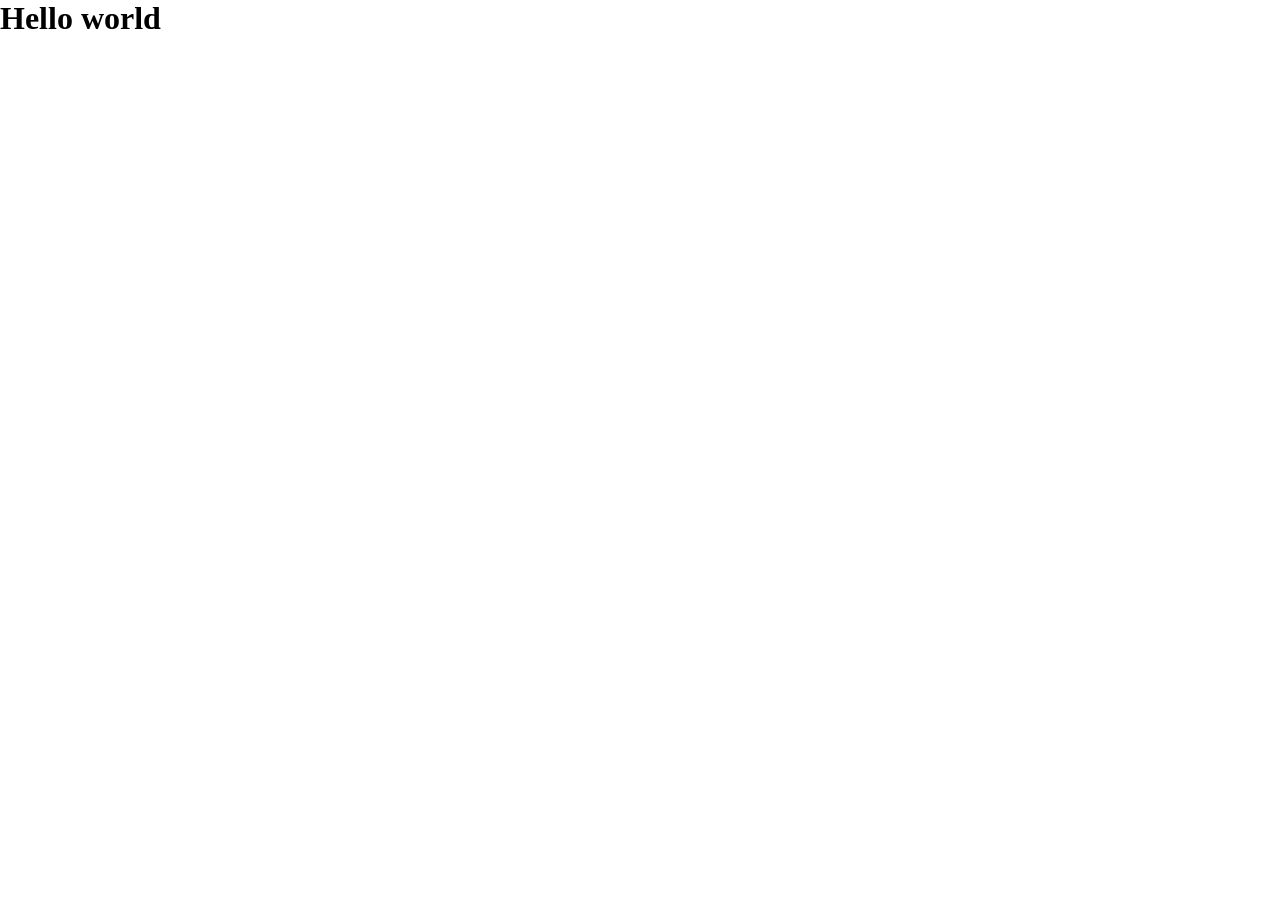
==== index.html @ e274768a "first test" ====
<!DOCTYPE html>
<html lang="en">
<head>
    <meta charset="UTF-8">
    <meta http-equiv="X-UA-Compatible" content="IE=edge">
    <meta name="viewport" content="width=device-width, initial-scale=1.0">
    <title>Tests</title>
<style>
*{
    margin: 0;
    padding: 0;
}

</style>
</head>
<body>
    <h1>Hello world</h1>
</body>
<script src="script.js"></script>
</html>
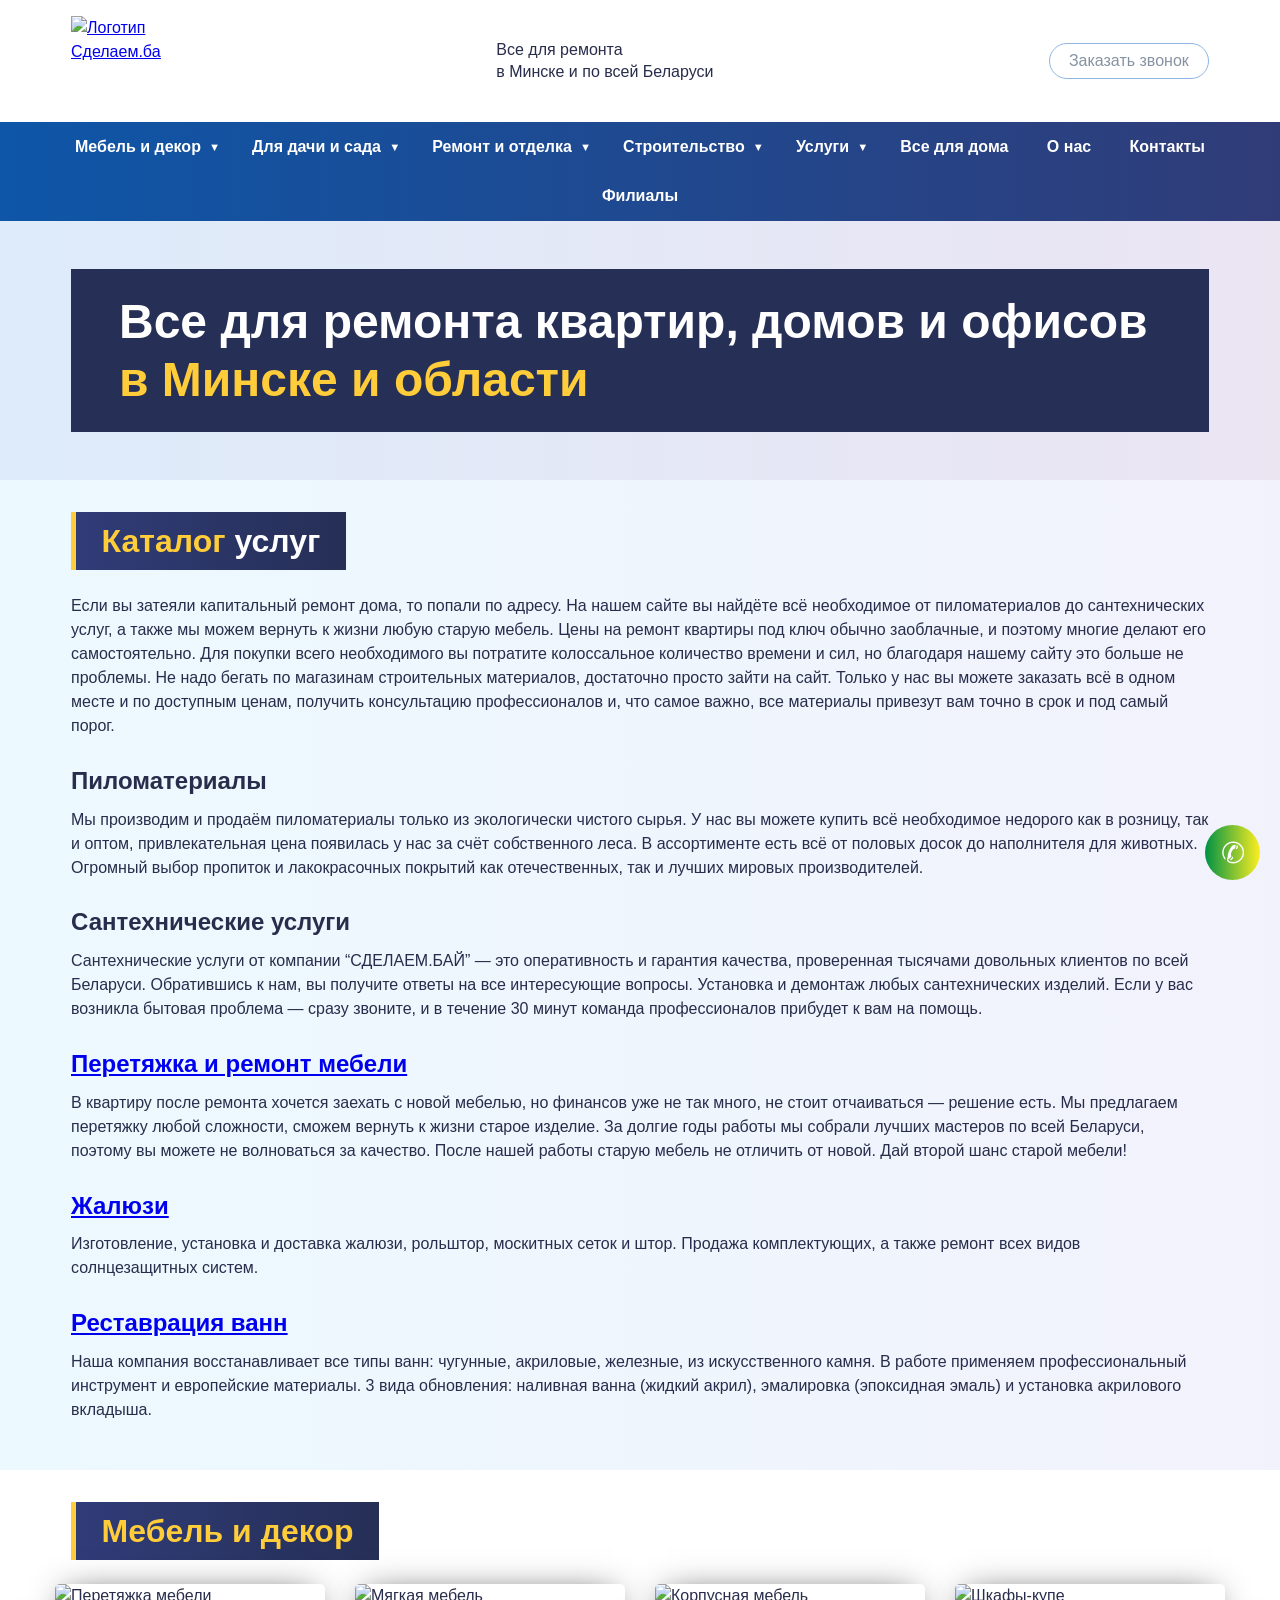
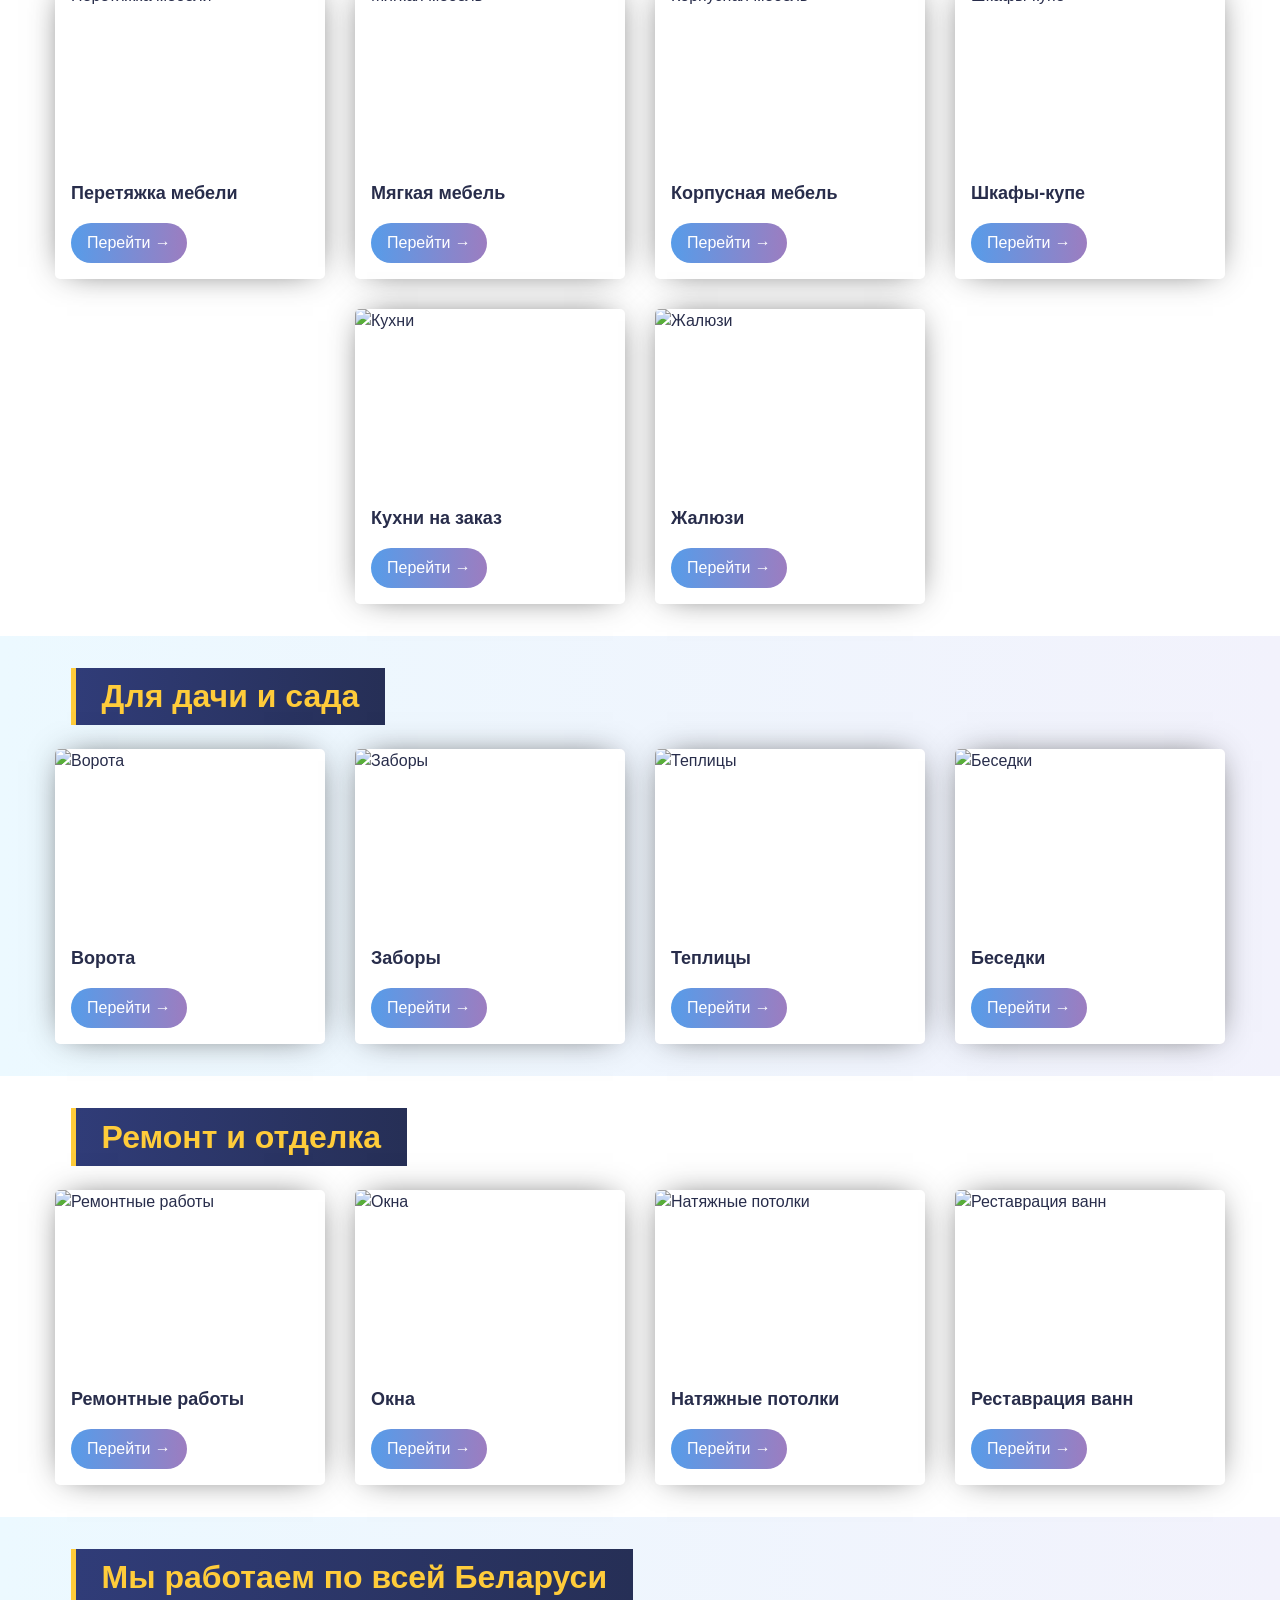
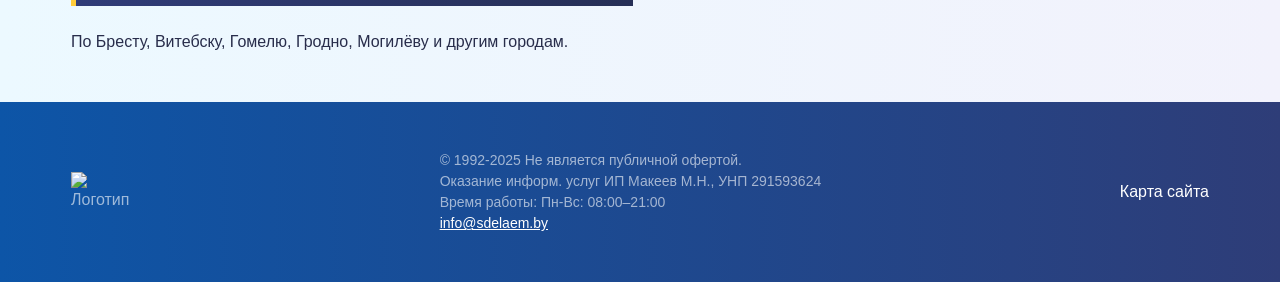
==== commit b8cff74b: "after ii" ====
--- a/index.html
+++ b/index.html
@@ -1,20 +1,239 @@
 <!DOCTYPE html>
-<html lang="en">
+<html lang="ru" itemscope itemtype="http://schema.org/WebPage">
 <head>
-    <meta charset="UTF-8">
-    <meta http-equiv="X-UA-Compatible" content="IE=edge">
-    <meta name="viewport" content="width=device-width, initial-scale=1.0">
-    <title>Tests</title>
-<style>
-*{
-    margin: 0;
-    padding: 0;
-}
-
-</style>
+  <meta charset="UTF-8">
+  <meta name="yandex-verification" content="6bf1f0b8615a57c2">
+  <meta name="robots" content="index, follow">
+  <meta name="viewport" content="width=device-width, initial-scale=1">
+  
+  <title>Ремонт квартир, домов и продажа материалов в Минске | sdelaem.by</title>
+  <meta name="description" content="Все для ремонта в Минске и области: услуги сантехники, реставрация ванн, пиломатериалы, мебель на заказ. Работаем по всей Беларуси.">
+  <meta name="keywords" content="ремонт квартир, дома, офисы, Минск, пиломатериалы, реставрация ванн, жалюзи, перетяжка мебели">
+  <link rel="canonical" href="https://sdelaem.by/">
+  <meta property="og:title" content="Ремонт Квартир, Домов, Продажа Строительных Материалов в Минске">
+  <meta property="og:description" content="Все для ремонта вашего дома в Минске и Минской области. Услуги по сантехническим работам, реставрации ванн - жидким акрилом, эмалью, вкладышем. Продажа пиломатериалов.">
+  <meta property="og:image" content="https://sdelaem.by/images/bg.jpg">
+  <meta property="og:type" content="website">
+  <meta property="og:url" content="https://sdelaem.by/">
+  <meta property="og:site_name" content="Все для ремонта в Минске и по всей Беларуси">
+  
+  <link rel="shortcut icon" href="https://sdelaem.by/common/images/favicon.jpg">
+  <link rel="apple-touch-icon" href="https://sdelaem.by/common/images/webclip.png">
+  
+  <link rel="stylesheet" href="css/style.css">
 </head>
 <body>
-    <h1>Hello world</h1>
+<div class="flex-wrapper">
+  <header>
+    <div class="head-div">
+      <a href="/" aria-label="Главная">
+        <img src="https://sdelaem.by/common/images/webclip.png" width="90" height="90" alt="Логотип Сделаем.бай" loading="lazy">
+      </a>
+      <div class="description">
+        Все для ремонта<br>в Минске и по всей Беларуси
+      </div>
+      <button class="head-button" data-open-modal>Заказать звонок</button>
+    </div>
+  </header>
+
+  <!-- НАВИГАЦИЯ (полностью переделана) -->
+  <nav class="navbar">
+    <button class="menu-button" id="menuToggle" aria-label="Меню">☰</button>
+    <ul class="nav-menu" id="navMenu">
+      <!-- Мебель и декор -->
+      <li class="menu-item-has-children">
+        <a href="#">Мебель и декор</a>
+        <ul class="sub-menu">
+          <li><a href="https://mebel.sdelaem.by/">Перетяжка мебели</a></li>
+          <li><a href="/myagkaya-mebel/">Мягкая мебель</a></li>
+          <li><a href="/korpusnaya-mebel/">Корпусная мебель</a></li>
+          <li><a href="/jaluzi/">Жалюзи</a></li>
+          <li><a href="/kuxni/">Кухни на заказ</a></li>
+          <li><a href="/shkafy/">Шкафы-купе</a></li>
+          <li><a href="/design/">Дизайн интерьера</a></li>
+          <li><a href="/stoleshnicy/">Столешницы</a></li>
+        </ul>
+      </li>
+      <!-- Для дачи и сада -->
+      <li class="menu-item-has-children">
+        <a href="#">Для дачи и сада</a>
+        <ul class="sub-menu">
+          <li><a href="/vorota/">Ворота</a></li>
+          <li><a href="/zabory/">Заборы</a></li>
+          <li><a href="/teplicy/">Теплицы</a></li>
+          <li><a href="/besedki/">Беседки</a></li>
+          <li><a href="/sadovye-kacheli/">Садовые качели</a></li>
+          <li><a href="/giroskutery/">Гироскутеры</a></li>
+          <li><a href="/motobloki/">Мотоблоки</a></li>
+          <li><a href="/navesy/">Навесы</a></li>
+        </ul>
+      </li>
+      <!-- Ремонт и отделка -->
+      <li class="menu-item-has-children">
+        <a href="#">Ремонт и отделка</a>
+        <ul class="sub-menu">
+          <li><a href="/remont/">Ремонтные работы</a></li>
+          <li><a href="/okna/">Окна</a></li>
+          <li><a href="/potolki/">Натяжные потолки</a></li>
+          <li><a href="/vanny/">Реставрация ванн</a></li>
+          <li><a href="/remont-okon/">Ремонт окон</a></li>
+          <li><a href="/poly/">Наливные полы</a></li>
+          <li><a href="/rospis-sten/">Роспись стен</a></li>
+          <li><a href="/almaznoe-sverlenie/">Алмазное сверление</a></li>
+        </ul>
+      </li>
+      <!-- Строительство -->
+      <li class="menu-item-has-children">
+        <a href="#">Строительство</a>
+        <ul class="sub-menu">
+          <li><a href="/doma/">Деревянные дома</a></li>
+          <li><a href="/bani-bochki/">Бани-бочки</a></li>
+          <li><a href="/konsolnye-lestnicy/">Консольные лестницы</a></li>
+          <li><a href="/burenie/">Бурение скважин</a></li>
+          <li><a href="https://pechi.sdelaem.by/">Кладка печей</a></li>
+          <li><a href="https://climate.sdelaem.by/">Установка кондиционеров</a></li>
+          <li><a href="/lestnicy/">Лестницы</a></li>
+          <li><a href="/dveri/">Двери</a></li>
+        </ul>
+      </li>
+      <!-- Услуги -->
+      <li class="menu-item-has-children">
+        <a href="#">Услуги</a>
+        <ul class="sub-menu">
+          <li><a href="/remont-stiralnyx-mashin/">Ремонт стиральных машин</a></li>
+          <li><a href="/gruzoperevozki/">Грузоперевозки</a></li>
+          <li><a href="/remont-xolodilnikov/">Ремонт холодильников</a></li>
+          <li><a href="/vss/">Видеонаблюдение</a></li>
+          <li><a href="/pomniki/">Ритуальные услуги</a></li>
+          <li><a href="/uborka/">Клининг</a></li>
+          <li><a href="/ustanovka-dverej/">Установка дверей</a></li>
+          <li><a href="/cartridge/">Заправка картриджей</a></li>
+          <li><a href="/otkachka/">Откачка канализации</a></li>
+          <li><a href="/remont-tv/">Ремонт телевизоров</a></li>
+          <li><a href="/arenda-spectexniki/">Аренда спецтехники</a></li>
+          <li><a href="/promyshlennyj-alpinizm/">Промышленный альпинизм</a></li>
+        </ul>
+      </li>
+      <!-- Обычные ссылки -->
+      <li><a href="/catalog/">Все для дома</a></li>
+      <li><a href="/o-nas/">О нас</a></li>
+      <li><a href="/kontakty/">Контакты</a></li>
+      <li><a href="/filialy/">Филиалы</a></li>
+    </ul>
+  </nav>
+
+  <main>
+    <!-- ВСЁ ОСТАЛЬНОЕ СОДЕРЖИМОЕ СТРАНИЦЫ ОСТАЁТСЯ БЕЗ ИЗМЕНЕНИЙ -->
+    <section class="main-section" style="background-image: linear-gradient(90deg, rgba(87,156,233,0.2), rgba(156,125,192,0.2)), url('https://sdelaem.by/images/bg.jpg'); background-size: cover; background-position: center;">
+      <div class="container" style="padding: 3rem 1rem;">
+        <h1>Все для ремонта квартир, домов и офисов <span class="orange">в Минске и области</span></h1>
+      </div>
+    </section>
+
+    <section class="section-blue">
+      <div class="container">
+        <h2><span class="orange">Каталог</span> услуг</h2>
+        <p>Если вы затеяли капитальный ремонт дома, то попали по адресу. На нашем сайте вы найдёте всё необходимое от пиломатериалов до сантехнических услуг, а также мы можем вернуть к жизни любую старую мебель. Цены на ремонт квартиры под ключ обычно заоблачные, и поэтому многие делают его самостоятельно. Для покупки всего необходимого вы потратите колоссальное количество времени и сил, но благодаря нашему сайту это больше не проблемы. Не надо бегать по магазинам строительных материалов, достаточно просто зайти на сайт. Только у нас вы можете заказать всё в одном месте и по доступным ценам, получить консультацию профессионалов и, что самое важно, все материалы привезут вам точно в срок и под самый порог.</p>
+        
+        <h3>Пиломатериалы</h3>
+        <p>Мы производим и продаём пиломатериалы только из экологически чистого сырья. У нас вы можете купить всё необходимое недорого как в розницу, так и оптом, привлекательная цена появилась у нас за счёт собственного леса. В ассортименте есть всё от половых досок до наполнителя для животных. Огромный выбор пропиток и лакокрасочных покрытий как отечественных, так и лучших мировых производителей.</p>
+        
+        <h3>Сантехнические услуги</h3>
+        <p>Сантехнические услуги от компании “СДЕЛАЕМ.БАЙ” — это оперативность и гарантия качества, проверенная тысячами довольных клиентов по всей Беларуси. Обратившись к нам, вы получите ответы на все интересующие вопросы. Установка и демонтаж любых сантехнических изделий. Если у вас возникла бытовая проблема — сразу звоните, и в течение 30 минут команда профессионалов прибудет к вам на помощь.</p>
+        
+        <h3><a href="https://mebel.sdelaem.by/">Перетяжка и ремонт мебели</a></h3>
+        <p>В квартиру после ремонта хочется заехать с новой мебелью, но финансов уже не так много, не стоит отчаиваться — решение есть. Мы предлагаем перетяжку любой сложности, сможем вернуть к жизни старое изделие. За долгие годы работы мы собрали лучших мастеров по всей Беларуси, поэтому вы можете не волноваться за качество. После нашей работы старую мебель не отличить от новой. Дай второй шанс старой мебели!</p>
+        
+        <h3><a href="/jaluzi/">Жалюзи</a></h3>
+        <p>Изготовление, установка и доставка жалюзи, рольштор, москитных сеток и штор. Продажа комплектующих, а также ремонт всех видов солнцезащитных систем.</p>
+        
+        <h3><a href="/vanny/">Реставрация ванн</a></h3>
+        <p>Наша компания восстанавливает все типы ванн: чугунные, акриловые, железные, из искусственного камня. В работе применяем профессиональный инструмент и европейские материалы. 3 вида обновления: наливная ванна (жидкий акрил), эмалировка (эпоксидная эмаль) и установка акрилового вкладыша.</p>
+      </div>
+    </section>
+
+    <section class="section-white">
+      <div class="container">
+        <h2><span class="orange">Мебель и декор</span></h2>
+      </div>
+      <div class="card-container">
+        <div class="card-div"><div class="foto-card-div-s"><img src="https://sdelaem.by/images/peretyjka.jpg" alt="Перетяжка мебели" loading="lazy"></div><div class="card-h3">Перетяжка мебели</div><a href="https://mebel.sdelaem.by/" class="purple-button">Перейти →</a></div>
+        <div class="card-div"><div class="foto-card-div-s"><img src="https://sdelaem.by/images/mygkay-mebel.jpg" alt="Мягкая мебель" loading="lazy"></div><div class="card-h3">Мягкая мебель</div><a href="/myagkaya-mebel/" class="purple-button">Перейти →</a></div>
+        <div class="card-div"><div class="foto-card-div-s"><img src="https://sdelaem.by/images/korpusnay-mebel.jpg" alt="Корпусная мебель" loading="lazy"></div><div class="card-h3">Корпусная мебель</div><a href="/korpusnaya-mebel/" class="purple-button">Перейти →</a></div>
+        <div class="card-div"><div class="foto-card-div-s"><img src="https://sdelaem.by/images/shkaf-kupe.jpg" alt="Шкафы-купе" loading="lazy"></div><div class="card-h3">Шкафы-купе</div><a href="/shkafy/" class="purple-button">Перейти →</a></div>
+        <div class="card-div"><div class="foto-card-div-s"><img src="https://sdelaem.by/images/kuxni.jpg" alt="Кухни" loading="lazy"></div><div class="card-h3">Кухни на заказ</div><a href="/kuxni/" class="purple-button">Перейти →</a></div>
+        <div class="card-div"><div class="foto-card-div-s"><img src="https://sdelaem.by/images/jalyzi.jpg" alt="Жалюзи" loading="lazy"></div><div class="card-h3">Жалюзи</div><a href="/jaluzi/" class="purple-button">Перейти →</a></div>
+      </div>
+    </section>
+
+    <section class="section-blue">
+      <div class="container">
+        <h2><span class="orange">Для дачи и сада</span></h2>
+      </div>
+      <div class="card-container">
+        <div class="card-div"><div class="foto-card-div-s"><img src="https://sdelaem.by/images/vorota.jpg" alt="Ворота" loading="lazy"></div><div class="card-h3">Ворота</div><a href="/vorota/" class="purple-button">Перейти →</a></div>
+        <div class="card-div"><div class="foto-card-div-s"><img src="https://sdelaem.by/images/zabor.jpg" alt="Заборы" loading="lazy"></div><div class="card-h3">Заборы</div><a href="/zabory/" class="purple-button">Перейти →</a></div>
+        <div class="card-div"><div class="foto-card-div-s"><img src="https://sdelaem.by/images/teplica.jpg" alt="Теплицы" loading="lazy"></div><div class="card-h3">Теплицы</div><a href="/teplicy/" class="purple-button">Перейти →</a></div>
+        <div class="card-div"><div class="foto-card-div-s"><img src="https://sdelaem.by/images/besedka.jpg" alt="Беседки" loading="lazy"></div><div class="card-h3">Беседки</div><a href="/besedki/" class="purple-button">Перейти →</a></div>
+      </div>
+    </section>
+
+    <section class="section-white">
+      <div class="container">
+        <h2><span class="orange">Ремонт и отделка</span></h2>
+      </div>
+      <div class="card-container">
+        <div class="card-div"><div class="foto-card-div-s"><img src="https://sdelaem.by/images/remontnye-raboty.jpg" alt="Ремонтные работы" loading="lazy"></div><div class="card-h3">Ремонтные работы</div><a href="/remont/" class="purple-button">Перейти →</a></div>
+        <div class="card-div"><div class="foto-card-div-s"><img src="https://sdelaem.by/images/okna.jpg" alt="Окна" loading="lazy"></div><div class="card-h3">Окна</div><a href="/okna/" class="purple-button">Перейти →</a></div>
+        <div class="card-div"><div class="foto-card-div-s"><img src="https://sdelaem.by/images/potolok.jpg" alt="Натяжные потолки" loading="lazy"></div><div class="card-h3">Натяжные потолки</div><a href="/potolki/" class="purple-button">Перейти →</a></div>
+        <div class="card-div"><div class="foto-card-div-s"><img src="https://sdelaem.by/images/vanny.jpg" alt="Реставрация ванн" loading="lazy"></div><div class="card-h3">Реставрация ванн</div><a href="/vanny/" class="purple-button">Перейти →</a></div>
+      </div>
+    </section>
+
+    <section class="section-blue">
+      <div class="container">
+        <h2><span class="orange">Мы работаем по всей Беларуси</span></h2>
+        <p>По Бресту, Витебску, Гомелю, Гродно, Могилёву и другим городам.</p>
+      </div>
+    </section>
+  </main>
+
+  <footer class="footer-section">
+    <div class="head-div">
+      <div>
+        <img src="https://sdelaem.by/common/images/webclip.png" width="70" alt="Логотип" loading="lazy">
+      </div>
+      <div class="copyright">
+        © 1992-2025 Не является публичной офертой.<br>
+        Оказание информ. услуг ИП Макеев М.Н., УНП 291593624<br>
+        Время работы: Пн-Вс: 08:00–21:00<br>
+        <a class="mail" href="mailto:info@sdelaem.by">info@sdelaem.by</a>
+      </div>
+      <div><a href="/karta-sajta/" class="sitemap">Карта сайта</a></div>
+    </div>
+  </footer>
+
+  <div class="modal-overlay" id="callbackModal">
+    <div class="modal-container">
+      <button class="modal-close" aria-label="Закрыть">&times;</button>
+      <h2>Заказать консультацию</h2>
+      <form id="callbackForm">
+        <input type="text" name="name" placeholder="Ваше имя" required>
+        <input type="tel" name="phone" placeholder="Ваш телефон" required>
+        <button type="submit">Заказать звонок</button>
+      </form>
+    </div>
+  </div>
+
+  <button class="callback-fixed" data-open-modal aria-label="Заказать звонок">✆</button>
+</div>
+
+<script src="js/script.js"></script>
+<!-- Yandex.Metrika -->
+<script>
+  (function(m,e,t,r,i,k,a){m[i]=m[i]||function(){(m[i].a=m[i].a||[]).push(arguments)};m[i].l=1*new Date();k=e.createElement(t),a=e.getElementsByTagName(t)[0],k.async=1,k.src=r,a.parentNode.insertBefore(k,a)})(window,document,"script","https://mc.yandex.ru/metrika/tag.js","ym");
+  ym(47447764,"init",{clickmap:true,trackLinks:true,accurateTrackBounce:true,webvisor:true});
+</script>
+<noscript><div><img src="https://mc.yandex.ru/watch/47447764" style="position:absolute; left:-9999px;" alt=""></div></noscript>
 </body>
-<script src="script.js"></script>
 </html>
--- a/css/style.css
+++ b/css/style.css
@@ -0,0 +1,483 @@
+/* ========== RESET / BASE ========== */
+* {
+  margin: 0;
+  padding: 0;
+  box-sizing: border-box;
+}
+
+body {
+  font-family: 'Proximanova', -apple-system, BlinkMacSystemFont, 'Segoe UI', Roboto, sans-serif;
+  background: #fff;
+  color: #282d4b;
+  line-height: 1.5;
+}
+
+img {
+  max-width: 100%;
+  height: auto;
+  display: block;
+}
+
+/* ========== CSS VARIABLES ========== */
+:root {
+  --primary-dark: #262f56;
+  --primary-light: #303c78;
+  --grad-start: #579ce9;
+  --grad-end: #9c7dc0;
+  --accent: #ffcc3a;
+  --danger: #f1184d;
+  --danger-dark: #b70d70;
+  --text-dark: #282d4b;
+  --text-light: #fff;
+  --gray-bg: #ecf9ff;
+  --footer-grad-start: #0d55a7;
+  --footer-grad-end: #2e3d78;
+  --transition: 0.3s ease;
+  --container-max: 1170px;
+}
+
+/* ========== TYPOGRAPHY ========== */
+h1, h2, h3, h4 {
+  font-weight: 700;
+  line-height: 1.2;
+  margin-bottom: 0.5em;
+}
+
+h1 {
+  font-size: clamp(28px, 5vw, 48px);
+  background: var(--primary-dark);
+  color: var(--text-light);
+  padding: 0.5em 1em;
+  margin: 0;
+}
+
+h2 {
+  font-size: clamp(24px, 4vw, 32px);
+  display: inline-block;
+  padding: 0.3em 0.8em;
+  border-left: 5px solid var(--accent);
+  background: linear-gradient(90deg, var(--primary-light), var(--primary-dark));
+  color: var(--text-light);
+  margin-bottom: 1.5rem;
+}
+
+h3 {
+  font-size: 1.5rem;
+  margin-top: 1.2em;
+  margin-bottom: 0.5em;
+}
+
+p {
+  font-size: 1rem;
+  line-height: 1.5;
+  margin-bottom: 1rem;
+}
+
+.orange {
+  color: var(--accent);
+}
+
+.strong {
+  font-weight: 700;
+}
+
+/* ========== LAYOUT ========== */
+.container {
+  max-width: var(--container-max);
+  margin: 0 auto;
+  padding: 0 1rem;
+}
+
+.section-blue {
+  background: linear-gradient(90deg, #ecf9ff, #f2f2fc);
+  padding: 2rem 1rem;
+}
+
+.section-white {
+  background: white;
+  padding: 2rem 1rem;
+}
+
+/* ========== HEADER ========== */
+.head-div {
+  display: flex;
+  justify-content: space-between;
+  align-items: center;
+  flex-wrap: wrap;
+  gap: 1rem;
+  max-width: var(--container-max);
+  margin: 0 auto;
+  padding: 1rem;
+}
+
+@media (max-width: 768px) {
+  .head-div {
+    flex-direction: column;
+    text-align: center;
+  }
+}
+
+.description {
+  font-size: 1rem;
+  line-height: 1.4;
+}
+
+.head-button {
+  border: 1px solid #8fb6e1;
+  border-radius: 25px;
+  background: transparent;
+  padding: 0.5rem 1.2rem;
+  font-size: 1rem;
+  color: #8692a2;
+  cursor: pointer;
+  transition: var(--transition);
+}
+
+.head-button:hover {
+  background: #8692a2;
+  color: #fff;
+}
+
+/* ========== НАВИГАЦИЯ (полностью новая) ========== */
+.navbar {
+  background: linear-gradient(90deg, #0e56a8, #303c78);
+  position: sticky;
+  top: 0;
+  z-index: 100;
+}
+
+.nav-menu {
+  display: flex;
+  justify-content: center;
+  flex-wrap: wrap;
+  gap: 0;
+  max-width: var(--container-max);
+  margin: 0 auto;
+  padding: 0;
+  list-style: none;
+}
+
+.nav-menu li {
+  position: relative;
+}
+
+.nav-menu a {
+  display: block;
+  padding: 0.8rem 1.2rem;
+  color: var(--text-light);
+  text-decoration: none;
+  font-weight: 700;
+  transition: var(--transition);
+}
+
+.nav-menu a:hover,
+.nav-menu a:focus {
+  color: var(--accent);
+}
+
+/* Подменю (по умолчанию скрыто) */
+.sub-menu {
+  display: none;
+  position: absolute;
+  top: 100%;
+  left: 0;
+  background: linear-gradient(90deg, var(--danger), var(--danger-dark));
+  min-width: 220px;
+  list-style: none;
+  padding: 0;
+  z-index: 10;
+  border-radius: 0 0 8px 8px;
+}
+
+.sub-menu li {
+  width: 100%;
+}
+
+.sub-menu a {
+  padding: 0.6rem 1rem;
+  font-weight: normal;
+}
+
+.sub-menu a:hover {
+  background: rgba(255,255,255,0.2);
+}
+
+/* Показ подменю при наведении на десктопе */
+@media (min-width: 769px) {
+  .nav-menu li:hover > .sub-menu {
+    display: block;
+  }
+}
+
+/* Стрелка у пунктов с подменю */
+.menu-item-has-children > a {
+  position: relative;
+  padding-right: 2rem;
+}
+
+.menu-item-has-children > a::after {
+  content: "▼";
+  font-size: 0.7rem;
+  position: absolute;
+  right: 0.8rem;
+  top: 50%;
+  transform: translateY(-50%);
+  transition: transform var(--transition);
+}
+
+/* Кнопка гамбургер */
+.menu-button {
+  display: none;
+  background: none;
+  border: none;
+  font-size: 2rem;
+  color: white;
+  cursor: pointer;
+  padding: 0.5rem 1rem;
+  position: absolute;
+  top: 0;
+  right: 0;
+}
+
+/* Мобильная версия */
+@media (max-width: 768px) {
+  .navbar {
+    position: relative;
+  }
+  .menu-button {
+    display: block;
+  }
+  .nav-menu {
+    display: none;
+    flex-direction: column;
+    background: var(--primary-dark);
+    width: 100%;
+    padding: 0;
+    max-height: 80vh;
+    overflow-y: auto;
+  }
+  .nav-menu.open {
+    display: flex;
+  }
+  .nav-menu li {
+    width: 100%;
+    border-bottom: 1px solid rgba(255,255,255,0.1);
+  }
+  .nav-menu a {
+    padding: 0.8rem 1rem;
+  }
+  /* Подменю на мобильных: показываем по клику (через JS) */
+  .sub-menu {
+    position: static;
+    display: none;
+    background: #3a4a8c;
+    width: 100%;
+    border-radius: 0;
+  }
+  .sub-menu.open {
+    display: block;
+  }
+  .menu-item-has-children > a::after {
+    content: "▼";
+    right: 1rem;
+  }
+  .menu-item-has-children.open > a::after {
+    transform: translateY(-50%) rotate(180deg);
+  }
+}
+
+/* ========== CARDS ========== */
+.card-container {
+  display: flex;
+  flex-wrap: wrap;
+  justify-content: center;
+  gap: 30px;
+  max-width: 1200px;
+  margin: 0 auto;
+}
+
+.card-div {
+  width: 270px;
+  background: #fff;
+  border-radius: 5px;
+  box-shadow: 0 0 33px -12px #333;
+  overflow: hidden;
+  transition: transform var(--transition);
+}
+
+.card-div:hover {
+  transform: translateY(-5px);
+}
+
+@media (max-width: 600px) {
+  .card-div {
+    width: 100%;
+    max-width: 350px;
+  }
+}
+
+.foto-card-div-s {
+  height: 180px;
+  overflow: hidden;
+  display: flex;
+  align-items: center;
+  justify-content: center;
+}
+
+.foto-card-div-s img {
+  width: 100%;
+  height: 100%;
+  object-fit: cover;
+  transition: transform 0.5s;
+}
+
+.card-div:hover .foto-card-div-s img {
+  transform: scale(1.08);
+}
+
+.card-h3 {
+  margin: 1rem;
+  font-size: 1.125rem;
+  font-weight: 700;
+}
+
+.purple-button {
+  display: inline-block;
+  margin: 0 1rem 1rem;
+  padding: 0.5rem 1rem;
+  border-radius: 25px;
+  background: linear-gradient(90deg, var(--grad-start), var(--grad-end));
+  color: white;
+  text-decoration: none;
+  transition: background var(--transition);
+}
+
+.purple-button:hover {
+  background: linear-gradient(90deg, var(--grad-end), var(--grad-start));
+}
+
+/* ========== FOOTER ========== */
+.footer-section {
+  background: linear-gradient(90deg, var(--footer-grad-start), var(--footer-grad-end));
+  color: rgba(255,255,255,0.6);
+  padding: 2rem 1rem;
+}
+
+.copyright {
+  font-size: 0.875rem;
+  line-height: 1.5;
+}
+
+.sitemap {
+  color: white;
+  text-decoration: none;
+}
+
+.mail {
+  color: white;
+}
+
+/* ========== MODAL ========== */
+.modal-overlay {
+  position: fixed;
+  top: 0;
+  left: 0;
+  width: 100%;
+  height: 100%;
+  background: rgba(0,0,0,0.6);
+  display: flex;
+  justify-content: center;
+  align-items: center;
+  z-index: 2000;
+  visibility: hidden;
+  opacity: 0;
+  transition: visibility 0.3s, opacity 0.3s;
+}
+
+.modal-overlay.open {
+  visibility: visible;
+  opacity: 1;
+}
+
+.modal-container {
+  background: white;
+  padding: 2rem;
+  border-radius: 10px;
+  max-width: 400px;
+  width: 90%;
+  position: relative;
+}
+
+.modal-close {
+  position: absolute;
+  top: 10px;
+  right: 15px;
+  background: none;
+  border: none;
+  font-size: 1.8rem;
+  cursor: pointer;
+  line-height: 1;
+}
+
+.modal-container h2 {
+  margin-bottom: 1rem;
+  font-size: 1.6rem;
+  border-left: none;
+  background: none;
+  color: var(--primary-dark);
+  padding: 0;
+}
+
+.modal-container input {
+  width: 100%;
+  padding: 0.7rem;
+  margin-bottom: 1rem;
+  border: 1px solid #ccc;
+  border-radius: 8px;
+}
+
+.modal-container button[type="submit"] {
+  width: 100%;
+  padding: 0.7rem;
+  background: linear-gradient(90deg, var(--grad-start), var(--grad-end));
+  border: none;
+  border-radius: 25px;
+  color: white;
+  font-weight: bold;
+  cursor: pointer;
+}
+
+/* ========== FLOATING BUTTON ========== */
+.callback-fixed {
+  position: fixed;
+  right: 20px;
+  bottom: 20px;
+  width: 55px;
+  height: 55px;
+  border-radius: 50%;
+  background: linear-gradient(90deg, #009245, #FCEE21);
+  color: white;
+  font-size: 1.8rem;
+  display: flex;
+  align-items: center;
+  justify-content: center;
+  cursor: pointer;
+  z-index: 1000;
+  transition: transform 0.2s;
+  border: none;
+}
+
+.callback-fixed:hover {
+  transform: scale(1.05);
+}
+
+/* ========== UTILITIES ========== */
+.flex-wrapper {
+  display: flex;
+  flex-direction: column;
+  min-height: 100vh;
+}
+
+main {
+  flex: 1;
+}
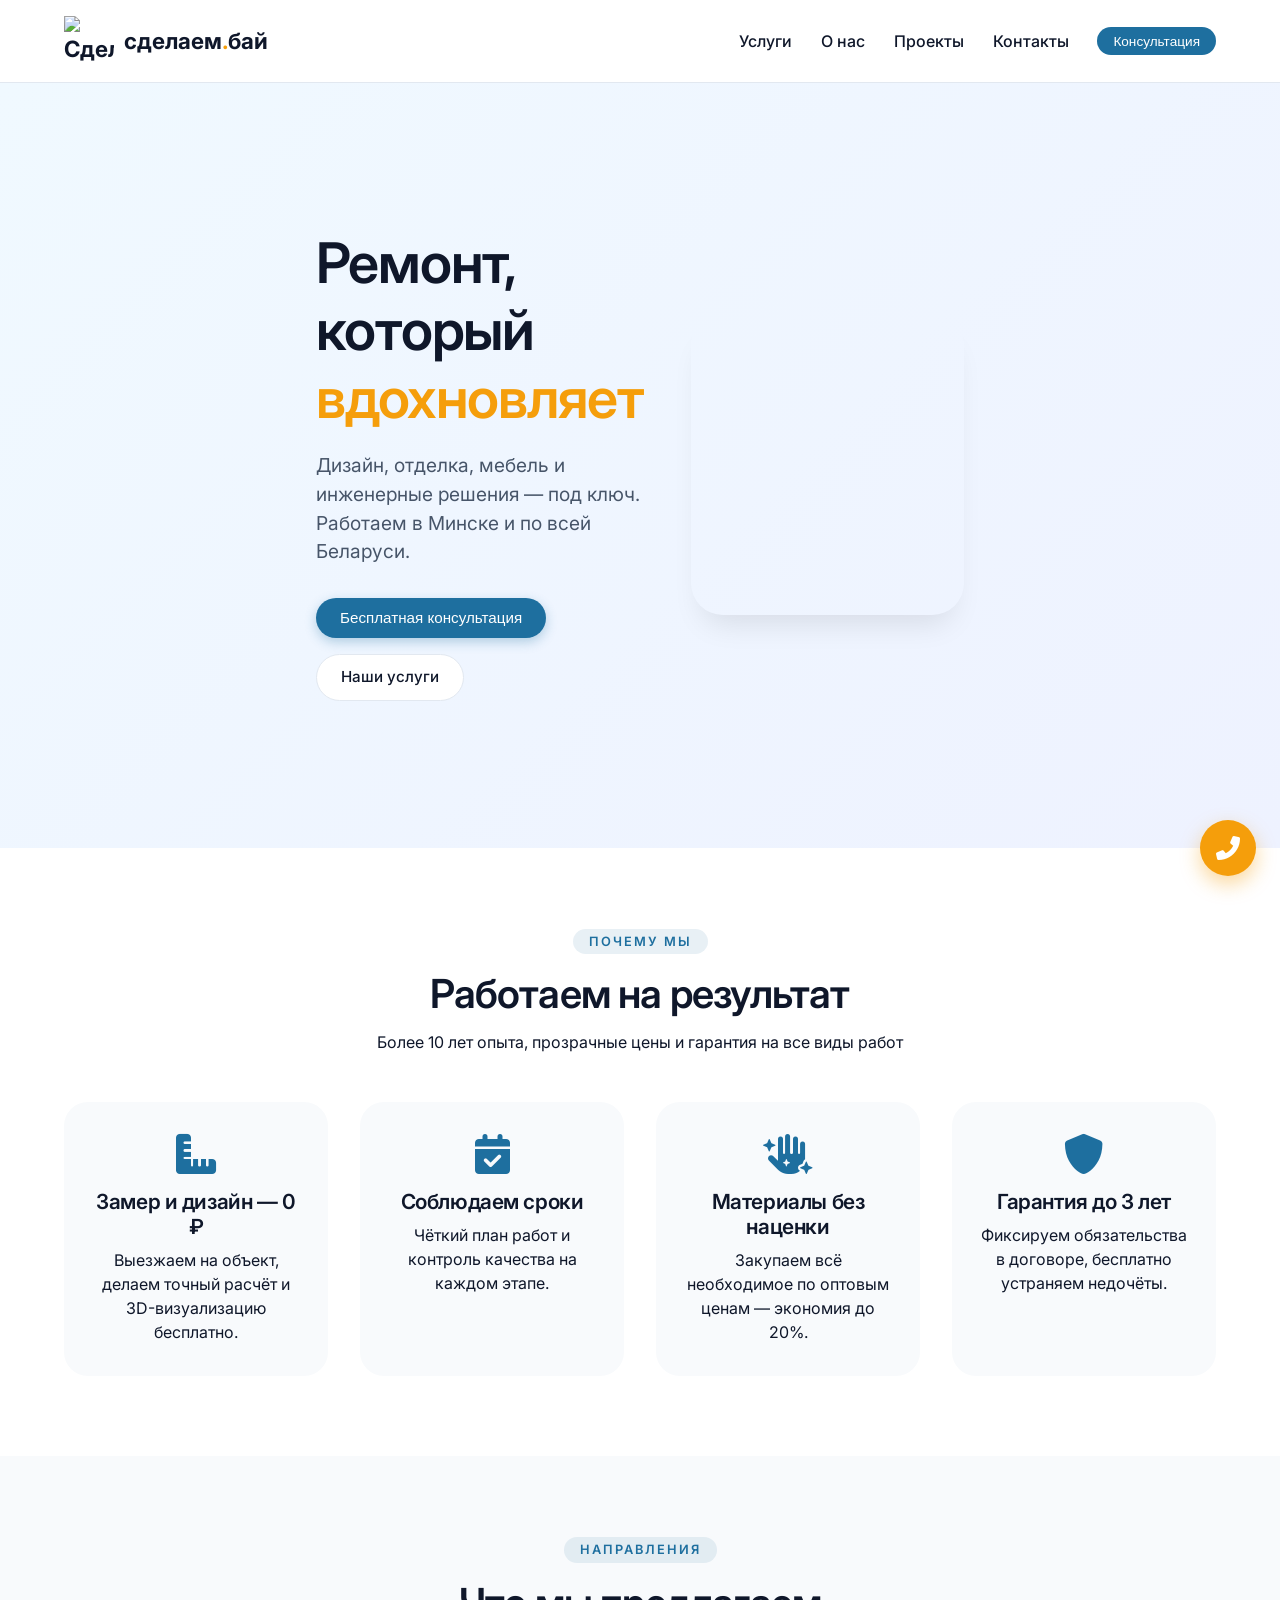
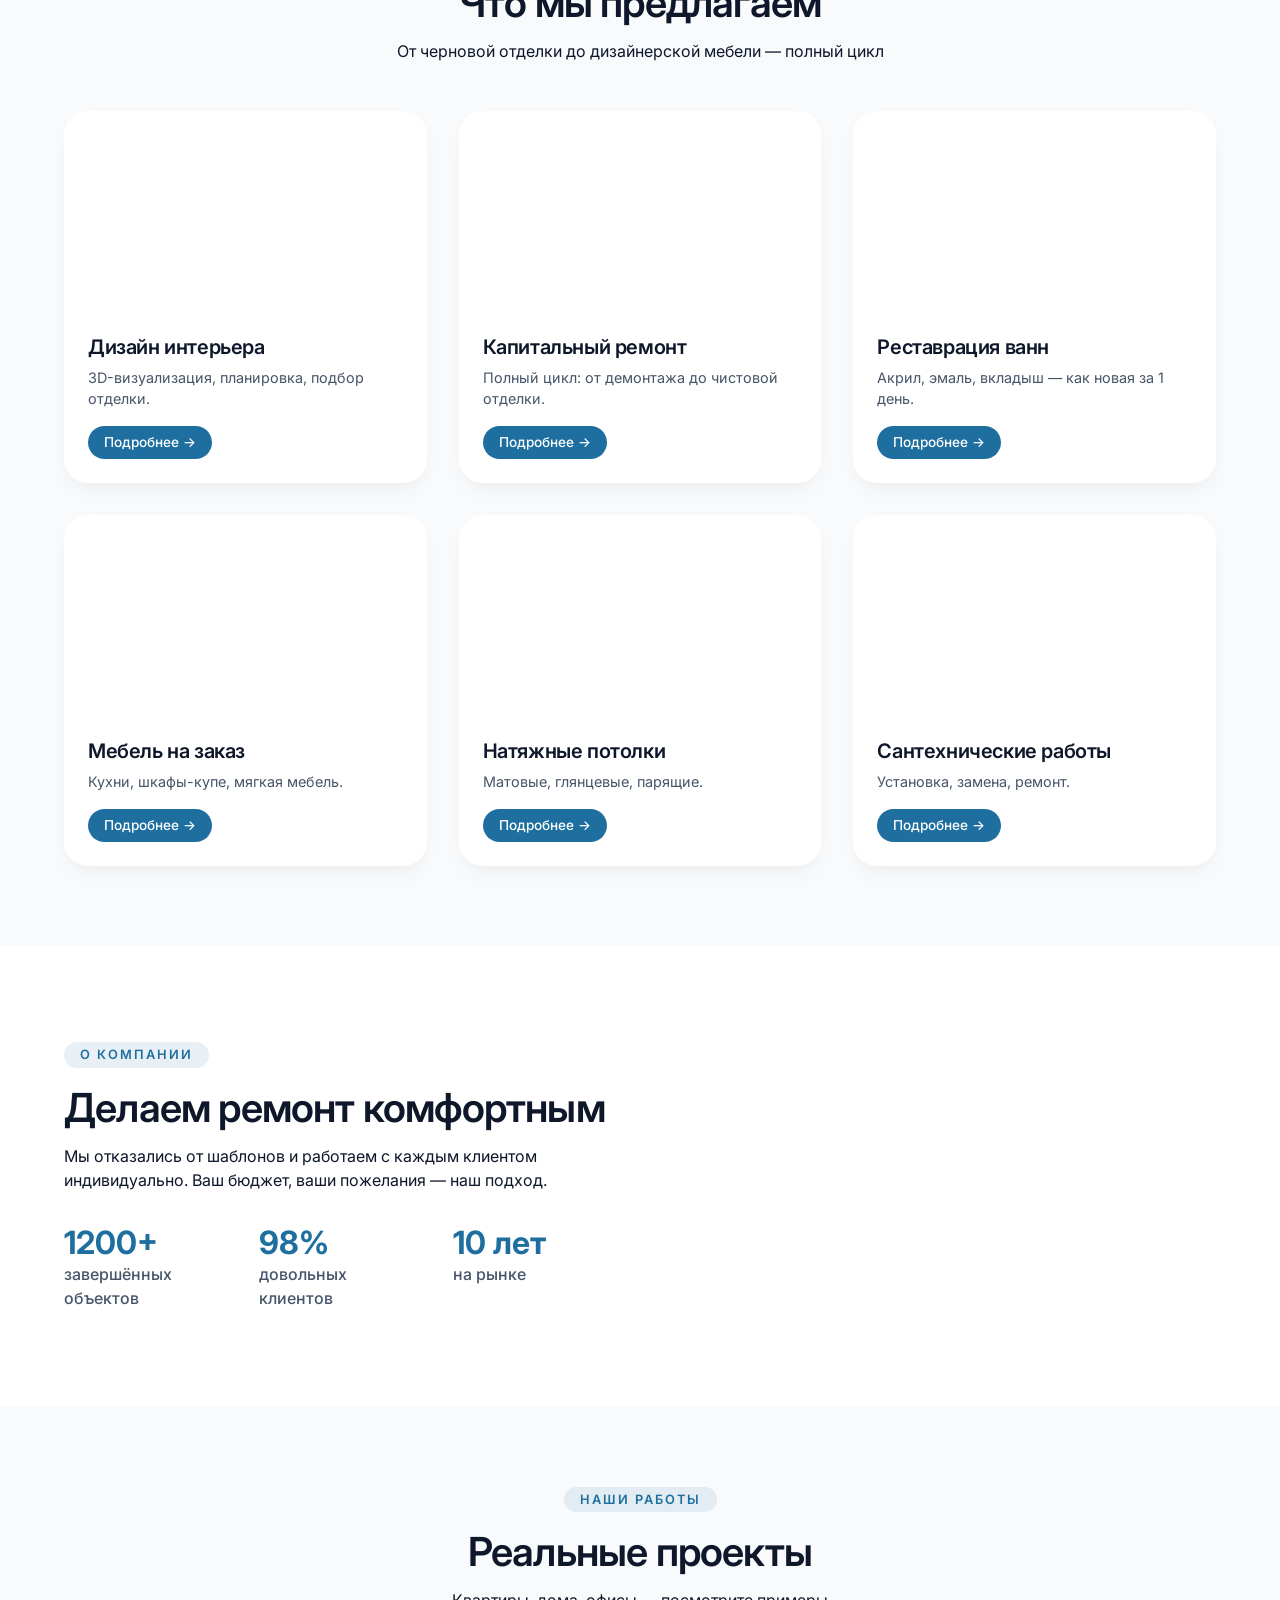
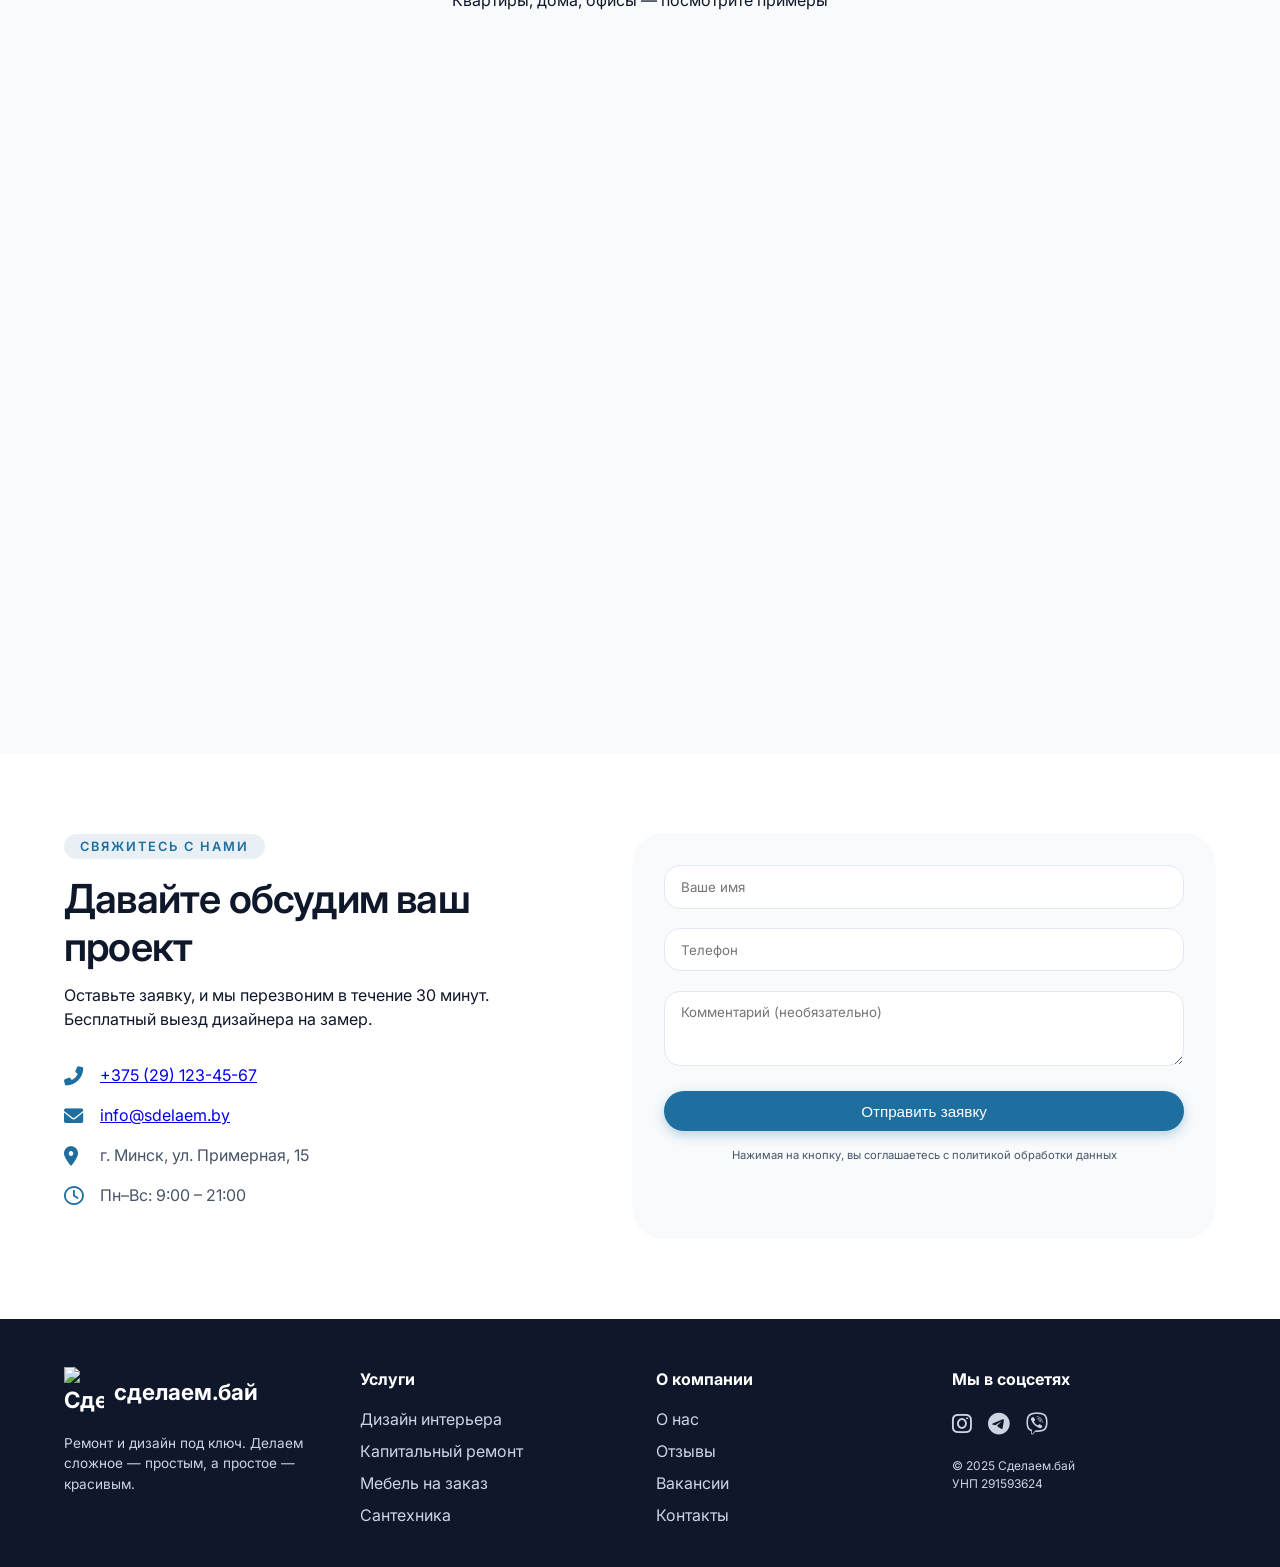
==== commit 57f026e2: "good v1" ====
--- a/index.html
+++ b/index.html
@@ -1,239 +1,241 @@
 <!DOCTYPE html>
-<html lang="ru" itemscope itemtype="http://schema.org/WebPage">
+<html lang="ru">
 <head>
   <meta charset="UTF-8">
-  <meta name="yandex-verification" content="6bf1f0b8615a57c2">
-  <meta name="robots" content="index, follow">
-  <meta name="viewport" content="width=device-width, initial-scale=1">
-  
-  <title>Ремонт квартир, домов и продажа материалов в Минске | sdelaem.by</title>
-  <meta name="description" content="Все для ремонта в Минске и области: услуги сантехники, реставрация ванн, пиломатериалы, мебель на заказ. Работаем по всей Беларуси.">
-  <meta name="keywords" content="ремонт квартир, дома, офисы, Минск, пиломатериалы, реставрация ванн, жалюзи, перетяжка мебели">
-  <link rel="canonical" href="https://sdelaem.by/">
-  <meta property="og:title" content="Ремонт Квартир, Домов, Продажа Строительных Материалов в Минске">
-  <meta property="og:description" content="Все для ремонта вашего дома в Минске и Минской области. Услуги по сантехническим работам, реставрации ванн - жидким акрилом, эмалью, вкладышем. Продажа пиломатериалов.">
-  <meta property="og:image" content="https://sdelaem.by/images/bg.jpg">
-  <meta property="og:type" content="website">
-  <meta property="og:url" content="https://sdelaem.by/">
-  <meta property="og:site_name" content="Все для ремонта в Минске и по всей Беларуси">
-  
-  <link rel="shortcut icon" href="https://sdelaem.by/common/images/favicon.jpg">
+  <meta name="viewport" content="width=device-width, initial-scale=1.0, viewport-fit=cover">
+  <meta name="description" content="Современный ремонт квартир и домов в Минске. Дизайн, отделка, мебель, сантехника – всё в одном месте. Бесплатная консультация.">
+  <meta name="keywords" content="ремонт квартир, дизайн интерьера, Минск, строительные услуги, реставрация ванн, мебель на заказ">
+  <meta name="author" content="sdelaem.by">
+  <title>Сделаем.бай — Современный ремонт и дизайн в Минске</title>
+  <link rel="icon" type="image/x-icon" href="https://sdelaem.by/common/images/favicon.jpg">
   <link rel="apple-touch-icon" href="https://sdelaem.by/common/images/webclip.png">
-  
+  <!-- Font Awesome 6 (бесплатные иконки) -->
+  <link rel="stylesheet" href="https://cdnjs.cloudflare.com/ajax/libs/font-awesome/6.0.0-beta3/css/all.min.css">
+  <!-- Google Fonts: Inter + Fallback -->
+  <link href="https://fonts.googleapis.com/css2?family=Inter:opsz,wght@14..32,300;14..32,400;14..32,500;14..32,600;14..32,700&display=swap" rel="stylesheet">
   <link rel="stylesheet" href="css/style.css">
 </head>
 <body>
-<div class="flex-wrapper">
-  <header>
-    <div class="head-div">
-      <a href="/" aria-label="Главная">
-        <img src="https://sdelaem.by/common/images/webclip.png" width="90" height="90" alt="Логотип Сделаем.бай" loading="lazy">
+
+<div class="wrapper">
+  <!-- Шапка -->
+  <header class="header">
+    <div class="container header__inner">
+      <a href="/" class="logo">
+        <img src="https://sdelaem.by/common/images/webclip.png" alt="Сделаем.бай" width="50" height="50" loading="lazy">
+        <span class="logo__text">сделаем<span class="dot">.</span>бай</span>
       </a>
-      <div class="description">
-        Все для ремонта<br>в Минске и по всей Беларуси
-      </div>
-      <button class="head-button" data-open-modal>Заказать звонок</button>
+      <nav class="nav">
+        <button class="nav__toggle" id="navToggle" aria-label="Меню">
+          <i class="fas fa-bars"></i>
+        </button>
+        <ul class="nav__list" id="navList">
+          <li><a href="#services">Услуги</a></li>
+          <li><a href="#about">О нас</a></li>
+          <li><a href="#projects">Проекты</a></li>
+          <li><a href="#contacts">Контакты</a></li>
+          <li><button class="btn btn--small" data-open-modal>Консультация</button></li>
+        </ul>
+      </nav>
     </div>
   </header>
 
-  <!-- НАВИГАЦИЯ (полностью переделана) -->
-  <nav class="navbar">
-    <button class="menu-button" id="menuToggle" aria-label="Меню">☰</button>
-    <ul class="nav-menu" id="navMenu">
-      <!-- Мебель и декор -->
-      <li class="menu-item-has-children">
-        <a href="#">Мебель и декор</a>
-        <ul class="sub-menu">
-          <li><a href="https://mebel.sdelaem.by/">Перетяжка мебели</a></li>
-          <li><a href="/myagkaya-mebel/">Мягкая мебель</a></li>
-          <li><a href="/korpusnaya-mebel/">Корпусная мебель</a></li>
-          <li><a href="/jaluzi/">Жалюзи</a></li>
-          <li><a href="/kuxni/">Кухни на заказ</a></li>
-          <li><a href="/shkafy/">Шкафы-купе</a></li>
-          <li><a href="/design/">Дизайн интерьера</a></li>
-          <li><a href="/stoleshnicy/">Столешницы</a></li>
+  <main>
+    <!-- Hero секция -->
+    <section class="hero">
+      <div class="container hero__inner">
+        <div class="hero__content">
+          <h1 class="hero__title">Ремонт, который <span class="accent">вдохновляет</span></h1>
+          <p class="hero__text">Дизайн, отделка, мебель и инженерные решения — под ключ. Работаем в Минске и по всей Беларуси.</p>
+          <div class="hero__buttons">
+            <button class="btn btn--primary" data-open-modal>Бесплатная консультация</button>
+            <a href="#services" class="btn btn--outline">Наши услуги</a>
+          </div>
+        </div>
+        <div class="hero__image">
+          <!-- декоративный фон через CSS -->
+        </div>
+      </div>
+    </section>
+
+    <!-- Преимущества -->
+    <section class="benefits">
+      <div class="container">
+        <div class="section-header">
+          <span class="section-tag">Почему мы</span>
+          <h2>Работаем на результат</h2>
+          <p>Более 10 лет опыта, прозрачные цены и гарантия на все виды работ</p>
+        </div>
+        <div class="benefits__grid">
+          <div class="benefit-card">
+            <i class="fas fa-ruler-combined"></i>
+            <h3>Замер и дизайн — 0 ₽</h3>
+            <p>Выезжаем на объект, делаем точный расчёт и 3D-визуализацию бесплатно.</p>
+          </div>
+          <div class="benefit-card">
+            <i class="fas fa-calendar-check"></i>
+            <h3>Соблюдаем сроки</h3>
+            <p>Чёткий план работ и контроль качества на каждом этапе.</p>
+          </div>
+          <div class="benefit-card">
+            <i class="fas fa-hand-sparkles"></i>
+            <h3>Материалы без наценки</h3>
+            <p>Закупаем всё необходимое по оптовым ценам — экономия до 20%.</p>
+          </div>
+          <div class="benefit-card">
+            <i class="fas fa-shield-alt"></i>
+            <h3>Гарантия до 3 лет</h3>
+            <p>Фиксируем обязательства в договоре, бесплатно устраняем недочёты.</p>
+          </div>
+        </div>
+      </div>
+    </section>
+
+    <!-- Услуги (карточки) -->
+    <section class="services" id="services">
+      <div class="container">
+        <div class="section-header">
+          <span class="section-tag">Направления</span>
+          <h2>Что мы предлагаем</h2>
+          <p>От черновой отделки до дизайнерской мебели — полный цикл</p>
+        </div>
+        <div class="services__grid">
+          <!-- Карточки генерируются через JS, но можно и статически -->
+        </div>
+      </div>
+    </section>
+
+    <!-- Секция "О нас" с цифрами -->
+    <section class="stats" id="about">
+      <div class="container stats__inner">
+        <div class="stats__content">
+          <span class="section-tag">О компании</span>
+          <h2>Делаем ремонт комфортным</h2>
+          <p>Мы отказались от шаблонов и работаем с каждым клиентом индивидуально. Ваш бюджет, ваши пожелания — наш подход.</p>
+          <div class="stats__numbers">
+            <div><span>1200+</span> завершённых объектов</div>
+            <div><span>98%</span> довольных клиентов</div>
+            <div><span>10 лет</span> на рынке</div>
+          </div>
+        </div>
+        <div class="stats__image">
+          <!-- декоративная иллюстрация -->
+        </div>
+      </div>
+    </section>
+
+    <!-- Галерея/Проекты -->
+    <section class="gallery" id="projects">
+      <div class="container">
+        <div class="section-header">
+          <span class="section-tag">Наши работы</span>
+          <h2>Реальные проекты</h2>
+          <p>Квартиры, дома, офисы — посмотрите примеры</p>
+        </div>
+        <div class="gallery__grid">
+          <!-- 6 картинок-заглушек, можно заменить на реальные -->
+          <div class="gallery__item" style="background-image: url('https://sdelaem.by/images/bg.jpg');"></div>
+          <div class="gallery__item" style="background-image: url('https://sdelaem.by/images/peretyjka.jpg');"></div>
+          <div class="gallery__item" style="background-image: url('https://sdelaem.by/images/mygkay-mebel.jpg');"></div>
+          <div class="gallery__item" style="background-image: url('https://sdelaem.by/images/kuxni.jpg');"></div>
+          <div class="gallery__item" style="background-image: url('https://sdelaem.by/images/vanny.jpg');"></div>
+          <div class="gallery__item" style="background-image: url('https://sdelaem.by/images/okna.jpg');"></div>
+        </div>
+      </div>
+    </section>
+
+    <!-- Контакты + форма -->
+    <section class="contact" id="contacts">
+      <div class="container contact__inner">
+        <div class="contact__info">
+          <span class="section-tag">Свяжитесь с нами</span>
+          <h2>Давайте обсудим ваш проект</h2>
+          <p>Оставьте заявку, и мы перезвоним в течение 30 минут. Бесплатный выезд дизайнера на замер.</p>
+          <ul class="contact__list">
+            <li><i class="fas fa-phone-alt"></i> <a href="tel:+375291234567">+375 (29) 123-45-67</a></li>
+            <li><i class="fas fa-envelope"></i> <a href="mailto:info@sdelaem.by">info@sdelaem.by</a></li>
+            <li><i class="fas fa-map-marker-alt"></i> г. Минск, ул. Примерная, 15</li>
+            <li><i class="far fa-clock"></i> Пн–Вс: 9:00 – 21:00</li>
+          </ul>
+        </div>
+        <div class="contact__form">
+          <form id="callbackForm" class="form">
+            <div class="form__group">
+              <input type="text" name="name" id="name" placeholder="Ваше имя" required>
+            </div>
+            <div class="form__group">
+              <input type="tel" name="phone" id="phone" placeholder="Телефон" required>
+            </div>
+            <div class="form__group">
+              <textarea name="message" rows="3" placeholder="Комментарий (необязательно)"></textarea>
+            </div>
+            <button type="submit" class="btn btn--primary btn--full">Отправить заявку</button>
+            <p class="form__note">Нажимая на кнопку, вы соглашаетесь с политикой обработки данных</p>
+          </form>
+        </div>
+      </div>
+    </section>
+  </main>
+
+  <footer class="footer">
+    <div class="container footer__inner">
+      <div class="footer__col">
+        <a href="/" class="logo">
+          <img src="https://sdelaem.by/common/images/webclip.png" alt="Сделаем.бай" width="40">
+          <span>сделаем.бай</span>
+        </a>
+        <p>Ремонт и дизайн под ключ. Делаем сложное — простым, а простое — красивым.</p>
+      </div>
+      <div class="footer__col">
+        <h4>Услуги</h4>
+        <ul>
+          <li><a href="#">Дизайн интерьера</a></li>
+          <li><a href="#">Капитальный ремонт</a></li>
+          <li><a href="#">Мебель на заказ</a></li>
+          <li><a href="#">Сантехника</a></li>
         </ul>
-      </li>
-      <!-- Для дачи и сада -->
-      <li class="menu-item-has-children">
-        <a href="#">Для дачи и сада</a>
-        <ul class="sub-menu">
-          <li><a href="/vorota/">Ворота</a></li>
-          <li><a href="/zabory/">Заборы</a></li>
-          <li><a href="/teplicy/">Теплицы</a></li>
-          <li><a href="/besedki/">Беседки</a></li>
-          <li><a href="/sadovye-kacheli/">Садовые качели</a></li>
-          <li><a href="/giroskutery/">Гироскутеры</a></li>
-          <li><a href="/motobloki/">Мотоблоки</a></li>
-          <li><a href="/navesy/">Навесы</a></li>
+      </div>
+      <div class="footer__col">
+        <h4>О компании</h4>
+        <ul>
+          <li><a href="#">О нас</a></li>
+          <li><a href="#">Отзывы</a></li>
+          <li><a href="#">Вакансии</a></li>
+          <li><a href="#">Контакты</a></li>
         </ul>
-      </li>
-      <!-- Ремонт и отделка -->
-      <li class="menu-item-has-children">
-        <a href="#">Ремонт и отделка</a>
-        <ul class="sub-menu">
-          <li><a href="/remont/">Ремонтные работы</a></li>
-          <li><a href="/okna/">Окна</a></li>
-          <li><a href="/potolki/">Натяжные потолки</a></li>
-          <li><a href="/vanny/">Реставрация ванн</a></li>
-          <li><a href="/remont-okon/">Ремонт окон</a></li>
-          <li><a href="/poly/">Наливные полы</a></li>
-          <li><a href="/rospis-sten/">Роспись стен</a></li>
-          <li><a href="/almaznoe-sverlenie/">Алмазное сверление</a></li>
-        </ul>
-      </li>
-      <!-- Строительство -->
-      <li class="menu-item-has-children">
-        <a href="#">Строительство</a>
-        <ul class="sub-menu">
-          <li><a href="/doma/">Деревянные дома</a></li>
-          <li><a href="/bani-bochki/">Бани-бочки</a></li>
-          <li><a href="/konsolnye-lestnicy/">Консольные лестницы</a></li>
-          <li><a href="/burenie/">Бурение скважин</a></li>
-          <li><a href="https://pechi.sdelaem.by/">Кладка печей</a></li>
-          <li><a href="https://climate.sdelaem.by/">Установка кондиционеров</a></li>
-          <li><a href="/lestnicy/">Лестницы</a></li>
-          <li><a href="/dveri/">Двери</a></li>
-        </ul>
-      </li>
-      <!-- Услуги -->
-      <li class="menu-item-has-children">
-        <a href="#">Услуги</a>
-        <ul class="sub-menu">
-          <li><a href="/remont-stiralnyx-mashin/">Ремонт стиральных машин</a></li>
-          <li><a href="/gruzoperevozki/">Грузоперевозки</a></li>
-          <li><a href="/remont-xolodilnikov/">Ремонт холодильников</a></li>
-          <li><a href="/vss/">Видеонаблюдение</a></li>
-          <li><a href="/pomniki/">Ритуальные услуги</a></li>
-          <li><a href="/uborka/">Клининг</a></li>
-          <li><a href="/ustanovka-dverej/">Установка дверей</a></li>
-          <li><a href="/cartridge/">Заправка картриджей</a></li>
-          <li><a href="/otkachka/">Откачка канализации</a></li>
-          <li><a href="/remont-tv/">Ремонт телевизоров</a></li>
-          <li><a href="/arenda-spectexniki/">Аренда спецтехники</a></li>
-          <li><a href="/promyshlennyj-alpinizm/">Промышленный альпинизм</a></li>
-        </ul>
-      </li>
-      <!-- Обычные ссылки -->
-      <li><a href="/catalog/">Все для дома</a></li>
-      <li><a href="/o-nas/">О нас</a></li>
-      <li><a href="/kontakty/">Контакты</a></li>
-      <li><a href="/filialy/">Филиалы</a></li>
-    </ul>
-  </nav>
-
-  <main>
-    <!-- ВСЁ ОСТАЛЬНОЕ СОДЕРЖИМОЕ СТРАНИЦЫ ОСТАЁТСЯ БЕЗ ИЗМЕНЕНИЙ -->
-    <section class="main-section" style="background-image: linear-gradient(90deg, rgba(87,156,233,0.2), rgba(156,125,192,0.2)), url('https://sdelaem.by/images/bg.jpg'); background-size: cover; background-position: center;">
-      <div class="container" style="padding: 3rem 1rem;">
-        <h1>Все для ремонта квартир, домов и офисов <span class="orange">в Минске и области</span></h1>
-      </div>
-    </section>
-
-    <section class="section-blue">
-      <div class="container">
-        <h2><span class="orange">Каталог</span> услуг</h2>
-        <p>Если вы затеяли капитальный ремонт дома, то попали по адресу. На нашем сайте вы найдёте всё необходимое от пиломатериалов до сантехнических услуг, а также мы можем вернуть к жизни любую старую мебель. Цены на ремонт квартиры под ключ обычно заоблачные, и поэтому многие делают его самостоятельно. Для покупки всего необходимого вы потратите колоссальное количество времени и сил, но благодаря нашему сайту это больше не проблемы. Не надо бегать по магазинам строительных материалов, достаточно просто зайти на сайт. Только у нас вы можете заказать всё в одном месте и по доступным ценам, получить консультацию профессионалов и, что самое важно, все материалы привезут вам точно в срок и под самый порог.</p>
-        
-        <h3>Пиломатериалы</h3>
-        <p>Мы производим и продаём пиломатериалы только из экологически чистого сырья. У нас вы можете купить всё необходимое недорого как в розницу, так и оптом, привлекательная цена появилась у нас за счёт собственного леса. В ассортименте есть всё от половых досок до наполнителя для животных. Огромный выбор пропиток и лакокрасочных покрытий как отечественных, так и лучших мировых производителей.</p>
-        
-        <h3>Сантехнические услуги</h3>
-        <p>Сантехнические услуги от компании “СДЕЛАЕМ.БАЙ” — это оперативность и гарантия качества, проверенная тысячами довольных клиентов по всей Беларуси. Обратившись к нам, вы получите ответы на все интересующие вопросы. Установка и демонтаж любых сантехнических изделий. Если у вас возникла бытовая проблема — сразу звоните, и в течение 30 минут команда профессионалов прибудет к вам на помощь.</p>
-        
-        <h3><a href="https://mebel.sdelaem.by/">Перетяжка и ремонт мебели</a></h3>
-        <p>В квартиру после ремонта хочется заехать с новой мебелью, но финансов уже не так много, не стоит отчаиваться — решение есть. Мы предлагаем перетяжку любой сложности, сможем вернуть к жизни старое изделие. За долгие годы работы мы собрали лучших мастеров по всей Беларуси, поэтому вы можете не волноваться за качество. После нашей работы старую мебель не отличить от новой. Дай второй шанс старой мебели!</p>
-        
-        <h3><a href="/jaluzi/">Жалюзи</a></h3>
-        <p>Изготовление, установка и доставка жалюзи, рольштор, москитных сеток и штор. Продажа комплектующих, а также ремонт всех видов солнцезащитных систем.</p>
-        
-        <h3><a href="/vanny/">Реставрация ванн</a></h3>
-        <p>Наша компания восстанавливает все типы ванн: чугунные, акриловые, железные, из искусственного камня. В работе применяем профессиональный инструмент и европейские материалы. 3 вида обновления: наливная ванна (жидкий акрил), эмалировка (эпоксидная эмаль) и установка акрилового вкладыша.</p>
-      </div>
-    </section>
-
-    <section class="section-white">
-      <div class="container">
-        <h2><span class="orange">Мебель и декор</span></h2>
-      </div>
-      <div class="card-container">
-        <div class="card-div"><div class="foto-card-div-s"><img src="https://sdelaem.by/images/peretyjka.jpg" alt="Перетяжка мебели" loading="lazy"></div><div class="card-h3">Перетяжка мебели</div><a href="https://mebel.sdelaem.by/" class="purple-button">Перейти →</a></div>
-        <div class="card-div"><div class="foto-card-div-s"><img src="https://sdelaem.by/images/mygkay-mebel.jpg" alt="Мягкая мебель" loading="lazy"></div><div class="card-h3">Мягкая мебель</div><a href="/myagkaya-mebel/" class="purple-button">Перейти →</a></div>
-        <div class="card-div"><div class="foto-card-div-s"><img src="https://sdelaem.by/images/korpusnay-mebel.jpg" alt="Корпусная мебель" loading="lazy"></div><div class="card-h3">Корпусная мебель</div><a href="/korpusnaya-mebel/" class="purple-button">Перейти →</a></div>
-        <div class="card-div"><div class="foto-card-div-s"><img src="https://sdelaem.by/images/shkaf-kupe.jpg" alt="Шкафы-купе" loading="lazy"></div><div class="card-h3">Шкафы-купе</div><a href="/shkafy/" class="purple-button">Перейти →</a></div>
-        <div class="card-div"><div class="foto-card-div-s"><img src="https://sdelaem.by/images/kuxni.jpg" alt="Кухни" loading="lazy"></div><div class="card-h3">Кухни на заказ</div><a href="/kuxni/" class="purple-button">Перейти →</a></div>
-        <div class="card-div"><div class="foto-card-div-s"><img src="https://sdelaem.by/images/jalyzi.jpg" alt="Жалюзи" loading="lazy"></div><div class="card-h3">Жалюзи</div><a href="/jaluzi/" class="purple-button">Перейти →</a></div>
-      </div>
-    </section>
-
-    <section class="section-blue">
-      <div class="container">
-        <h2><span class="orange">Для дачи и сада</span></h2>
-      </div>
-      <div class="card-container">
-        <div class="card-div"><div class="foto-card-div-s"><img src="https://sdelaem.by/images/vorota.jpg" alt="Ворота" loading="lazy"></div><div class="card-h3">Ворота</div><a href="/vorota/" class="purple-button">Перейти →</a></div>
-        <div class="card-div"><div class="foto-card-div-s"><img src="https://sdelaem.by/images/zabor.jpg" alt="Заборы" loading="lazy"></div><div class="card-h3">Заборы</div><a href="/zabory/" class="purple-button">Перейти →</a></div>
-        <div class="card-div"><div class="foto-card-div-s"><img src="https://sdelaem.by/images/teplica.jpg" alt="Теплицы" loading="lazy"></div><div class="card-h3">Теплицы</div><a href="/teplicy/" class="purple-button">Перейти →</a></div>
-        <div class="card-div"><div class="foto-card-div-s"><img src="https://sdelaem.by/images/besedka.jpg" alt="Беседки" loading="lazy"></div><div class="card-h3">Беседки</div><a href="/besedki/" class="purple-button">Перейти →</a></div>
-      </div>
-    </section>
-
-    <section class="section-white">
-      <div class="container">
-        <h2><span class="orange">Ремонт и отделка</span></h2>
-      </div>
-      <div class="card-container">
-        <div class="card-div"><div class="foto-card-div-s"><img src="https://sdelaem.by/images/remontnye-raboty.jpg" alt="Ремонтные работы" loading="lazy"></div><div class="card-h3">Ремонтные работы</div><a href="/remont/" class="purple-button">Перейти →</a></div>
-        <div class="card-div"><div class="foto-card-div-s"><img src="https://sdelaem.by/images/okna.jpg" alt="Окна" loading="lazy"></div><div class="card-h3">Окна</div><a href="/okna/" class="purple-button">Перейти →</a></div>
-        <div class="card-div"><div class="foto-card-div-s"><img src="https://sdelaem.by/images/potolok.jpg" alt="Натяжные потолки" loading="lazy"></div><div class="card-h3">Натяжные потолки</div><a href="/potolki/" class="purple-button">Перейти →</a></div>
-        <div class="card-div"><div class="foto-card-div-s"><img src="https://sdelaem.by/images/vanny.jpg" alt="Реставрация ванн" loading="lazy"></div><div class="card-h3">Реставрация ванн</div><a href="/vanny/" class="purple-button">Перейти →</a></div>
-      </div>
-    </section>
-
-    <section class="section-blue">
-      <div class="container">
-        <h2><span class="orange">Мы работаем по всей Беларуси</span></h2>
-        <p>По Бресту, Витебску, Гомелю, Гродно, Могилёву и другим городам.</p>
-      </div>
-    </section>
-  </main>
-
-  <footer class="footer-section">
-    <div class="head-div">
-      <div>
-        <img src="https://sdelaem.by/common/images/webclip.png" width="70" alt="Логотип" loading="lazy">
-      </div>
-      <div class="copyright">
-        © 1992-2025 Не является публичной офертой.<br>
-        Оказание информ. услуг ИП Макеев М.Н., УНП 291593624<br>
-        Время работы: Пн-Вс: 08:00–21:00<br>
-        <a class="mail" href="mailto:info@sdelaem.by">info@sdelaem.by</a>
-      </div>
-      <div><a href="/karta-sajta/" class="sitemap">Карта сайта</a></div>
+      </div>
+      <div class="footer__col">
+        <h4>Мы в соцсетях</h4>
+        <div class="socials">
+          <a href="#"><i class="fab fa-instagram"></i></a>
+          <a href="#"><i class="fab fa-telegram"></i></a>
+          <a href="#"><i class="fab fa-viber"></i></a>
+        </div>
+        <div class="footer__copyright">
+          © 2025 Сделаем.бай <br> УНП 291593624
+        </div>
+      </div>
     </div>
   </footer>
 
-  <div class="modal-overlay" id="callbackModal">
-    <div class="modal-container">
-      <button class="modal-close" aria-label="Закрыть">&times;</button>
-      <h2>Заказать консультацию</h2>
-      <form id="callbackForm">
+  <!-- Модальное окно -->
+  <div class="modal" id="callbackModal">
+    <div class="modal__content">
+      <button class="modal__close" aria-label="Закрыть">&times;</button>
+      <h3>Заказать консультацию</h3>
+      <form id="modalForm">
         <input type="text" name="name" placeholder="Ваше имя" required>
         <input type="tel" name="phone" placeholder="Ваш телефон" required>
-        <button type="submit">Заказать звонок</button>
+        <button type="submit" class="btn btn--primary btn--full">Перезвоните мне</button>
       </form>
     </div>
   </div>
 
-  <button class="callback-fixed" data-open-modal aria-label="Заказать звонок">✆</button>
+  <button class="floating-callback" data-open-modal aria-label="Позвонить">
+    <i class="fas fa-phone-alt"></i>
+  </button>
 </div>
 
 <script src="js/script.js"></script>
-<!-- Yandex.Metrika -->
-<script>
-  (function(m,e,t,r,i,k,a){m[i]=m[i]||function(){(m[i].a=m[i].a||[]).push(arguments)};m[i].l=1*new Date();k=e.createElement(t),a=e.getElementsByTagName(t)[0],k.async=1,k.src=r,a.parentNode.insertBefore(k,a)})(window,document,"script","https://mc.yandex.ru/metrika/tag.js","ym");
-  ym(47447764,"init",{clickmap:true,trackLinks:true,accurateTrackBounce:true,webvisor:true});
-</script>
-<noscript><div><img src="https://mc.yandex.ru/watch/47447764" style="position:absolute; left:-9999px;" alt=""></div></noscript>
 </body>
 </html>
--- a/css/style.css
+++ b/css/style.css
@@ -1,483 +1,651 @@
-/* ========== RESET / BASE ========== */
+/* ========== RESET & VARIABLES ========== */
 * {
   margin: 0;
   padding: 0;
   box-sizing: border-box;
 }
 
+:root {
+  --bg-white: #ffffff;
+  --bg-light: #f8fafc;
+  --text-dark: #0f172a;
+  --text-muted: #475569;
+  --primary: #1e6f9f;
+  --primary-dark: #0f4c5c;
+  --accent: #f59e0b;
+  --accent-hover: #d97706;
+  --gray-border: #e2e8f0;
+  --shadow-sm: 0 10px 25px -5px rgba(0,0,0,0.05), 0 8px 10px -6px rgba(0,0,0,0.02);
+  --shadow-md: 0 20px 30px -12px rgba(0,0,0,0.1);
+  --transition: all 0.3s cubic-bezier(0.2, 0.9, 0.4, 1.1);
+}
+
 body {
-  font-family: 'Proximanova', -apple-system, BlinkMacSystemFont, 'Segoe UI', Roboto, sans-serif;
-  background: #fff;
-  color: #282d4b;
+  font-family: 'Inter', -apple-system, BlinkMacSystemFont, 'Segoe UI', Roboto, Helvetica, sans-serif;
+  background: var(--bg-white);
+  color: var(--text-dark);
   line-height: 1.5;
+  font-size: 16px;
+  scroll-behavior: smooth;
+}
+
+.container {
+  max-width: 1200px;
+  margin: 0 auto;
+  padding: 0 24px;
 }
 
 img {
   max-width: 100%;
-  height: auto;
   display: block;
 }
 
-/* ========== CSS VARIABLES ========== */
-:root {
-  --primary-dark: #262f56;
-  --primary-light: #303c78;
-  --grad-start: #579ce9;
-  --grad-end: #9c7dc0;
-  --accent: #ffcc3a;
-  --danger: #f1184d;
-  --danger-dark: #b70d70;
-  --text-dark: #282d4b;
-  --text-light: #fff;
-  --gray-bg: #ecf9ff;
-  --footer-grad-start: #0d55a7;
-  --footer-grad-end: #2e3d78;
-  --transition: 0.3s ease;
-  --container-max: 1170px;
-}
-
 /* ========== TYPOGRAPHY ========== */
-h1, h2, h3, h4 {
-  font-weight: 700;
+h1, h2, h3 {
+  font-weight: 600;
+  letter-spacing: -0.02em;
   line-height: 1.2;
-  margin-bottom: 0.5em;
 }
 
 h1 {
-  font-size: clamp(28px, 5vw, 48px);
+  font-size: clamp(2.2rem, 6vw, 3.8rem);
+  margin-bottom: 0.5rem;
+}
+
+h2 {
+  font-size: clamp(1.8rem, 4vw, 2.5rem);
+  margin-bottom: 0.75rem;
+}
+
+h3 {
+  font-size: 1.3rem;
+  margin-bottom: 0.5rem;
+}
+
+.section-header {
+  text-align: center;
+  margin-bottom: 3rem;
+}
+
+.section-tag {
+  display: inline-block;
+  font-size: 0.8rem;
+  font-weight: 600;
+  text-transform: uppercase;
+  letter-spacing: 2px;
+  color: var(--primary);
+  background: rgba(30,111,159,0.1);
+  padding: 0.2rem 1rem;
+  border-radius: 30px;
+  margin-bottom: 1rem;
+}
+
+.accent {
+  color: var(--accent);
+}
+
+/* ========== BUTTONS ========== */
+.btn {
+  display: inline-flex;
+  align-items: center;
+  justify-content: center;
+  gap: 8px;
+  padding: 0.7rem 1.5rem;
+  font-weight: 500;
+  border-radius: 40px;
+  transition: var(--transition);
+  cursor: pointer;
+  border: none;
+  background: none;
+  font-size: 0.95rem;
+  text-decoration: none;
+}
+
+.btn--primary {
+  background: var(--primary);
+  color: white;
+  box-shadow: 0 4px 12px rgba(30,111,159,0.3);
+}
+
+.btn--primary:hover {
   background: var(--primary-dark);
-  color: var(--text-light);
-  padding: 0.5em 1em;
-  margin: 0;
-}
-
-h2 {
-  font-size: clamp(24px, 4vw, 32px);
-  display: inline-block;
-  padding: 0.3em 0.8em;
-  border-left: 5px solid var(--accent);
-  background: linear-gradient(90deg, var(--primary-light), var(--primary-dark));
-  color: var(--text-light);
-  margin-bottom: 1.5rem;
-}
-
-h3 {
-  font-size: 1.5rem;
-  margin-top: 1.2em;
-  margin-bottom: 0.5em;
-}
-
-p {
-  font-size: 1rem;
-  line-height: 1.5;
-  margin-bottom: 1rem;
-}
-
-.orange {
-  color: var(--accent);
-}
-
-.strong {
-  font-weight: 700;
-}
-
-/* ========== LAYOUT ========== */
-.container {
-  max-width: var(--container-max);
-  margin: 0 auto;
-  padding: 0 1rem;
-}
-
-.section-blue {
-  background: linear-gradient(90deg, #ecf9ff, #f2f2fc);
-  padding: 2rem 1rem;
-}
-
-.section-white {
+  transform: translateY(-2px);
+  box-shadow: 0 8px 20px rgba(30,111,159,0.4);
+}
+
+.btn--outline {
+  border: 1px solid var(--gray-border);
   background: white;
-  padding: 2rem 1rem;
-}
-
-/* ========== HEADER ========== */
-.head-div {
-  display: flex;
-  justify-content: space-between;
-  align-items: center;
-  flex-wrap: wrap;
-  gap: 1rem;
-  max-width: var(--container-max);
-  margin: 0 auto;
-  padding: 1rem;
-}
-
-@media (max-width: 768px) {
-  .head-div {
-    flex-direction: column;
-    text-align: center;
-  }
-}
-
-.description {
-  font-size: 1rem;
-  line-height: 1.4;
-}
-
-.head-button {
-  border: 1px solid #8fb6e1;
-  border-radius: 25px;
-  background: transparent;
-  padding: 0.5rem 1.2rem;
-  font-size: 1rem;
-  color: #8692a2;
-  cursor: pointer;
-  transition: var(--transition);
-}
-
-.head-button:hover {
-  background: #8692a2;
-  color: #fff;
-}
-
-/* ========== НАВИГАЦИЯ (полностью новая) ========== */
-.navbar {
-  background: linear-gradient(90deg, #0e56a8, #303c78);
+  color: var(--text-dark);
+}
+
+.btn--outline:hover {
+  border-color: var(--primary);
+  background: rgba(30,111,159,0.05);
+}
+
+.btn--small {
+  padding: 0.4rem 1rem;
+  font-size: 0.85rem;
+  background: var(--primary);
+  color: white;
+}
+
+.btn--full {
+  width: 100%;
+}
+
+/* ========== HEADER & NAVIGATION ========== */
+.header {
+  background: var(--bg-white);
+  border-bottom: 1px solid var(--gray-border);
   position: sticky;
   top: 0;
   z-index: 100;
-}
-
-.nav-menu {
-  display: flex;
-  justify-content: center;
-  flex-wrap: wrap;
-  gap: 0;
-  max-width: var(--container-max);
-  margin: 0 auto;
-  padding: 0;
-  list-style: none;
-}
-
-.nav-menu li {
-  position: relative;
-}
-
-.nav-menu a {
-  display: block;
-  padding: 0.8rem 1.2rem;
-  color: var(--text-light);
+  backdrop-filter: blur(8px);
+  background: rgba(255,255,255,0.95);
+}
+
+.header__inner {
+  display: flex;
+  justify-content: space-between;
+  align-items: center;
+  padding: 1rem 24px;
+}
+
+.logo {
+  display: flex;
+  align-items: center;
+  gap: 10px;
   text-decoration: none;
   font-weight: 700;
-  transition: var(--transition);
-}
-
-.nav-menu a:hover,
-.nav-menu a:focus {
+  font-size: 1.4rem;
+  color: var(--text-dark);
+}
+
+.logo__text .dot {
   color: var(--accent);
 }
 
-/* Подменю (по умолчанию скрыто) */
-.sub-menu {
-  display: none;
-  position: absolute;
-  top: 100%;
-  left: 0;
-  background: linear-gradient(90deg, var(--danger), var(--danger-dark));
-  min-width: 220px;
+.nav__list {
+  display: flex;
+  gap: 1.8rem;
+  align-items: center;
   list-style: none;
-  padding: 0;
-  z-index: 10;
-  border-radius: 0 0 8px 8px;
-}
-
-.sub-menu li {
-  width: 100%;
-}
-
-.sub-menu a {
-  padding: 0.6rem 1rem;
-  font-weight: normal;
-}
-
-.sub-menu a:hover {
-  background: rgba(255,255,255,0.2);
-}
-
-/* Показ подменю при наведении на десктопе */
-@media (min-width: 769px) {
-  .nav-menu li:hover > .sub-menu {
-    display: block;
-  }
-}
-
-/* Стрелка у пунктов с подменю */
-.menu-item-has-children > a {
-  position: relative;
-  padding-right: 2rem;
-}
-
-.menu-item-has-children > a::after {
-  content: "▼";
-  font-size: 0.7rem;
-  position: absolute;
-  right: 0.8rem;
-  top: 50%;
-  transform: translateY(-50%);
-  transition: transform var(--transition);
-}
-
-/* Кнопка гамбургер */
-.menu-button {
+}
+
+.nav__list a {
+  text-decoration: none;
+  color: var(--text-dark);
+  font-weight: 500;
+  transition: var(--transition);
+}
+
+.nav__list a:hover {
+  color: var(--primary);
+}
+
+.nav__toggle {
   display: none;
   background: none;
   border: none;
-  font-size: 2rem;
-  color: white;
+  font-size: 1.6rem;
   cursor: pointer;
-  padding: 0.5rem 1rem;
-  position: absolute;
-  top: 0;
-  right: 0;
-}
-
-/* Мобильная версия */
+  color: var(--text-dark);
+}
+
 @media (max-width: 768px) {
-  .navbar {
-    position: relative;
-  }
-  .menu-button {
+  .nav__toggle {
     display: block;
   }
-  .nav-menu {
+  .nav__list {
     display: none;
     flex-direction: column;
-    background: var(--primary-dark);
-    width: 100%;
-    padding: 0;
-    max-height: 80vh;
-    overflow-y: auto;
+    position: absolute;
+    top: 100%;
+    left: 0;
+    right: 0;
+    background: var(--bg-white);
+    padding: 1.5rem;
+    gap: 1rem;
+    border-bottom: 1px solid var(--gray-border);
+    box-shadow: var(--shadow-sm);
   }
-  .nav-menu.open {
+  .nav__list.open {
     display: flex;
   }
-  .nav-menu li {
-    width: 100%;
-    border-bottom: 1px solid rgba(255,255,255,0.1);
+}
+
+/* ========== HERO ========== */
+.hero {
+  background: linear-gradient(135deg, #f0f9ff 0%, #eef2ff 100%);
+  padding: 4rem 0;
+  min-height: 85vh;
+  display: flex;
+  align-items: center;
+}
+
+.hero__inner {
+  display: flex;
+  align-items: center;
+  justify-content: space-between;
+  gap: 3rem;
+  flex-wrap: wrap;
+}
+
+.hero__content {
+  flex: 1;
+  max-width: 600px;
+}
+
+.hero__title {
+  font-size: clamp(2rem, 5vw, 3.5rem);
+  margin-bottom: 1.2rem;
+}
+
+.hero__text {
+  font-size: 1.2rem;
+  color: var(--text-muted);
+  margin-bottom: 2rem;
+}
+
+.hero__buttons {
+  display: flex;
+  gap: 1rem;
+  flex-wrap: wrap;
+}
+
+.hero__image {
+  flex: 1;
+  min-height: 300px;
+  background: url('https://sdelaem.by/images/bg.jpg') center/cover no-repeat;
+  border-radius: 32px;
+  box-shadow: var(--shadow-md);
+}
+
+@media (max-width: 768px) {
+  .hero {
+    min-height: auto;
+    text-align: center;
   }
-  .nav-menu a {
-    padding: 0.8rem 1rem;
+  .hero__buttons {
+    justify-content: center;
   }
-  /* Подменю на мобильных: показываем по клику (через JS) */
-  .sub-menu {
-    position: static;
-    display: none;
-    background: #3a4a8c;
-    width: 100%;
-    border-radius: 0;
-  }
-  .sub-menu.open {
-    display: block;
-  }
-  .menu-item-has-children > a::after {
-    content: "▼";
-    right: 1rem;
-  }
-  .menu-item-has-children.open > a::after {
-    transform: translateY(-50%) rotate(180deg);
-  }
-}
-
-/* ========== CARDS ========== */
-.card-container {
-  display: flex;
+}
+
+/* ========== BENEFITS (преимущества) ========== */
+.benefits {
+  padding: 5rem 0;
+  background: var(--bg-white);
+}
+
+.benefits__grid {
+  display: grid;
+  grid-template-columns: repeat(auto-fit, minmax(240px, 1fr));
+  gap: 2rem;
+}
+
+.benefit-card {
+  background: var(--bg-light);
+  padding: 2rem 1.5rem;
+  border-radius: 24px;
+  transition: var(--transition);
+  text-align: center;
+}
+
+.benefit-card:hover {
+  transform: translateY(-5px);
+  box-shadow: var(--shadow-md);
+}
+
+.benefit-card i {
+  font-size: 2.5rem;
+  color: var(--primary);
+  margin-bottom: 1rem;
+}
+
+.benefit-card h3 {
+  margin-bottom: 0.5rem;
+}
+
+/* ========== SERVICES (динамические карточки) ========== */
+.services {
+  padding: 5rem 0;
+  background: var(--bg-light);
+}
+
+.services__grid {
+  display: grid;
+  grid-template-columns: repeat(auto-fill, minmax(280px, 1fr));
+  gap: 2rem;
+}
+
+.service-card {
+  background: white;
+  border-radius: 24px;
+  overflow: hidden;
+  transition: var(--transition);
+  box-shadow: var(--shadow-sm);
+}
+
+.service-card:hover {
+  transform: translateY(-6px);
+  box-shadow: var(--shadow-md);
+}
+
+.service-card__img {
+  height: 200px;
+  background-size: cover;
+  background-position: center;
+}
+
+.service-card__content {
+  padding: 1.5rem;
+}
+
+.service-card h3 {
+  font-size: 1.25rem;
+  margin-bottom: 0.5rem;
+}
+
+.service-card p {
+  color: var(--text-muted);
+  font-size: 0.9rem;
+  margin-bottom: 1rem;
+}
+
+/* ========== STATS ========== */
+.stats {
+  padding: 5rem 0;
+  background: white;
+}
+
+.stats__inner {
+  display: flex;
+  gap: 3rem;
+  align-items: center;
   flex-wrap: wrap;
-  justify-content: center;
-  gap: 30px;
-  max-width: 1200px;
-  margin: 0 auto;
-}
-
-.card-div {
-  width: 270px;
-  background: #fff;
-  border-radius: 5px;
-  box-shadow: 0 0 33px -12px #333;
-  overflow: hidden;
-  transition: transform var(--transition);
-}
-
-.card-div:hover {
-  transform: translateY(-5px);
-}
-
-@media (max-width: 600px) {
-  .card-div {
-    width: 100%;
-    max-width: 350px;
-  }
-}
-
-.foto-card-div-s {
-  height: 180px;
-  overflow: hidden;
-  display: flex;
-  align-items: center;
-  justify-content: center;
-}
-
-.foto-card-div-s img {
+}
+
+.stats__content {
+  flex: 1;
+}
+
+.stats__numbers {
+  display: flex;
+  flex-wrap: wrap;
+  gap: 2rem;
+  margin-top: 2rem;
+}
+
+.stats__numbers div {
+  flex: 1;
+  font-weight: 500;
+  color: var(--text-muted);
+}
+
+.stats__numbers span {
+  display: block;
+  font-size: 2rem;
+  font-weight: 700;
+  color: var(--primary);
+  line-height: 1.2;
+}
+
+.stats__image {
+  flex: 1;
+  min-height: 300px;
+  background: linear-gradient(135deg, var(--primary-dark), var(--primary));
+  border-radius: 32px;
+  background-image: url('https://sdelaem.by/images/bg.jpg');
+  background-size: cover;
+  opacity: 0.8;
+}
+
+/* ========== GALLERY ========== */
+.gallery {
+  padding: 5rem 0;
+  background: var(--bg-light);
+}
+
+.gallery__grid {
+  display: grid;
+  grid-template-columns: repeat(auto-fill, minmax(280px, 1fr));
+  gap: 1.5rem;
+}
+
+.gallery__item {
+  aspect-ratio: 1 / 0.8;
+  background-size: cover;
+  background-position: center;
+  border-radius: 20px;
+  transition: var(--transition);
+  cursor: pointer;
+}
+
+.gallery__item:hover {
+  transform: scale(1.02);
+  box-shadow: var(--shadow-md);
+}
+
+/* ========== CONTACT ========== */
+.contact {
+  padding: 5rem 0;
+  background: white;
+}
+
+.contact__inner {
+  display: flex;
+  gap: 3rem;
+  flex-wrap: wrap;
+}
+
+.contact__info {
+  flex: 1;
+}
+
+.contact__list {
+  list-style: none;
+  margin: 2rem 0;
+}
+
+.contact__list li {
+  display: flex;
+  align-items: center;
+  gap: 12px;
+  margin-bottom: 1rem;
+  color: var(--text-muted);
+}
+
+.contact__list i {
+  width: 24px;
+  color: var(--primary);
+  font-size: 1.2rem;
+}
+
+.contact__form {
+  flex: 1;
+  background: var(--bg-light);
+  padding: 2rem;
+  border-radius: 32px;
+}
+
+.form__group {
+  margin-bottom: 1.2rem;
+}
+
+.form__group input, .form__group textarea {
   width: 100%;
-  height: 100%;
-  object-fit: cover;
-  transition: transform 0.5s;
-}
-
-.card-div:hover .foto-card-div-s img {
-  transform: scale(1.08);
-}
-
-.card-h3 {
-  margin: 1rem;
-  font-size: 1.125rem;
-  font-weight: 700;
-}
-
-.purple-button {
-  display: inline-block;
-  margin: 0 1rem 1rem;
-  padding: 0.5rem 1rem;
-  border-radius: 25px;
-  background: linear-gradient(90deg, var(--grad-start), var(--grad-end));
+  padding: 0.8rem 1rem;
+  border: 1px solid var(--gray-border);
+  border-radius: 16px;
+  font-family: inherit;
+  transition: var(--transition);
+  background: white;
+}
+
+.form__group input:focus, .form__group textarea:focus {
+  outline: none;
+  border-color: var(--primary);
+  box-shadow: 0 0 0 3px rgba(30,111,159,0.2);
+}
+
+.form__note {
+  font-size: 0.7rem;
+  color: var(--text-muted);
+  margin-top: 1rem;
+  text-align: center;
+}
+
+/* ========== FOOTER ========== */
+.footer {
+  background: #0f172a;
+  color: #cbd5e1;
+  padding: 3rem 0 2rem;
+}
+
+.footer__inner {
+  display: grid;
+  grid-template-columns: repeat(auto-fit, minmax(200px, 1fr));
+  gap: 2rem;
+}
+
+.footer__col .logo {
   color: white;
+  margin-bottom: 1rem;
+}
+
+.footer__col p {
+  margin-top: 1rem;
+  font-size: 0.85rem;
+}
+
+.footer__col h4 {
+  color: white;
+  margin-bottom: 1rem;
+  font-size: 1rem;
+}
+
+.footer__col ul {
+  list-style: none;
+}
+
+.footer__col ul li {
+  margin-bottom: 0.5rem;
+}
+
+.footer__col a {
+  color: #cbd5e1;
   text-decoration: none;
-  transition: background var(--transition);
-}
-
-.purple-button:hover {
-  background: linear-gradient(90deg, var(--grad-end), var(--grad-start));
-}
-
-/* ========== FOOTER ========== */
-.footer-section {
-  background: linear-gradient(90deg, var(--footer-grad-start), var(--footer-grad-end));
-  color: rgba(255,255,255,0.6);
-  padding: 2rem 1rem;
-}
-
-.copyright {
-  font-size: 0.875rem;
-  line-height: 1.5;
-}
-
-.sitemap {
+  transition: var(--transition);
+}
+
+.footer__col a:hover {
   color: white;
-  text-decoration: none;
-}
-
-.mail {
-  color: white;
+}
+
+.socials {
+  display: flex;
+  gap: 1rem;
+  margin-bottom: 1rem;
+}
+
+.socials a {
+  font-size: 1.4rem;
+}
+
+.footer__copyright {
+  font-size: 0.75rem;
+  margin-top: 1rem;
 }
 
 /* ========== MODAL ========== */
-.modal-overlay {
+.modal {
   position: fixed;
   top: 0;
   left: 0;
   width: 100%;
   height: 100%;
-  background: rgba(0,0,0,0.6);
-  display: flex;
+  background: rgba(0,0,0,0.5);
+  backdrop-filter: blur(4px);
+  display: flex;
+  align-items: center;
   justify-content: center;
-  align-items: center;
-  z-index: 2000;
+  z-index: 1000;
   visibility: hidden;
   opacity: 0;
-  transition: visibility 0.3s, opacity 0.3s;
-}
-
-.modal-overlay.open {
+  transition: visibility 0.2s, opacity 0.2s;
+}
+
+.modal.open {
   visibility: visible;
   opacity: 1;
 }
 
-.modal-container {
+.modal__content {
   background: white;
+  max-width: 450px;
+  width: 90%;
   padding: 2rem;
-  border-radius: 10px;
-  max-width: 400px;
-  width: 90%;
+  border-radius: 32px;
   position: relative;
-}
-
-.modal-close {
+  transform: scale(0.95);
+  transition: transform 0.2s;
+}
+
+.modal.open .modal__content {
+  transform: scale(1);
+}
+
+.modal__close {
   position: absolute;
-  top: 10px;
-  right: 15px;
+  top: 16px;
+  right: 20px;
   background: none;
   border: none;
   font-size: 1.8rem;
   cursor: pointer;
-  line-height: 1;
-}
-
-.modal-container h2 {
-  margin-bottom: 1rem;
-  font-size: 1.6rem;
-  border-left: none;
-  background: none;
-  color: var(--primary-dark);
-  padding: 0;
-}
-
-.modal-container input {
+  color: var(--text-muted);
+}
+
+.modal__close:hover {
+  color: var(--text-dark);
+}
+
+.modal__content h3 {
+  margin-bottom: 1.5rem;
+}
+
+.modal__content input {
   width: 100%;
-  padding: 0.7rem;
-  margin-bottom: 1rem;
-  border: 1px solid #ccc;
-  border-radius: 8px;
-}
-
-.modal-container button[type="submit"] {
-  width: 100%;
-  padding: 0.7rem;
-  background: linear-gradient(90deg, var(--grad-start), var(--grad-end));
+  padding: 0.8rem;
+  margin-bottom: 1rem;
+  border: 1px solid var(--gray-border);
+  border-radius: 16px;
+}
+
+/* ========== FLOATING BUTTON ========== */
+.floating-callback {
+  position: fixed;
+  bottom: 24px;
+  right: 24px;
+  width: 56px;
+  height: 56px;
+  border-radius: 50%;
+  background: var(--accent);
   border: none;
-  border-radius: 25px;
   color: white;
-  font-weight: bold;
+  font-size: 1.5rem;
   cursor: pointer;
-}
-
-/* ========== FLOATING BUTTON ========== */
-.callback-fixed {
-  position: fixed;
-  right: 20px;
-  bottom: 20px;
-  width: 55px;
-  height: 55px;
-  border-radius: 50%;
-  background: linear-gradient(90deg, #009245, #FCEE21);
-  color: white;
-  font-size: 1.8rem;
+  box-shadow: 0 8px 20px rgba(245,158,11,0.4);
+  transition: var(--transition);
+  z-index: 99;
   display: flex;
   align-items: center;
   justify-content: center;
-  cursor: pointer;
-  z-index: 1000;
-  transition: transform 0.2s;
-  border: none;
-}
-
-.callback-fixed:hover {
+}
+
+.floating-callback:hover {
   transform: scale(1.05);
-}
-
-/* ========== UTILITIES ========== */
-.flex-wrapper {
-  display: flex;
-  flex-direction: column;
-  min-height: 100vh;
-}
-
-main {
-  flex: 1;
+  background: var(--accent-hover);
 }
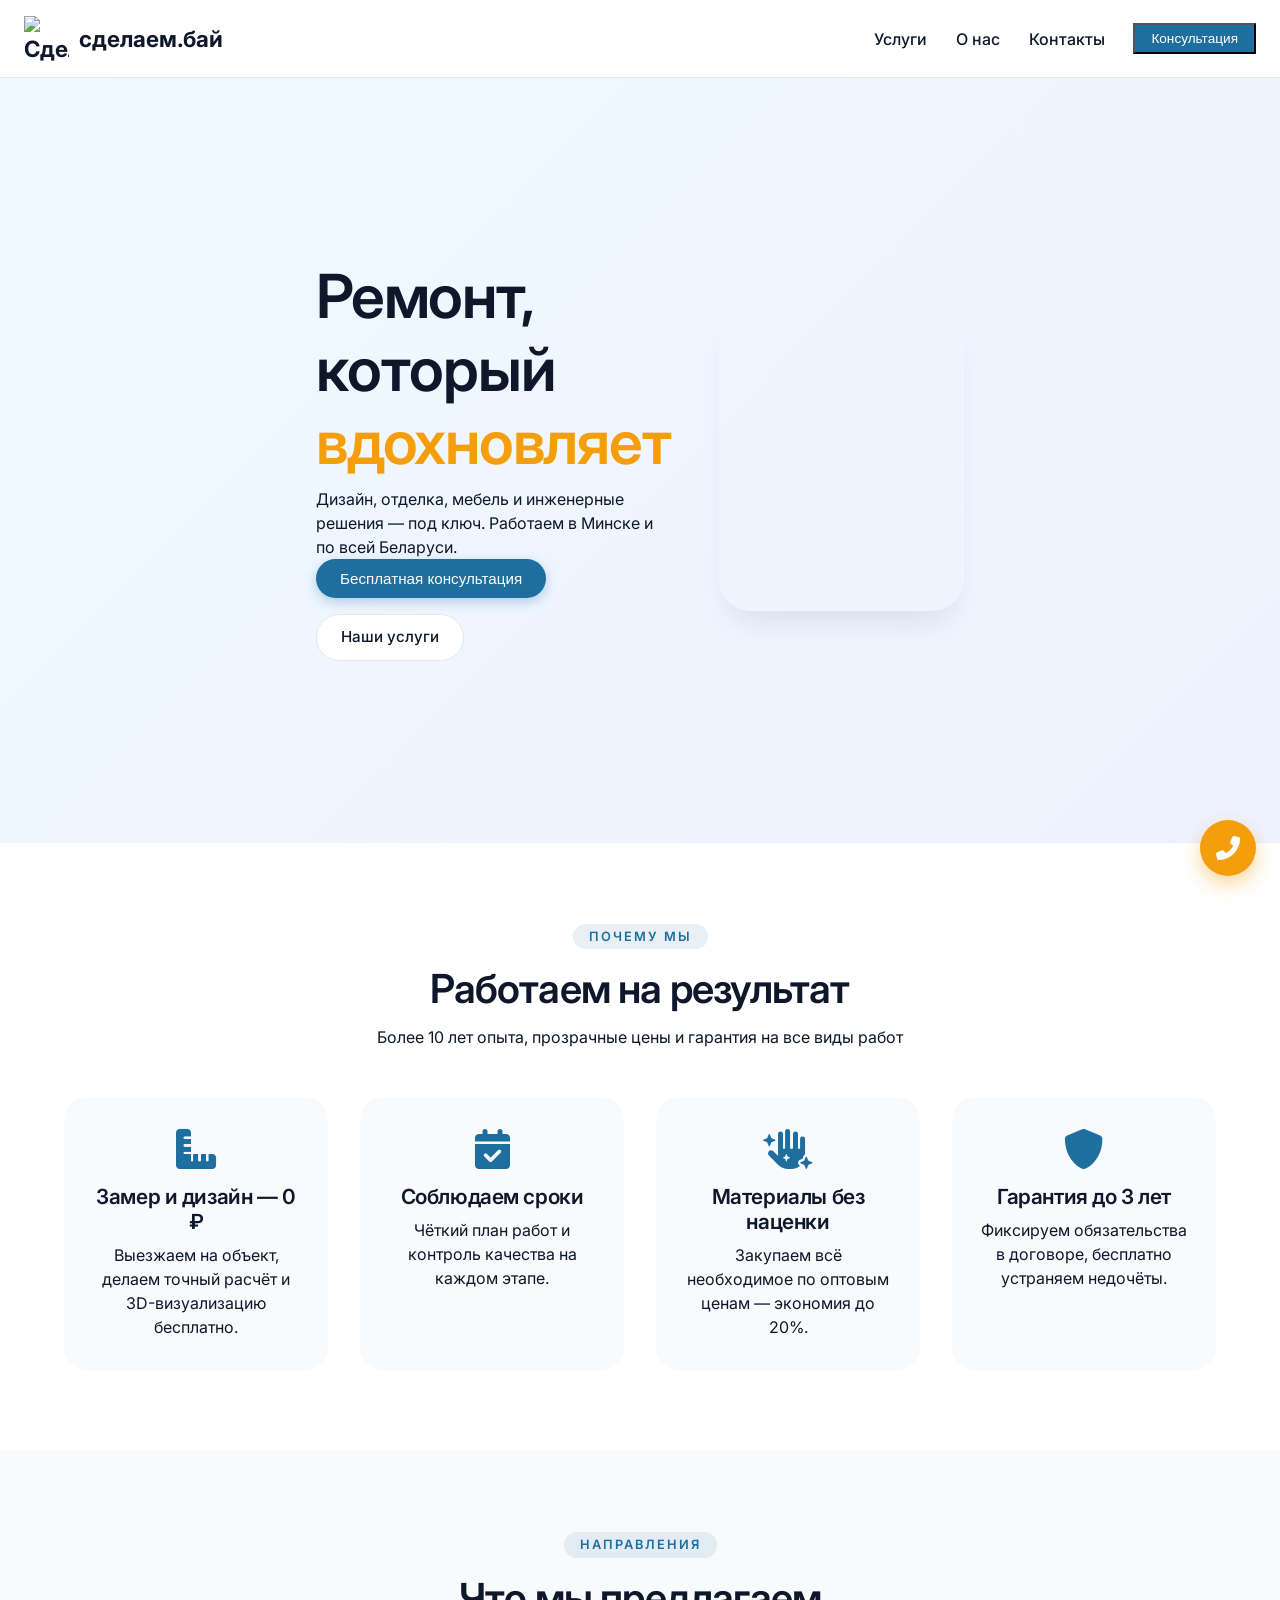
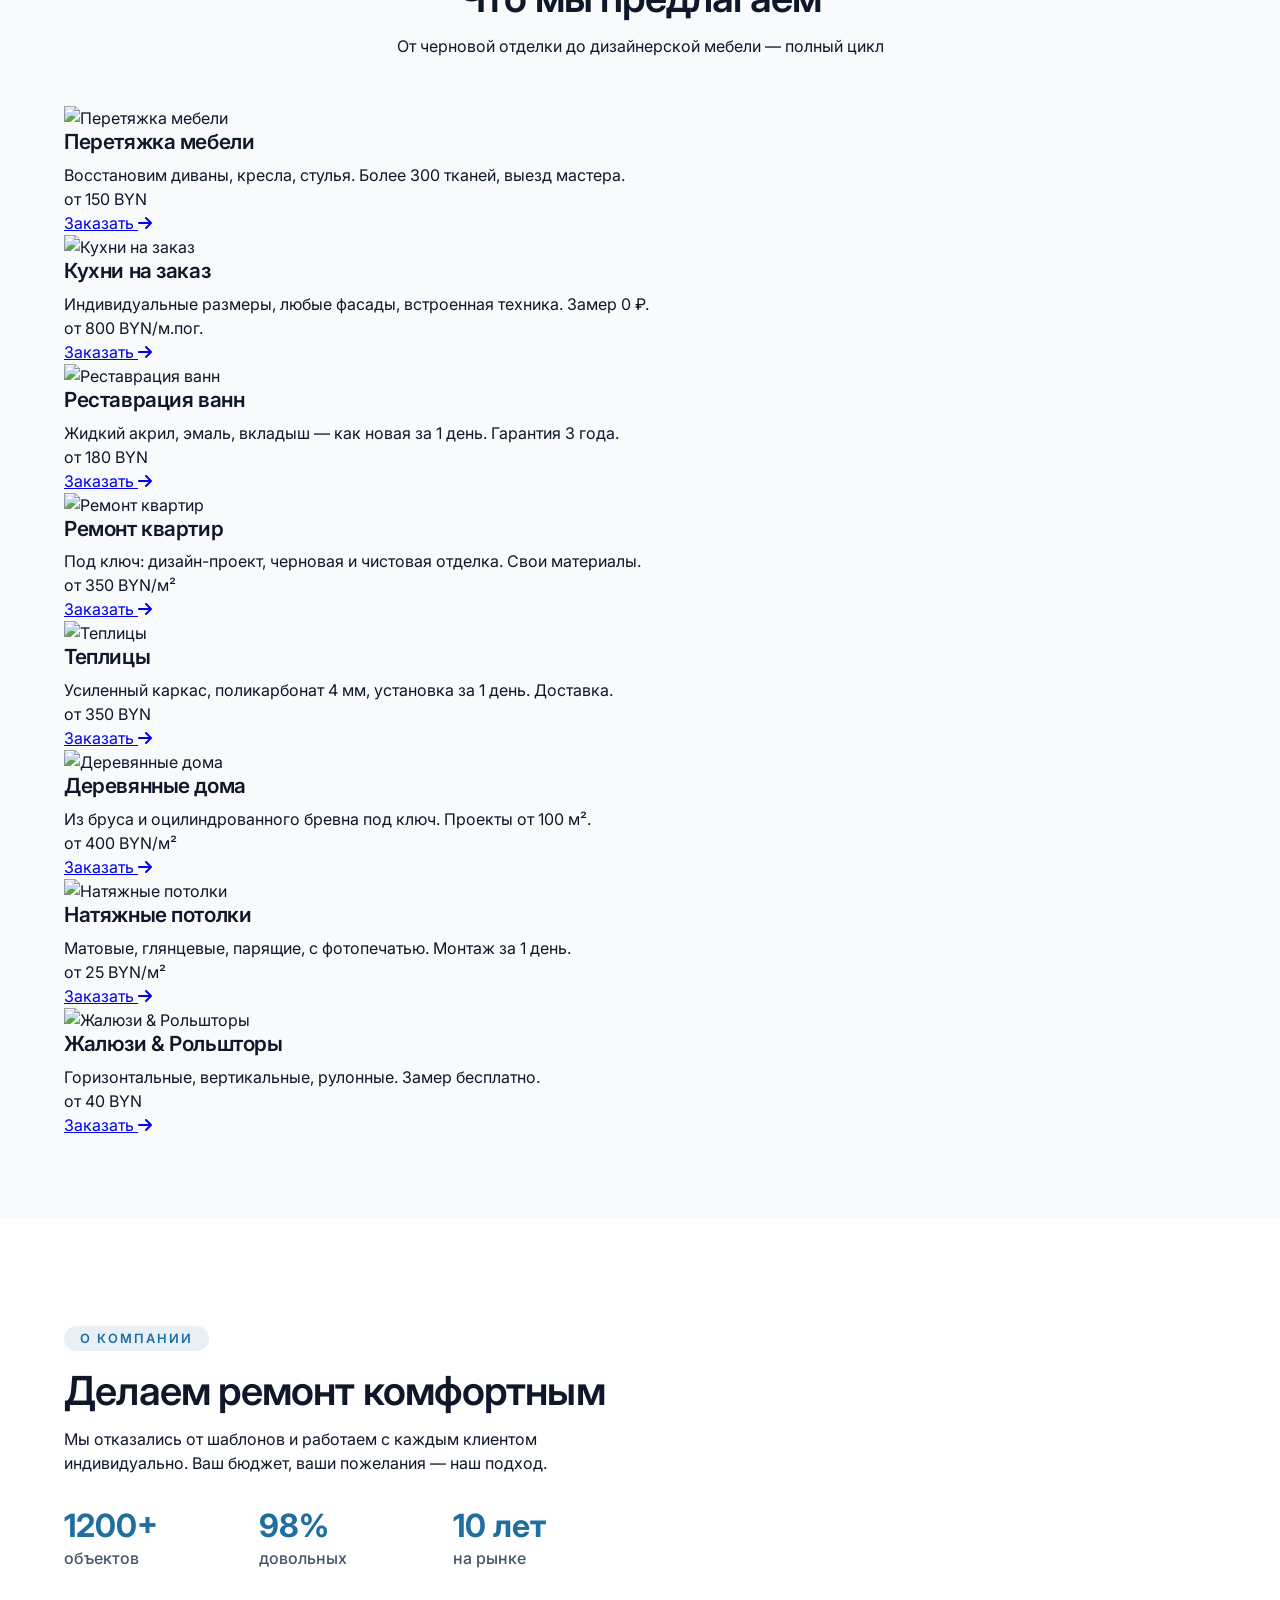
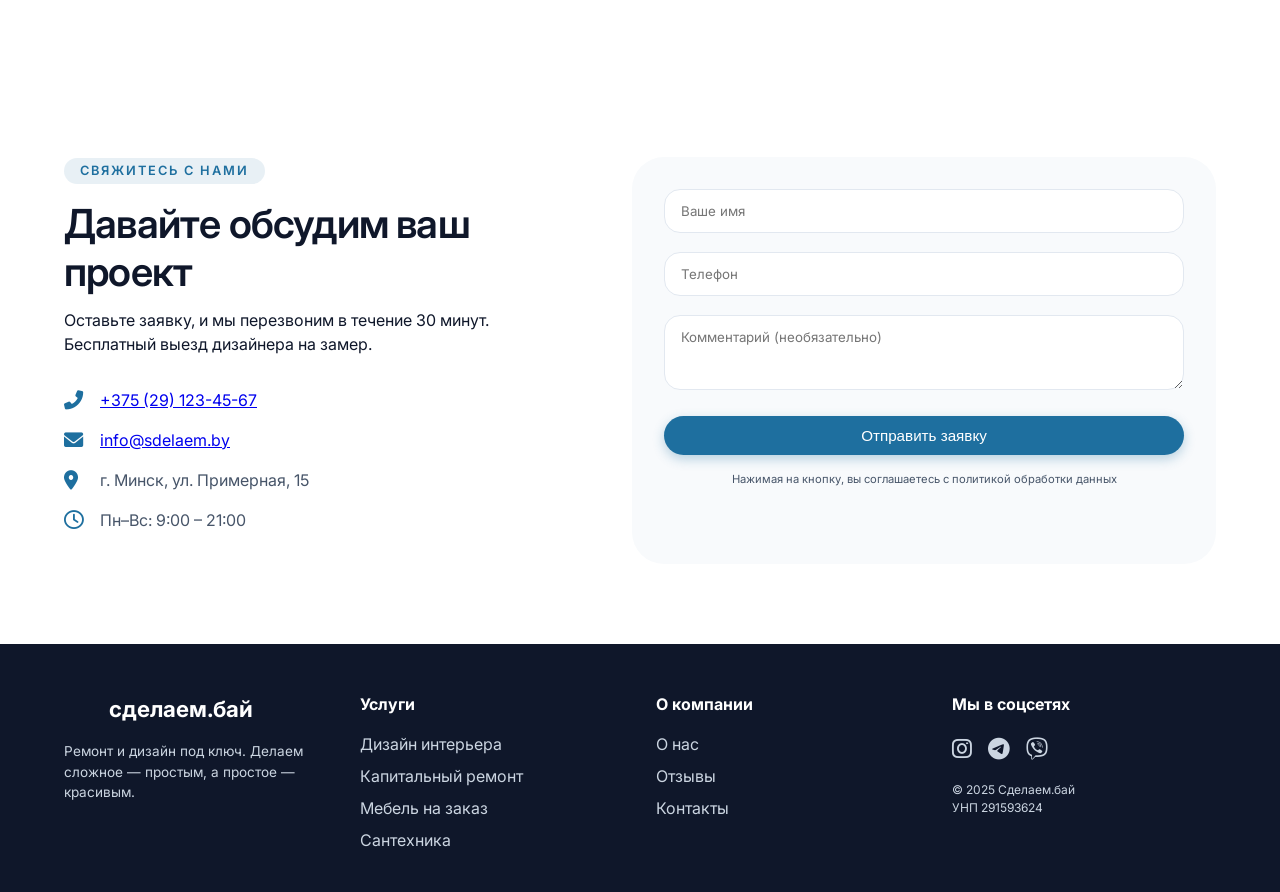
==== commit 2a95f94a: "+-change" ====
--- a/index.html
+++ b/index.html
@@ -1,40 +1,45 @@
 <!DOCTYPE html>
-<html lang="ru">
+<html lang="ru" itemscope itemtype="http://schema.org/WebPage">
 <head>
   <meta charset="UTF-8">
-  <meta name="viewport" content="width=device-width, initial-scale=1.0, viewport-fit=cover">
-  <meta name="description" content="Современный ремонт квартир и домов в Минске. Дизайн, отделка, мебель, сантехника – всё в одном месте. Бесплатная консультация.">
-  <meta name="keywords" content="ремонт квартир, дизайн интерьера, Минск, строительные услуги, реставрация ванн, мебель на заказ">
-  <meta name="author" content="sdelaem.by">
-  <title>Сделаем.бай — Современный ремонт и дизайн в Минске</title>
-  <link rel="icon" type="image/x-icon" href="https://sdelaem.by/common/images/favicon.jpg">
+  <meta name="yandex-verification" content="6bf1f0b8615a57c2">
+  <meta name="robots" content="index, follow">
+  <meta name="viewport" content="width=device-width, initial-scale=1.0">
+  
+  <title>Сделаем.бай — Ремонт, мебель, дача под ключ в Минске</title>
+  <meta name="description" content="Все для ремонта в Минске и области: услуги сантехники, реставрация ванн, пиломатериалы, мебель на заказ. Работаем по всей Беларуси.">
+  <meta name="keywords" content="ремонт квартир, дома, офисы, Минск, пиломатериалы, реставрация ванн, жалюзи, перетяжка мебели">
+  <link rel="canonical" href="https://sdelaem.by/">
+  <meta property="og:title" content="Ремонт Квартир, Домов, Продажа Строительных Материалов в Минске">
+  <meta property="og:description" content="Все для ремонта вашего дома в Минске и Минской области. Услуги по сантехническим работам, реставрации ванн - жидким акрилом, эмалью, вкладышем. Продажа пиломатериалов.">
+  <meta property="og:image" content="https://sdelaem.by/images/bg.jpg">
+  <meta property="og:type" content="website">
+  <meta property="og:url" content="https://sdelaem.by/">
+  <meta property="og:site_name" content="Все для ремонта в Минске и по всей Беларуси">
+  
+  <link rel="shortcut icon" href="https://sdelaem.by/common/images/favicon.jpg">
   <link rel="apple-touch-icon" href="https://sdelaem.by/common/images/webclip.png">
-  <!-- Font Awesome 6 (бесплатные иконки) -->
+  
+  <link href="https://fonts.googleapis.com/css2?family=Inter:opsz,wght@14..32,300;400;500;600;700&display=swap" rel="stylesheet">
   <link rel="stylesheet" href="https://cdnjs.cloudflare.com/ajax/libs/font-awesome/6.0.0-beta3/css/all.min.css">
-  <!-- Google Fonts: Inter + Fallback -->
-  <link href="https://fonts.googleapis.com/css2?family=Inter:opsz,wght@14..32,300;14..32,400;14..32,500;14..32,600;14..32,700&display=swap" rel="stylesheet">
   <link rel="stylesheet" href="css/style.css">
 </head>
 <body>
-
 <div class="wrapper">
   <!-- Шапка -->
   <header class="header">
-    <div class="container header__inner">
+    <div class="header__inner">
       <a href="/" class="logo">
-        <img src="https://sdelaem.by/common/images/webclip.png" alt="Сделаем.бай" width="50" height="50" loading="lazy">
-        <span class="logo__text">сделаем<span class="dot">.</span>бай</span>
+        <img src="https://sdelaem.by/common/images/webclip.png" alt="Сделаем.бай" width="45" height="45" loading="lazy">
+        <span>сделаем<span class="dot">.</span>бай</span>
       </a>
       <nav class="nav">
-        <button class="nav__toggle" id="navToggle" aria-label="Меню">
-          <i class="fas fa-bars"></i>
-        </button>
+        <button class="nav__toggle" id="navToggle" aria-label="Меню"><i class="fas fa-bars"></i></button>
         <ul class="nav__list" id="navList">
           <li><a href="#services">Услуги</a></li>
           <li><a href="#about">О нас</a></li>
-          <li><a href="#projects">Проекты</a></li>
           <li><a href="#contacts">Контакты</a></li>
-          <li><button class="btn btn--small" data-open-modal>Консультация</button></li>
+          <li><button class="btn--small" data-open-modal">Консультация</button></li>
         </ul>
       </nav>
     </div>
@@ -45,16 +50,14 @@
     <section class="hero">
       <div class="container hero__inner">
         <div class="hero__content">
-          <h1 class="hero__title">Ремонт, который <span class="accent">вдохновляет</span></h1>
-          <p class="hero__text">Дизайн, отделка, мебель и инженерные решения — под ключ. Работаем в Минске и по всей Беларуси.</p>
+          <h1>Ремонт, который <span class="accent">вдохновляет</span></h1>
+          <p>Дизайн, отделка, мебель и инженерные решения — под ключ. Работаем в Минске и по всей Беларуси.</p>
           <div class="hero__buttons">
             <button class="btn btn--primary" data-open-modal>Бесплатная консультация</button>
             <a href="#services" class="btn btn--outline">Наши услуги</a>
           </div>
         </div>
-        <div class="hero__image">
-          <!-- декоративный фон через CSS -->
-        </div>
+        <div class="hero__image"></div>
       </div>
     </section>
 
@@ -67,31 +70,15 @@
           <p>Более 10 лет опыта, прозрачные цены и гарантия на все виды работ</p>
         </div>
         <div class="benefits__grid">
-          <div class="benefit-card">
-            <i class="fas fa-ruler-combined"></i>
-            <h3>Замер и дизайн — 0 ₽</h3>
-            <p>Выезжаем на объект, делаем точный расчёт и 3D-визуализацию бесплатно.</p>
-          </div>
-          <div class="benefit-card">
-            <i class="fas fa-calendar-check"></i>
-            <h3>Соблюдаем сроки</h3>
-            <p>Чёткий план работ и контроль качества на каждом этапе.</p>
-          </div>
-          <div class="benefit-card">
-            <i class="fas fa-hand-sparkles"></i>
-            <h3>Материалы без наценки</h3>
-            <p>Закупаем всё необходимое по оптовым ценам — экономия до 20%.</p>
-          </div>
-          <div class="benefit-card">
-            <i class="fas fa-shield-alt"></i>
-            <h3>Гарантия до 3 лет</h3>
-            <p>Фиксируем обязательства в договоре, бесплатно устраняем недочёты.</p>
-          </div>
+          <div class="benefit-card"><i class="fas fa-ruler-combined"></i><h3>Замер и дизайн — 0 ₽</h3><p>Выезжаем на объект, делаем точный расчёт и 3D-визуализацию бесплатно.</p></div>
+          <div class="benefit-card"><i class="fas fa-calendar-check"></i><h3>Соблюдаем сроки</h3><p>Чёткий план работ и контроль качества на каждом этапе.</p></div>
+          <div class="benefit-card"><i class="fas fa-hand-sparkles"></i><h3>Материалы без наценки</h3><p>Закупаем всё необходимое по оптовым ценам — экономия до 20%.</p></div>
+          <div class="benefit-card"><i class="fas fa-shield-alt"></i><h3>Гарантия до 3 лет</h3><p>Фиксируем обязательства в договоре, бесплатно устраняем недочёты.</p></div>
         </div>
       </div>
     </section>
 
-    <!-- Услуги (карточки) -->
+    <!-- Стеклянные карточки услуг -->
     <section class="services" id="services">
       <div class="container">
         <div class="section-header">
@@ -99,48 +86,20 @@
           <h2>Что мы предлагаем</h2>
           <p>От черновой отделки до дизайнерской мебели — полный цикл</p>
         </div>
-        <div class="services__grid">
-          <!-- Карточки генерируются через JS, но можно и статически -->
-        </div>
+        <div class="glass-grid" id="servicesGrid"></div>
       </div>
     </section>
 
-    <!-- Секция "О нас" с цифрами -->
+    <!-- О нас с цифрами -->
     <section class="stats" id="about">
       <div class="container stats__inner">
         <div class="stats__content">
           <span class="section-tag">О компании</span>
           <h2>Делаем ремонт комфортным</h2>
           <p>Мы отказались от шаблонов и работаем с каждым клиентом индивидуально. Ваш бюджет, ваши пожелания — наш подход.</p>
-          <div class="stats__numbers">
-            <div><span>1200+</span> завершённых объектов</div>
-            <div><span>98%</span> довольных клиентов</div>
-            <div><span>10 лет</span> на рынке</div>
-          </div>
+          <div class="stats__numbers"><div><span>1200+</span> объектов</div><div><span>98%</span> довольных</div><div><span>10 лет</span> на рынке</div></div>
         </div>
-        <div class="stats__image">
-          <!-- декоративная иллюстрация -->
-        </div>
-      </div>
-    </section>
-
-    <!-- Галерея/Проекты -->
-    <section class="gallery" id="projects">
-      <div class="container">
-        <div class="section-header">
-          <span class="section-tag">Наши работы</span>
-          <h2>Реальные проекты</h2>
-          <p>Квартиры, дома, офисы — посмотрите примеры</p>
-        </div>
-        <div class="gallery__grid">
-          <!-- 6 картинок-заглушек, можно заменить на реальные -->
-          <div class="gallery__item" style="background-image: url('https://sdelaem.by/images/bg.jpg');"></div>
-          <div class="gallery__item" style="background-image: url('https://sdelaem.by/images/peretyjka.jpg');"></div>
-          <div class="gallery__item" style="background-image: url('https://sdelaem.by/images/mygkay-mebel.jpg');"></div>
-          <div class="gallery__item" style="background-image: url('https://sdelaem.by/images/kuxni.jpg');"></div>
-          <div class="gallery__item" style="background-image: url('https://sdelaem.by/images/vanny.jpg');"></div>
-          <div class="gallery__item" style="background-image: url('https://sdelaem.by/images/okna.jpg');"></div>
-        </div>
+        <div class="stats__image"></div>
       </div>
     </section>
 
@@ -160,15 +119,9 @@
         </div>
         <div class="contact__form">
           <form id="callbackForm" class="form">
-            <div class="form__group">
-              <input type="text" name="name" id="name" placeholder="Ваше имя" required>
-            </div>
-            <div class="form__group">
-              <input type="tel" name="phone" id="phone" placeholder="Телефон" required>
-            </div>
-            <div class="form__group">
-              <textarea name="message" rows="3" placeholder="Комментарий (необязательно)"></textarea>
-            </div>
+            <div class="form__group"><input type="text" name="name" placeholder="Ваше имя" required></div>
+            <div class="form__group"><input type="tel" name="phone" placeholder="Телефон" required></div>
+            <div class="form__group"><textarea name="message" rows="3" placeholder="Комментарий (необязательно)"></textarea></div>
             <button type="submit" class="btn btn--primary btn--full">Отправить заявку</button>
             <p class="form__note">Нажимая на кнопку, вы соглашаетесь с политикой обработки данных</p>
           </form>
@@ -179,63 +132,26 @@
 
   <footer class="footer">
     <div class="container footer__inner">
-      <div class="footer__col">
-        <a href="/" class="logo">
-          <img src="https://sdelaem.by/common/images/webclip.png" alt="Сделаем.бай" width="40">
-          <span>сделаем.бай</span>
-        </a>
-        <p>Ремонт и дизайн под ключ. Делаем сложное — простым, а простое — красивым.</p>
-      </div>
-      <div class="footer__col">
-        <h4>Услуги</h4>
-        <ul>
-          <li><a href="#">Дизайн интерьера</a></li>
-          <li><a href="#">Капитальный ремонт</a></li>
-          <li><a href="#">Мебель на заказ</a></li>
-          <li><a href="#">Сантехника</a></li>
-        </ul>
-      </div>
-      <div class="footer__col">
-        <h4>О компании</h4>
-        <ul>
-          <li><a href="#">О нас</a></li>
-          <li><a href="#">Отзывы</a></li>
-          <li><a href="#">Вакансии</a></li>
-          <li><a href="#">Контакты</a></li>
-        </ul>
-      </div>
-      <div class="footer__col">
-        <h4>Мы в соцсетях</h4>
-        <div class="socials">
-          <a href="#"><i class="fab fa-instagram"></i></a>
-          <a href="#"><i class="fab fa-telegram"></i></a>
-          <a href="#"><i class="fab fa-viber"></i></a>
-        </div>
-        <div class="footer__copyright">
-          © 2025 Сделаем.бай <br> УНП 291593624
-        </div>
-      </div>
+      <div class="footer__col"><a href="/" class="logo"><img src="https://sdelaem.by/common/images/webclip.png" width="35" alt=""><span>сделаем.бай</span></a><p>Ремонт и дизайн под ключ. Делаем сложное — простым, а простое — красивым.</p></div>
+      <div class="footer__col"><h4>Услуги</h4><ul><li><a href="#">Дизайн интерьера</a></li><li><a href="#">Капитальный ремонт</a></li><li><a href="#">Мебель на заказ</a></li><li><a href="#">Сантехника</a></li></ul></div>
+      <div class="footer__col"><h4>О компании</h4><ul><li><a href="#">О нас</a></li><li><a href="#">Отзывы</a></li><li><a href="#">Контакты</a></li></ul></div>
+      <div class="footer__col"><h4>Мы в соцсетях</h4><div class="socials"><a href="#"><i class="fab fa-instagram"></i></a><a href="#"><i class="fab fa-telegram"></i></a><a href="#"><i class="fab fa-viber"></i></a></div><div class="footer__copyright">© 2025 Сделаем.бай <br> УНП 291593624</div></div>
     </div>
   </footer>
 
   <!-- Модальное окно -->
   <div class="modal" id="callbackModal">
-    <div class="modal__content">
-      <button class="modal__close" aria-label="Закрыть">&times;</button>
-      <h3>Заказать консультацию</h3>
-      <form id="modalForm">
-        <input type="text" name="name" placeholder="Ваше имя" required>
-        <input type="tel" name="phone" placeholder="Ваш телефон" required>
-        <button type="submit" class="btn btn--primary btn--full">Перезвоните мне</button>
-      </form>
+    <div class="modal__content"><button class="modal__close">&times;</button><h3>Заказать консультацию</h3>
+      <form id="modalForm"><input type="text" name="name" placeholder="Ваше имя" required><input type="tel" name="phone" placeholder="Телефон" required><button type="submit" class="btn btn--primary btn--full">Перезвоните мне</button></form>
     </div>
   </div>
 
-  <button class="floating-callback" data-open-modal aria-label="Позвонить">
-    <i class="fas fa-phone-alt"></i>
-  </button>
+  <button class="floating-callback" data-open-modal aria-label="Позвонить"><i class="fas fa-phone-alt"></i></button>
 </div>
 
 <script src="js/script.js"></script>
+<!-- Yandex.Metrika -->
+<script>(function(m,e,t,r,i,k,a){m[i]=m[i]||function(){(m[i].a=m[i].a||[]).push(arguments)};m[i].l=1*new Date();k=e.createElement(t),a=e.getElementsByTagName(t)[0],k.async=1,k.src=r,a.parentNode.insertBefore(k,a)})(window,document,"script","https://mc.yandex.ru/metrika/tag.js","ym");ym(47447764,"init",{clickmap:true,trackLinks:true,accurateTrackBounce:true,webvisor:true});</script>
+<noscript><div><img src="https://mc.yandex.ru/watch/47447764" style="position:absolute; left:-9999px;" alt=""></div></noscript>
 </body>
 </html>
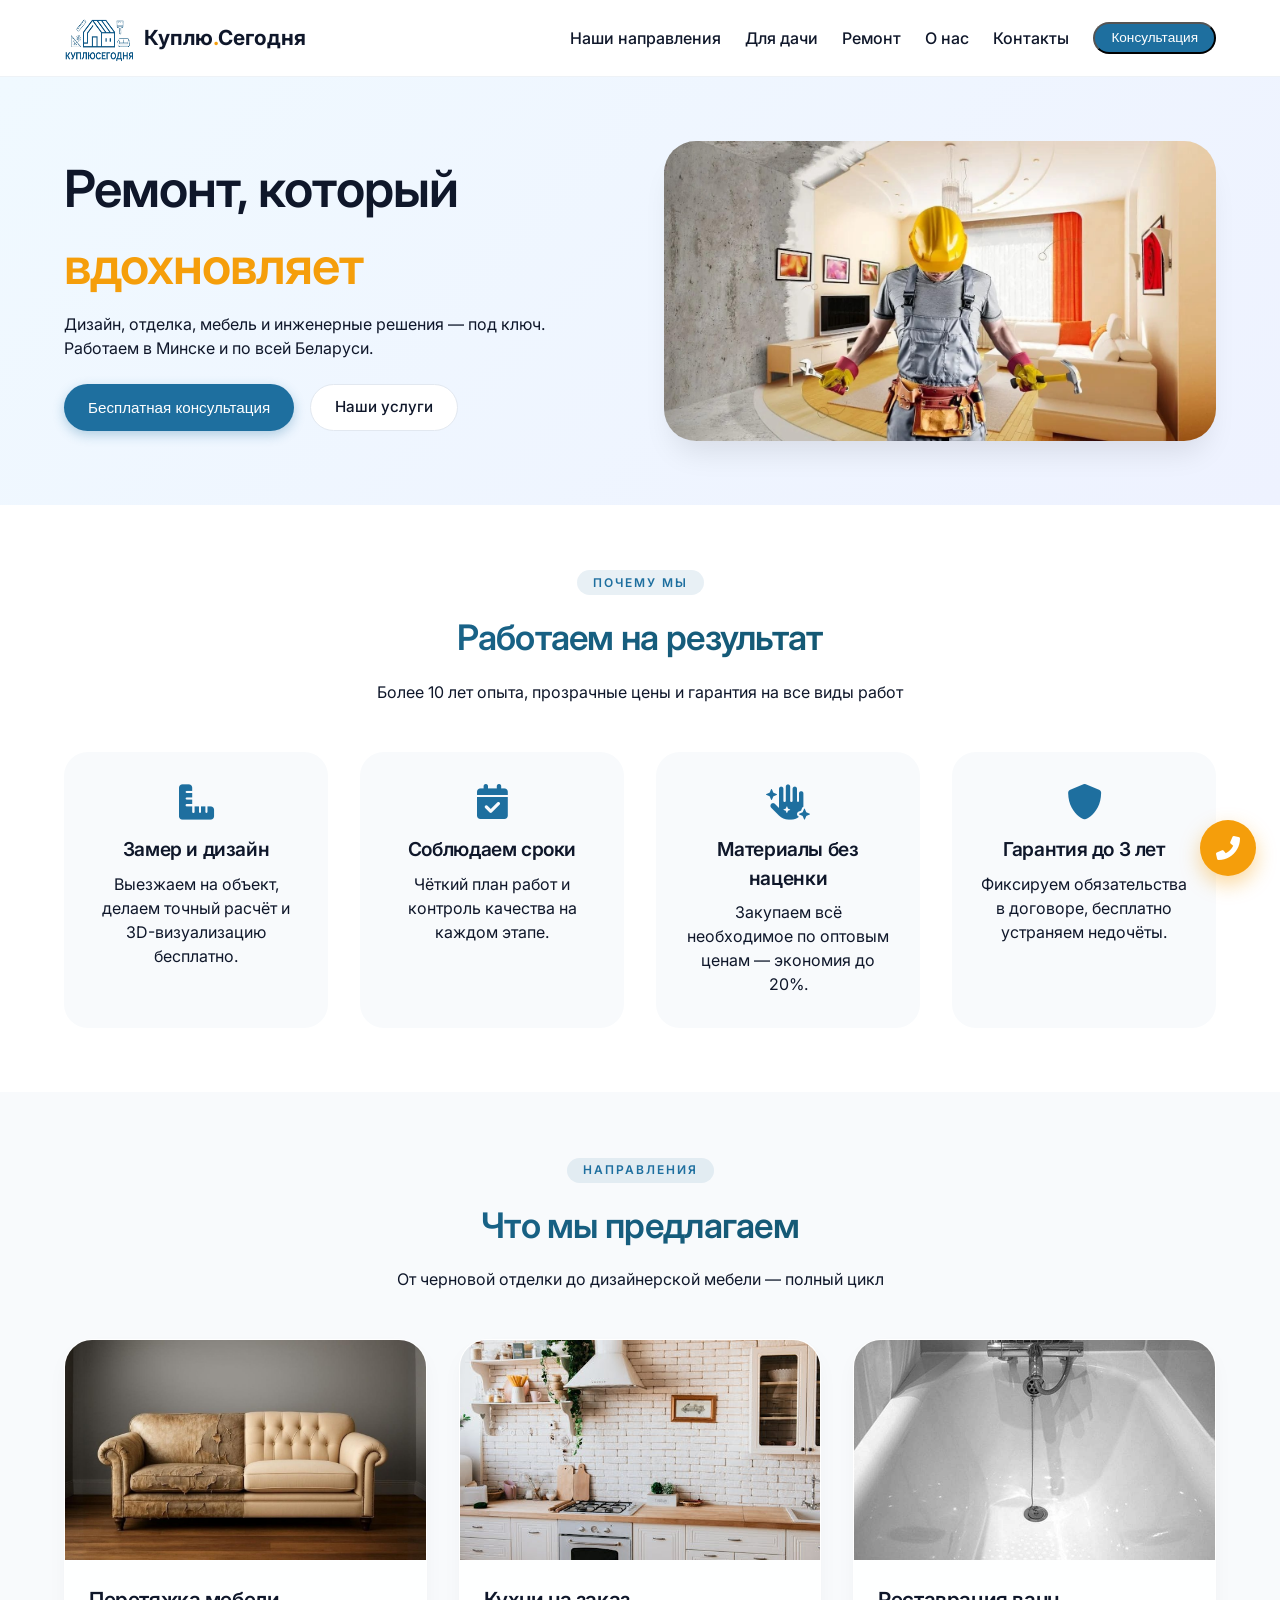
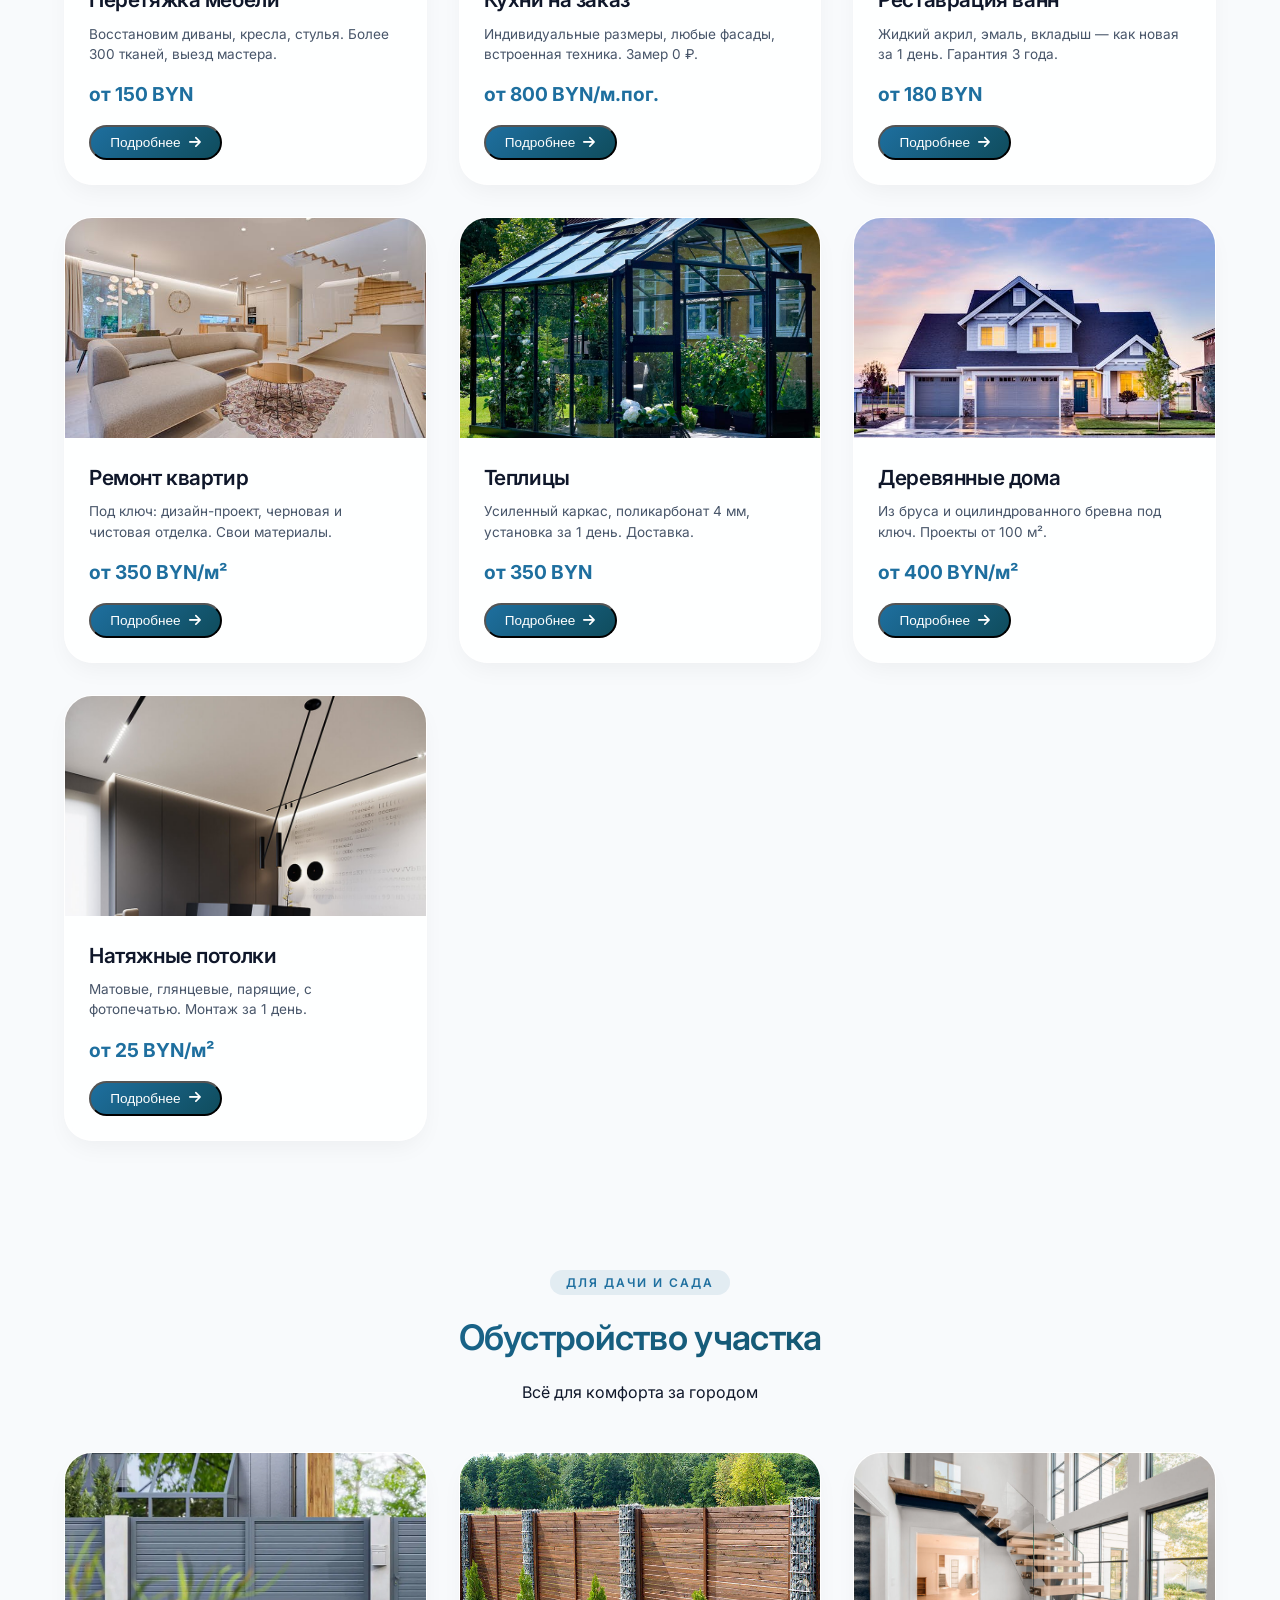
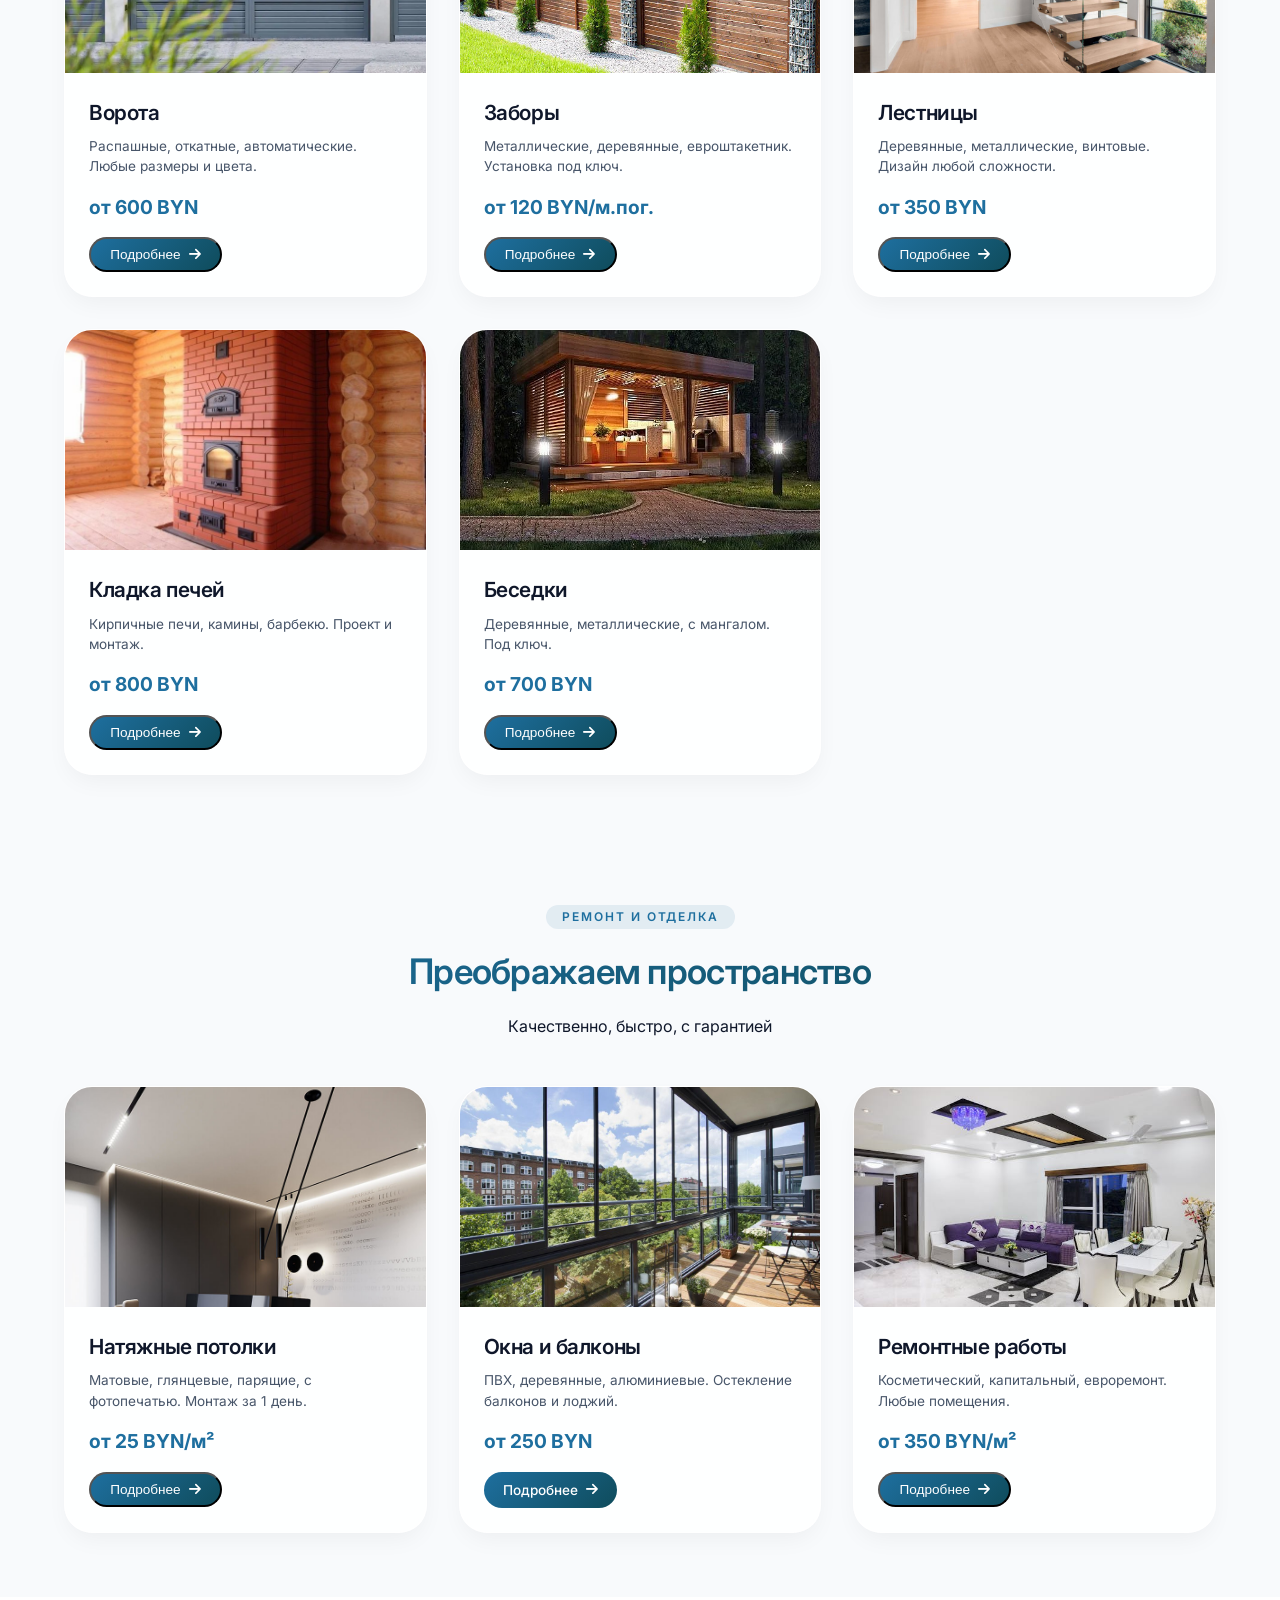
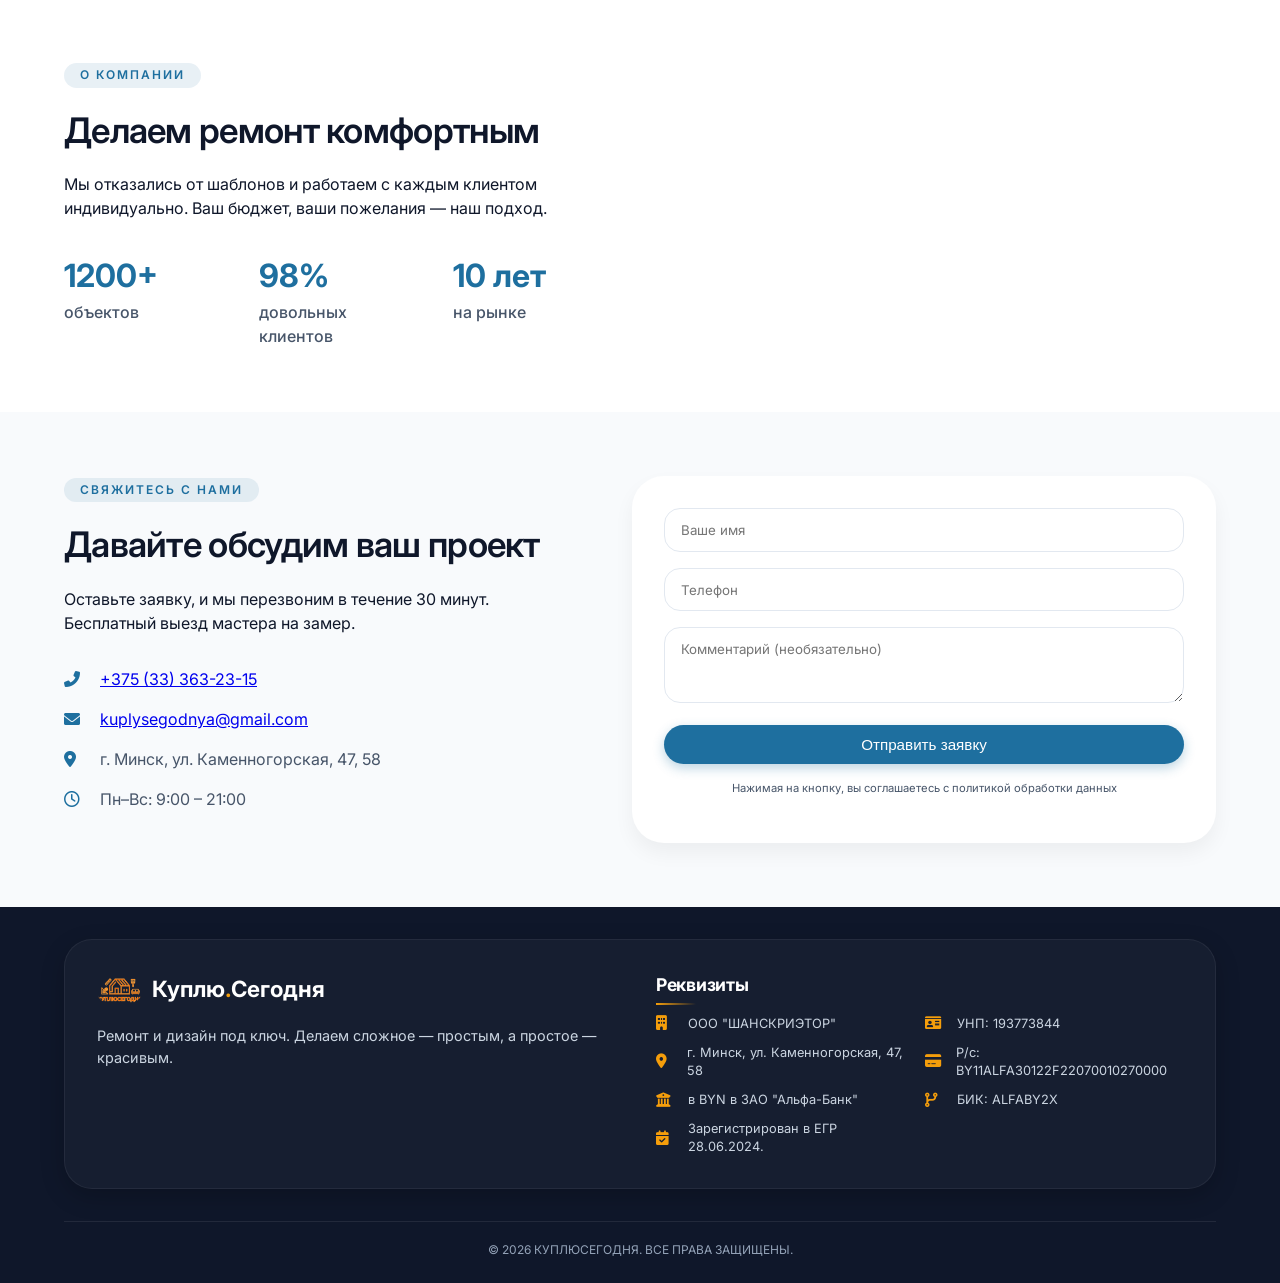
==== commit f15ce551: "13.04" ====
--- a/index.html
+++ b/index.html
@@ -2,23 +2,21 @@
 <html lang="ru" itemscope itemtype="http://schema.org/WebPage">
 <head>
   <meta charset="UTF-8">
-  <meta name="yandex-verification" content="6bf1f0b8615a57c2">
   <meta name="robots" content="index, follow">
   <meta name="viewport" content="width=device-width, initial-scale=1.0">
+  <title>КуплюСегодня — Ремонт, мебель, дача под ключ в Минске</title>
+  <meta name="description" content="Все для ремонта и дачи в Минске: услуги сантехники, реставрация ванн, мебель на заказ, ворота, заборы, теплицы. Работаем по всей Беларуси.">
+  <meta name="keywords" content="ремонт квартир, дома, офисы, Минск, пиломатериалы, реставрация ванн, жалюзи, перетяжка мебели">
+  <link rel="canonical" href="https://kuplysegodnya.by/">
+  <meta property="og:title" content="КуплюСегодня — Ремонт, мебель, дача под ключ">
+  <meta property="og:description" content="Все для ремонта вашего дома в Минске и Минской области. Услуги по сантехническим работам, реставрации ванн, продажа пиломатериалов.">
+  <meta property="og:image" content="https://kuplysegodnya.by/img/main-bg.jpg">
+  <meta property="og:type" content="website">
+  <meta property="og:url" content="https://kuplysegodnya.by/">
+  <meta property="og:site_name" content="КуплюСегодня — всё для ремонта">
   
-  <title>Сделаем.бай — Ремонт, мебель, дача под ключ в Минске</title>
-  <meta name="description" content="Все для ремонта в Минске и области: услуги сантехники, реставрация ванн, пиломатериалы, мебель на заказ. Работаем по всей Беларуси.">
-  <meta name="keywords" content="ремонт квартир, дома, офисы, Минск, пиломатериалы, реставрация ванн, жалюзи, перетяжка мебели">
-  <link rel="canonical" href="https://sdelaem.by/">
-  <meta property="og:title" content="Ремонт Квартир, Домов, Продажа Строительных Материалов в Минске">
-  <meta property="og:description" content="Все для ремонта вашего дома в Минске и Минской области. Услуги по сантехническим работам, реставрации ванн - жидким акрилом, эмалью, вкладышем. Продажа пиломатериалов.">
-  <meta property="og:image" content="https://sdelaem.by/images/bg.jpg">
-  <meta property="og:type" content="website">
-  <meta property="og:url" content="https://sdelaem.by/">
-  <meta property="og:site_name" content="Все для ремонта в Минске и по всей Беларуси">
-  
-  <link rel="shortcut icon" href="https://sdelaem.by/common/images/favicon.jpg">
-  <link rel="apple-touch-icon" href="https://sdelaem.by/common/images/webclip.png">
+  <link rel="shortcut icon" href="img/logo.png">
+  <link rel="apple-touch-icon" href="img/logo.png">
   
   <link href="https://fonts.googleapis.com/css2?family=Inter:opsz,wght@14..32,300;400;500;600;700&display=swap" rel="stylesheet">
   <link rel="stylesheet" href="https://cdnjs.cloudflare.com/ajax/libs/font-awesome/6.0.0-beta3/css/all.min.css">
@@ -26,27 +24,27 @@
 </head>
 <body>
 <div class="wrapper">
-  <!-- Шапка -->
   <header class="header">
     <div class="header__inner">
       <a href="/" class="logo">
-        <img src="https://sdelaem.by/common/images/webclip.png" alt="Сделаем.бай" width="45" height="45" loading="lazy">
-        <span>сделаем<span class="dot">.</span>бай</span>
+        <img src="img/logo.png" alt="КуплюСегодня" width="70" height="50" loading="lazy">
+        <span>Куплю<span class="dot">.</span>Сегодня</span>
       </a>
       <nav class="nav">
         <button class="nav__toggle" id="navToggle" aria-label="Меню"><i class="fas fa-bars"></i></button>
         <ul class="nav__list" id="navList">
-          <li><a href="#services">Услуги</a></li>
+          <li><a href="#services-main">Наши направления</a></li>
+          <li><a href="#dacha">Для дачи</a></li>
+          <li><a href="#remont">Ремонт</a></li>
           <li><a href="#about">О нас</a></li>
           <li><a href="#contacts">Контакты</a></li>
-          <li><button class="btn--small" data-open-modal">Консультация</button></li>
+          <li><button class="btn--small" data-open-modal>Консультация</button></li>
         </ul>
       </nav>
     </div>
   </header>
 
   <main>
-    <!-- Hero секция -->
     <section class="hero">
       <div class="container hero__inner">
         <div class="hero__content">
@@ -54,14 +52,13 @@
           <p>Дизайн, отделка, мебель и инженерные решения — под ключ. Работаем в Минске и по всей Беларуси.</p>
           <div class="hero__buttons">
             <button class="btn btn--primary" data-open-modal>Бесплатная консультация</button>
-            <a href="#services" class="btn btn--outline">Наши услуги</a>
+            <a href="#services-main" class="btn btn--outline">Наши услуги</a>
           </div>
         </div>
         <div class="hero__image"></div>
       </div>
     </section>
 
-    <!-- Преимущества -->
     <section class="benefits">
       <div class="container">
         <div class="section-header">
@@ -70,7 +67,7 @@
           <p>Более 10 лет опыта, прозрачные цены и гарантия на все виды работ</p>
         </div>
         <div class="benefits__grid">
-          <div class="benefit-card"><i class="fas fa-ruler-combined"></i><h3>Замер и дизайн — 0 ₽</h3><p>Выезжаем на объект, делаем точный расчёт и 3D-визуализацию бесплатно.</p></div>
+          <div class="benefit-card"><i class="fas fa-ruler-combined"></i><h3>Замер и дизайн</h3><p>Выезжаем на объект, делаем точный расчёт и 3D-визуализацию бесплатно.</p></div>
           <div class="benefit-card"><i class="fas fa-calendar-check"></i><h3>Соблюдаем сроки</h3><p>Чёткий план работ и контроль качества на каждом этапе.</p></div>
           <div class="benefit-card"><i class="fas fa-hand-sparkles"></i><h3>Материалы без наценки</h3><p>Закупаем всё необходимое по оптовым ценам — экономия до 20%.</p></div>
           <div class="benefit-card"><i class="fas fa-shield-alt"></i><h3>Гарантия до 3 лет</h3><p>Фиксируем обязательства в договоре, бесплатно устраняем недочёты.</p></div>
@@ -78,8 +75,7 @@
       </div>
     </section>
 
-    <!-- Стеклянные карточки услуг -->
-    <section class="services" id="services">
+    <section class="services" id="services-main">
       <div class="container">
         <div class="section-header">
           <span class="section-tag">Направления</span>
@@ -90,30 +86,50 @@
       </div>
     </section>
 
-    <!-- О нас с цифрами -->
+    <section class="services alt-bg" id="dacha">
+      <div class="container">
+        <div class="section-header">
+          <span class="section-tag">Для дачи и сада</span>
+          <h2>Обустройство участка</h2>
+          <p>Всё для комфорта за городом</p>
+        </div>
+        <div class="glass-grid" id="dachaGrid"></div>
+      </div>
+    </section>
+
+    <section class="services" id="remont">
+      <div class="container">
+        <div class="section-header">
+          <span class="section-tag">Ремонт и отделка</span>
+          <h2>Преображаем пространство</h2>
+          <p>Качественно, быстро, с гарантией</p>
+        </div>
+        <div class="glass-grid" id="remontGrid"></div>
+      </div>
+    </section>
+
     <section class="stats" id="about">
       <div class="container stats__inner">
         <div class="stats__content">
           <span class="section-tag">О компании</span>
           <h2>Делаем ремонт комфортным</h2>
           <p>Мы отказались от шаблонов и работаем с каждым клиентом индивидуально. Ваш бюджет, ваши пожелания — наш подход.</p>
-          <div class="stats__numbers"><div><span>1200+</span> объектов</div><div><span>98%</span> довольных</div><div><span>10 лет</span> на рынке</div></div>
+          <div class="stats__numbers"><div><span>1200+</span> объектов</div><div><span>98%</span> довольных клиентов</div><div><span>10 лет</span> на рынке</div></div>
         </div>
         <div class="stats__image"></div>
       </div>
     </section>
 
-    <!-- Контакты + форма -->
     <section class="contact" id="contacts">
       <div class="container contact__inner">
         <div class="contact__info">
           <span class="section-tag">Свяжитесь с нами</span>
           <h2>Давайте обсудим ваш проект</h2>
-          <p>Оставьте заявку, и мы перезвоним в течение 30 минут. Бесплатный выезд дизайнера на замер.</p>
+          <p>Оставьте заявку, и мы перезвоним в течение 30 минут. Бесплатный выезд мастера на замер.</p>
           <ul class="contact__list">
-            <li><i class="fas fa-phone-alt"></i> <a href="tel:+375291234567">+375 (29) 123-45-67</a></li>
-            <li><i class="fas fa-envelope"></i> <a href="mailto:info@sdelaem.by">info@sdelaem.by</a></li>
-            <li><i class="fas fa-map-marker-alt"></i> г. Минск, ул. Примерная, 15</li>
+            <li><i class="fas fa-phone-alt"></i> <a href="tel:+375333632315">+375 (33) 363-23-15</a></li>
+            <li><i class="fas fa-envelope"></i> <a href="mailto:kuplysegodnya@gmail.com">kuplysegodnya@gmail.com</a></li>
+            <li><i class="fas fa-map-marker-alt"></i> г. Минск, ул. Каменногорская, 47, 58</li>
             <li><i class="far fa-clock"></i> Пн–Вс: 9:00 – 21:00</li>
           </ul>
         </div>
@@ -130,19 +146,45 @@
     </section>
   </main>
 
-  <footer class="footer">
-    <div class="container footer__inner">
-      <div class="footer__col"><a href="/" class="logo"><img src="https://sdelaem.by/common/images/webclip.png" width="35" alt=""><span>сделаем.бай</span></a><p>Ремонт и дизайн под ключ. Делаем сложное — простым, а простое — красивым.</p></div>
-      <div class="footer__col"><h4>Услуги</h4><ul><li><a href="#">Дизайн интерьера</a></li><li><a href="#">Капитальный ремонт</a></li><li><a href="#">Мебель на заказ</a></li><li><a href="#">Сантехника</a></li></ul></div>
-      <div class="footer__col"><h4>О компании</h4><ul><li><a href="#">О нас</a></li><li><a href="#">Отзывы</a></li><li><a href="#">Контакты</a></li></ul></div>
-      <div class="footer__col"><h4>Мы в соцсетях</h4><div class="socials"><a href="#"><i class="fab fa-instagram"></i></a><a href="#"><i class="fab fa-telegram"></i></a><a href="#"><i class="fab fa-viber"></i></a></div><div class="footer__copyright">© 2025 Сделаем.бай <br> УНП 291593624</div></div>
+  <footer class="footer footer--card">
+    <div class="container">
+      <div class="footer__card">
+        <div class="footer__row">
+          <div class="footer__brand">
+            <a href="/" class="logo">
+              <img src="img/logo_foot.png" width="45" alt="КуплюСегодня">
+              <span>Куплю<span class="dot">.</span>Сегодня</span>
+            </a>
+            <p>Ремонт и дизайн под ключ. Делаем сложное — простым, а простое — красивым.</p>
+          </div>
+          <div class="footer__requisites-box">
+            <h4>Реквизиты</h4>
+            <div class="requisites-grid">
+              <div><i class="fas fa-building"></i> ООО "ШАНСКРИЭТОР"</div>
+              <div><i class="fas fa-id-card"></i> УНП: 193773844</div>
+              <div><i class="fas fa-map-marker-alt"></i> г. Минск, ул. Каменногорская, 47, 58</div>
+              <div><i class="fas fa-credit-card"></i> Р/с: BY11ALFA30122F22070010270000</div>
+              <div><i class="fas fa-university"></i> в BYN в ЗАО "Альфа-Банк"</div>
+              <div><i class="fas fa-code-branch"></i> БИК: ALFABY2X</div>
+              <div><i class="fas fa-calendar-check"></i> Зарегистрирован в ЕГР 28.06.2024.</div>
+            </div>
+          </div>
+        </div>
+      </div>
+      <div class="footer__copyright">© 2026 КУПЛЮСЕГОДНЯ. ВСЕ ПРАВА ЗАЩИЩЕНЫ.</div>
     </div>
   </footer>
-
-  <!-- Модальное окно -->
+  <!-- Модальное окно с комментарием -->
   <div class="modal" id="callbackModal">
-    <div class="modal__content"><button class="modal__close">&times;</button><h3>Заказать консультацию</h3>
-      <form id="modalForm"><input type="text" name="name" placeholder="Ваше имя" required><input type="tel" name="phone" placeholder="Телефон" required><button type="submit" class="btn btn--primary btn--full">Перезвоните мне</button></form>
+    <div class="modal__content">
+      <button class="modal__close">&times;</button>
+      <h3>Заказать консультацию</h3>
+      <form id="modalForm">
+        <input type="text" name="name" placeholder="Ваше имя" required>
+        <input type="tel" name="phone" placeholder="Телефон" required>
+        <textarea name="comment" rows="3" placeholder="Комментарий / пожелания (необязательно)"></textarea>
+        <button type="submit" class="btn btn--primary btn--full">Перезвоните мне</button>
+      </form>
     </div>
   </div>
 
@@ -150,8 +192,5 @@
 </div>
 
 <script src="js/script.js"></script>
-<!-- Yandex.Metrika -->
-<script>(function(m,e,t,r,i,k,a){m[i]=m[i]||function(){(m[i].a=m[i].a||[]).push(arguments)};m[i].l=1*new Date();k=e.createElement(t),a=e.getElementsByTagName(t)[0],k.async=1,k.src=r,a.parentNode.insertBefore(k,a)})(window,document,"script","https://mc.yandex.ru/metrika/tag.js","ym");ym(47447764,"init",{clickmap:true,trackLinks:true,accurateTrackBounce:true,webvisor:true});</script>
-<noscript><div><img src="https://mc.yandex.ru/watch/47447764" style="position:absolute; left:-9999px;" alt=""></div></noscript>
 </body>
 </html>
--- a/css/style.css
+++ b/css/style.css
@@ -4,72 +4,58 @@
   padding: 0;
   box-sizing: border-box;
 }
-
+body {
+  font-family: 'Inter', sans-serif;
+  background: #f8fafc;
+  color: #0f172a;
+  line-height: 1.5;
+}
+img {
+  max-width: 100%;
+  display: block;
+}
 :root {
-  --bg-white: #ffffff;
-  --bg-light: #f8fafc;
-  --text-dark: #0f172a;
-  --text-muted: #475569;
   --primary: #1e6f9f;
   --primary-dark: #0f4c5c;
   --accent: #f59e0b;
-  --accent-hover: #d97706;
-  --gray-border: #e2e8f0;
-  --shadow-sm: 0 10px 25px -5px rgba(0,0,0,0.05), 0 8px 10px -6px rgba(0,0,0,0.02);
-  --shadow-md: 0 20px 30px -12px rgba(0,0,0,0.1);
-  --transition: all 0.3s cubic-bezier(0.2, 0.9, 0.4, 1.1);
-}
-
-body {
-  font-family: 'Inter', -apple-system, BlinkMacSystemFont, 'Segoe UI', Roboto, Helvetica, sans-serif;
-  background: var(--bg-white);
-  color: var(--text-dark);
-  line-height: 1.5;
-  font-size: 16px;
-  scroll-behavior: smooth;
-}
-
+  --text-dark: #0f172a;
+  --text-muted: #475569;
+  --bg-light: #f8fafc;
+  --transition: all 0.3s ease;
+  --container-max: 1200px;
+}
 .container {
-  max-width: 1200px;
+  max-width: var(--container-max);
   margin: 0 auto;
   padding: 0 24px;
-}
-
-img {
-  max-width: 100%;
-  display: block;
 }
 
 /* ========== TYPOGRAPHY ========== */
 h1, h2, h3 {
   font-weight: 600;
   letter-spacing: -0.02em;
-  line-height: 1.2;
-}
-
+}
 h1 {
-  font-size: clamp(2.2rem, 6vw, 3.8rem);
+  font-size: clamp(2rem, 5vw, 3.2rem);
   margin-bottom: 0.5rem;
 }
-
 h2 {
-  font-size: clamp(1.8rem, 4vw, 2.5rem);
-  margin-bottom: 0.75rem;
-}
-
-h3 {
-  font-size: 1.3rem;
-  margin-bottom: 0.5rem;
-}
-
+  font-size: clamp(1.8rem, 4vw, 2.2rem);
+  margin-bottom: 1rem;
+}
 .section-header {
   text-align: center;
   margin-bottom: 3rem;
 }
-
+.section-header h2 {
+  background: linear-gradient(135deg, var(--primary), var(--primary-dark));
+  -webkit-background-clip: text;
+  background-clip: text;
+  color: transparent;
+}
 .section-tag {
   display: inline-block;
-  font-size: 0.8rem;
+  font-size: 0.75rem;
   font-weight: 600;
   text-transform: uppercase;
   letter-spacing: 2px;
@@ -79,7 +65,6 @@
   border-radius: 30px;
   margin-bottom: 1rem;
 }
-
 .accent {
   color: var(--accent);
 }
@@ -96,108 +81,95 @@
   transition: var(--transition);
   cursor: pointer;
   border: none;
-  background: none;
   font-size: 0.95rem;
   text-decoration: none;
 }
-
 .btn--primary {
   background: var(--primary);
   color: white;
   box-shadow: 0 4px 12px rgba(30,111,159,0.3);
 }
-
 .btn--primary:hover {
   background: var(--primary-dark);
   transform: translateY(-2px);
-  box-shadow: 0 8px 20px rgba(30,111,159,0.4);
-}
-
+}
 .btn--outline {
-  border: 1px solid var(--gray-border);
+  border: 1px solid #e2e8f0;
   background: white;
   color: var(--text-dark);
 }
-
 .btn--outline:hover {
   border-color: var(--primary);
   background: rgba(30,111,159,0.05);
 }
-
 .btn--small {
-  padding: 0.4rem 1rem;
-  font-size: 0.85rem;
   background: var(--primary);
   color: white;
-}
-
+  padding: 0.4rem 1rem;
+  border-radius: 30px;
+  font-size: 0.85rem;
+}
 .btn--full {
   width: 100%;
 }
 
-/* ========== HEADER & NAVIGATION ========== */
+/* ========== HEADER ========== */
 .header {
-  background: var(--bg-white);
-  border-bottom: 1px solid var(--gray-border);
+  background: white;
+  border-bottom: 1px solid #eef2f6;
   position: sticky;
   top: 0;
   z-index: 100;
   backdrop-filter: blur(8px);
   background: rgba(255,255,255,0.95);
 }
-
 .header__inner {
   display: flex;
   justify-content: space-between;
   align-items: center;
-  padding: 1rem 24px;
-}
-
+  padding: 0.8rem 24px;
+  max-width: var(--container-max);
+  margin: 0 auto;
+}
 .logo {
   display: flex;
   align-items: center;
   gap: 10px;
   text-decoration: none;
   font-weight: 700;
-  font-size: 1.4rem;
+  font-size: 1.3rem;
   color: var(--text-dark);
 }
-
-.logo__text .dot {
+.logo img {
+  /* border-radius: 12px; */
+}
+.dot {
   color: var(--accent);
 }
-
 .nav__list {
   display: flex;
-  gap: 1.8rem;
+  gap: 1.5rem;
   align-items: center;
   list-style: none;
 }
-
 .nav__list a {
   text-decoration: none;
   color: var(--text-dark);
   font-weight: 500;
   transition: var(--transition);
 }
-
 .nav__list a:hover {
   color: var(--primary);
 }
-
 .nav__toggle {
   display: none;
   background: none;
   border: none;
   font-size: 1.6rem;
   cursor: pointer;
-  color: var(--text-dark);
-}
-
+}
 @media (max-width: 768px) {
-  .nav__toggle {
-    display: block;
-  }
+  .nav__toggle { display: block; }
   .nav__list {
     display: none;
     flex-direction: column;
@@ -205,250 +177,178 @@
     top: 100%;
     left: 0;
     right: 0;
-    background: var(--bg-white);
-    padding: 1.5rem;
+    background: white;
+    padding: 1rem;
     gap: 1rem;
-    border-bottom: 1px solid var(--gray-border);
-    box-shadow: var(--shadow-sm);
+    border-bottom: 1px solid #eef2f6;
+    box-shadow: 0 10px 20px rgba(0,0,0,0.05);
   }
-  .nav__list.open {
-    display: flex;
-  }
+  .nav__list.open { display: flex; }
 }
 
 /* ========== HERO ========== */
 .hero {
-  background: linear-gradient(135deg, #f0f9ff 0%, #eef2ff 100%);
+  background: linear-gradient(135deg, #f0f9ff, #eef2ff);
   padding: 4rem 0;
-  min-height: 85vh;
-  display: flex;
-  align-items: center;
-}
-
+}
 .hero__inner {
   display: flex;
   align-items: center;
-  justify-content: space-between;
   gap: 3rem;
   flex-wrap: wrap;
 }
-
 .hero__content {
   flex: 1;
-  max-width: 600px;
-}
-
-.hero__title {
-  font-size: clamp(2rem, 5vw, 3.5rem);
-  margin-bottom: 1.2rem;
-}
-
-.hero__text {
-  font-size: 1.2rem;
-  color: var(--text-muted);
-  margin-bottom: 2rem;
-}
-
+}
 .hero__buttons {
   display: flex;
   gap: 1rem;
+  margin-top: 1.5rem;
   flex-wrap: wrap;
 }
-
 .hero__image {
   flex: 1;
   min-height: 300px;
-  background: url('https://sdelaem.by/images/bg.jpg') center/cover no-repeat;
+  background: url('/img/main-bg.jpg') center/cover no-repeat;
   border-radius: 32px;
-  box-shadow: var(--shadow-md);
-}
-
+  box-shadow: 0 20px 30px -10px rgba(0,0,0,0.1);
+}
 @media (max-width: 768px) {
-  .hero {
-    min-height: auto;
-    text-align: center;
-  }
-  .hero__buttons {
-    justify-content: center;
-  }
-}
-
-/* ========== BENEFITS (преимущества) ========== */
-.benefits {
-  padding: 5rem 0;
-  background: var(--bg-white);
-}
-
+  .hero { text-align: center; }
+  .hero__buttons { justify-content: center; }
+}
+
+/* ========== BENEFITS ========== */
+.benefits { padding: 4rem 0; background: white; }
 .benefits__grid {
   display: grid;
   grid-template-columns: repeat(auto-fit, minmax(240px, 1fr));
   gap: 2rem;
 }
-
 .benefit-card {
   background: var(--bg-light);
   padding: 2rem 1.5rem;
   border-radius: 24px;
+  text-align: center;
   transition: var(--transition);
-  text-align: center;
-}
-
-.benefit-card:hover {
-  transform: translateY(-5px);
-  box-shadow: var(--shadow-md);
-}
-
-.benefit-card i {
-  font-size: 2.5rem;
+}
+.benefit-card:hover { transform: translateY(-4px); box-shadow: 0 10px 20px rgba(0,0,0,0.05); }
+.benefit-card i { font-size: 2.2rem; color: var(--primary); margin-bottom: 1rem; }
+.benefit-card h3 { margin-bottom: 0.5rem; font-size: 1.2rem; }
+
+/* ========== СТЕКЛЯННЫЕ КАРТОЧКИ (общие) ========== */
+.services { padding: 4rem 0; }
+.services.alt-bg { background: var(--bg-light); }
+.glass-grid {
+  display: grid;
+  grid-template-columns: repeat(auto-fill, minmax(300px, 1fr));
+  gap: 2rem;
+}
+.glass-card {
+  background: rgba(255,255,255,0.85);
+  backdrop-filter: blur(8px);
+  border-radius: 28px;
+  overflow: hidden;
+  border: 1px solid rgba(255,255,255,0.8);
+  transition: all 0.3s ease;
+  box-shadow: 0 10px 25px -5px rgba(0,0,0,0.05);
+}
+.glass-card:hover {
+  box-shadow: 0 20px 35px -10px rgba(30,111,159,0.3);
+  border-color: rgba(30,111,159,0.4);
+  background: rgba(255,255,255,0.95);
+}
+.glass-card__img {
+  height: 220px;
+  width: 100%;
+  background: #eef2f5;
+  display: flex;
+  align-items: center;
+  justify-content: center;
+  overflow: hidden;
+}
+.glass-card__img img {
+  width: 100%;
+  height: 100%;
+  object-fit: cover;
+  transition: transform 0.4s ease;
+}
+.glass-card:hover .glass-card__img img {
+  transform: scale(1.03);
+}
+.glass-card__content {
+  padding: 1.5rem;
+}
+.glass-card__content h3 {
+  font-size: 1.3rem;
+  margin-bottom: 0.5rem;
+}
+.glass-card__content p {
+  font-size: 0.85rem;
+  color: var(--text-muted);
+  margin-bottom: 1rem;
+  line-height: 1.5;
+}
+.glass-card__price {
+  font-size: 1.2rem;
+  font-weight: 700;
   color: var(--primary);
   margin-bottom: 1rem;
 }
-
-.benefit-card h3 {
-  margin-bottom: 0.5rem;
-}
-
-/* ========== SERVICES (динамические карточки) ========== */
-.services {
-  padding: 5rem 0;
-  background: var(--bg-light);
-}
-
-.services__grid {
-  display: grid;
-  grid-template-columns: repeat(auto-fill, minmax(280px, 1fr));
-  gap: 2rem;
-}
-
-.service-card {
-  background: white;
-  border-radius: 24px;
-  overflow: hidden;
+.glass-link {
+  display: inline-flex;
+  align-items: center;
+  gap: 8px;
+  background: linear-gradient(135deg, var(--primary), var(--primary-dark));
+  color: white;
+  text-decoration: none;
+  padding: 0.5rem 1.2rem;
+  border-radius: 40px;
+  font-weight: 500;
+  font-size: 0.85rem;
   transition: var(--transition);
-  box-shadow: var(--shadow-sm);
-}
-
-.service-card:hover {
-  transform: translateY(-6px);
-  box-shadow: var(--shadow-md);
-}
-
-.service-card__img {
-  height: 200px;
-  background-size: cover;
-  background-position: center;
-}
-
-.service-card__content {
-  padding: 1.5rem;
-}
-
-.service-card h3 {
-  font-size: 1.25rem;
-  margin-bottom: 0.5rem;
-}
-
-.service-card p {
-  color: var(--text-muted);
-  font-size: 0.9rem;
-  margin-bottom: 1rem;
+}
+.glass-card:hover .glass-link {
+  gap: 12px;
+  box-shadow: 0 4px 12px rgba(30,111,159,0.3);
 }
 
 /* ========== STATS ========== */
-.stats {
-  padding: 5rem 0;
-  background: white;
-}
-
+.stats { padding: 4rem 0; background: white; }
 .stats__inner {
   display: flex;
   gap: 3rem;
   align-items: center;
   flex-wrap: wrap;
 }
-
-.stats__content {
-  flex: 1;
-}
-
+.stats__content { flex: 1; }
 .stats__numbers {
   display: flex;
-  flex-wrap: wrap;
   gap: 2rem;
   margin-top: 2rem;
-}
-
-.stats__numbers div {
-  flex: 1;
-  font-weight: 500;
-  color: var(--text-muted);
-}
-
-.stats__numbers span {
-  display: block;
-  font-size: 2rem;
-  font-weight: 700;
-  color: var(--primary);
-  line-height: 1.2;
-}
-
+  flex-wrap: wrap;
+}
+.stats__numbers div { flex: 1; font-weight: 500; color: var(--text-muted); }
+.stats__numbers span { display: block; font-size: 2rem; font-weight: 700; color: var(--primary); }
 .stats__image {
   flex: 1;
-  min-height: 300px;
-  background: linear-gradient(135deg, var(--primary-dark), var(--primary));
+  min-height: 280px;
+  background: url('https://images.pexels.com/photos/1571460/pexels-photo-1571460.jpeg?auto=compress&cs=tinysrgb&w=600') center/cover no-repeat;
   border-radius: 32px;
-  background-image: url('https://sdelaem.by/images/bg.jpg');
-  background-size: cover;
-  opacity: 0.8;
-}
-
-/* ========== GALLERY ========== */
-.gallery {
-  padding: 5rem 0;
-  background: var(--bg-light);
-}
-
-.gallery__grid {
-  display: grid;
-  grid-template-columns: repeat(auto-fill, minmax(280px, 1fr));
-  gap: 1.5rem;
-}
-
-.gallery__item {
-  aspect-ratio: 1 / 0.8;
-  background-size: cover;
-  background-position: center;
-  border-radius: 20px;
-  transition: var(--transition);
-  cursor: pointer;
-}
-
-.gallery__item:hover {
-  transform: scale(1.02);
-  box-shadow: var(--shadow-md);
 }
 
 /* ========== CONTACT ========== */
-.contact {
-  padding: 5rem 0;
-  background: white;
-}
-
+.contact { padding: 4rem 0; background: var(--bg-light); }
 .contact__inner {
   display: flex;
   gap: 3rem;
   flex-wrap: wrap;
 }
-
-.contact__info {
-  flex: 1;
-}
-
+.contact__info { flex: 1; }
 .contact__list {
   list-style: none;
   margin: 2rem 0;
 }
-
 .contact__list li {
   display: flex;
   align-items: center;
@@ -456,40 +356,28 @@
   margin-bottom: 1rem;
   color: var(--text-muted);
 }
-
-.contact__list i {
-  width: 24px;
-  color: var(--primary);
-  font-size: 1.2rem;
-}
-
+.contact__list i { width: 24px; color: var(--primary); }
 .contact__form {
   flex: 1;
-  background: var(--bg-light);
+  background: white;
   padding: 2rem;
   border-radius: 32px;
-}
-
-.form__group {
-  margin-bottom: 1.2rem;
-}
-
+  box-shadow: 0 10px 20px rgba(0,0,0,0.05);
+}
+.form__group { margin-bottom: 1rem; }
 .form__group input, .form__group textarea {
   width: 100%;
   padding: 0.8rem 1rem;
-  border: 1px solid var(--gray-border);
+  border: 1px solid #e2e8f0;
   border-radius: 16px;
   font-family: inherit;
   transition: var(--transition);
-  background: white;
-}
-
+}
 .form__group input:focus, .form__group textarea:focus {
   outline: none;
   border-color: var(--primary);
   box-shadow: 0 0 0 3px rgba(30,111,159,0.2);
 }
-
 .form__note {
   font-size: 0.7rem;
   color: var(--text-muted);
@@ -503,61 +391,20 @@
   color: #cbd5e1;
   padding: 3rem 0 2rem;
 }
-
 .footer__inner {
   display: grid;
-  grid-template-columns: repeat(auto-fit, minmax(200px, 1fr));
+  grid-template-columns: repeat(auto-fit, minmax(180px, 1fr));
   gap: 2rem;
 }
-
-.footer__col .logo {
-  color: white;
-  margin-bottom: 1rem;
-}
-
-.footer__col p {
-  margin-top: 1rem;
-  font-size: 0.85rem;
-}
-
-.footer__col h4 {
-  color: white;
-  margin-bottom: 1rem;
-  font-size: 1rem;
-}
-
-.footer__col ul {
-  list-style: none;
-}
-
-.footer__col ul li {
-  margin-bottom: 0.5rem;
-}
-
-.footer__col a {
-  color: #cbd5e1;
-  text-decoration: none;
-  transition: var(--transition);
-}
-
-.footer__col a:hover {
-  color: white;
-}
-
-.socials {
-  display: flex;
-  gap: 1rem;
-  margin-bottom: 1rem;
-}
-
-.socials a {
-  font-size: 1.4rem;
-}
-
-.footer__copyright {
-  font-size: 0.75rem;
-  margin-top: 1rem;
-}
+.footer__col .logo { color: white; margin-bottom: 1rem; }
+.footer__col h4 { color: white; margin-bottom: 1rem; font-size: 1rem; }
+.footer__col ul { list-style: none; }
+.footer__col ul li { margin-bottom: 0.5rem; }
+.footer__col a { color: #cbd5e1; text-decoration: none; transition: var(--transition); }
+.footer__col a:hover { color: white; }
+.socials { display: flex; gap: 1rem; margin-bottom: 1rem; }
+.socials a { font-size: 1.3rem; }
+.footer__copyright { font-size: 0.7rem; margin-top: 1rem; }
 
 /* ========== MODAL ========== */
 .modal {
@@ -574,14 +421,9 @@
   z-index: 1000;
   visibility: hidden;
   opacity: 0;
-  transition: visibility 0.2s, opacity 0.2s;
-}
-
-.modal.open {
-  visibility: visible;
-  opacity: 1;
-}
-
+  transition: 0.2s;
+}
+.modal.open { visibility: visible; opacity: 1; }
 .modal__content {
   background: white;
   max-width: 450px;
@@ -592,11 +434,7 @@
   transform: scale(0.95);
   transition: transform 0.2s;
 }
-
-.modal.open .modal__content {
-  transform: scale(1);
-}
-
+.modal.open .modal__content { transform: scale(1); }
 .modal__close {
   position: absolute;
   top: 16px;
@@ -605,22 +443,12 @@
   border: none;
   font-size: 1.8rem;
   cursor: pointer;
-  color: var(--text-muted);
-}
-
-.modal__close:hover {
-  color: var(--text-dark);
-}
-
-.modal__content h3 {
-  margin-bottom: 1.5rem;
-}
-
+}
 .modal__content input {
   width: 100%;
   padding: 0.8rem;
   margin-bottom: 1rem;
-  border: 1px solid var(--gray-border);
+  border: 1px solid #e2e8f0;
   border-radius: 16px;
 }
 
@@ -644,8 +472,157 @@
   align-items: center;
   justify-content: center;
 }
-
-.floating-callback:hover {
-  transform: scale(1.05);
-  background: var(--accent-hover);
+.floating-callback:hover { transform: scale(1.05); background: #d97706; }
+
+/* ========== UTILITIES ========== */
+.wrapper {
+  display: flex;
+  flex-direction: column;
+  min-height: 100vh;
+}
+main { flex: 1; }
+/* ========== ДОПОЛНИТЕЛЬНЫЕ СТИЛИ ДЛЯ МОДАЛЬНОГО ОКНА ========== */
+.modal__content textarea {
+  width: 100%;
+  padding: 0.8rem 1rem;
+  margin-bottom: 1rem;
+  border: 1px solid #e2e8f0;
+  border-radius: 16px;
+  font-family: inherit;
+  font-size: 0.95rem;
+  resize: vertical;
+  transition: var(--transition);
+}
+.modal__content textarea:focus {
+  outline: none;
+  border-color: var(--primary);
+  box-shadow: 0 0 0 3px rgba(30,111,159,0.2);
+}
+.modal__content h3 {
+  margin-bottom: 1.2rem;
+  font-size: 1.5rem;
+  text-align: center;
+  color: var(--primary-dark);
+}
+.modal__content .btn--full {
+  margin-top: 0.5rem;
+}
+/* ========== ФУТЕР  ========== */
+.footer--card {
+  background: #0f172a;
+  padding: 2rem 0 1.5rem;
+}
+
+.footer__card {
+  background: rgba(255, 255, 255, 0.03);
+  border-radius: 28px;
+  padding: 2rem;
+  box-shadow: 0 8px 24px rgba(0, 0, 0, 0.2);
+  border: 1px solid rgba(255, 255, 255, 0.06);
+  margin-bottom: 2rem;
+}
+
+.footer__row {
+  display: flex;
+  flex-wrap: wrap;
+  gap: 2rem;
+  justify-content: space-between;
+}
+
+.footer__brand {
+  flex: 1;
+  min-width: 220px;
+}
+
+.footer__brand .logo {
+  display: inline-flex;
+  align-items: center;
+  gap: 0.6rem;
+  font-size: 1.4rem;
+  font-weight: 700;
+  color: white;
+  text-decoration: none;
+  margin-bottom: 1rem;
+}
+
+.footer__brand .logo img {
+  border-radius: 12px;
+}
+
+.footer__brand p {
+  font-size: 0.9rem;
+  line-height: 1.5;
+  color: #cbd5e1;
+  margin-top: 0.2rem;
+}
+
+.footer__requisites-box {
+  flex: 1;
+  min-width: 280px;
+}
+
+.footer__requisites-box h4 {
+  color: white;
+  font-size: 1.1rem;
+  font-weight: 700;
+  margin-bottom: 1rem;
+  letter-spacing: -0.3px;
+  position: relative;
+  display: inline-block;
+}
+
+.footer__requisites-box h4::after {
+  content: '';
+  position: absolute;
+  bottom: -6px;
+  left: 0;
+  width: 40px;
+  height: 2px;
+  background: linear-gradient(90deg, var(--accent), transparent);
+}
+
+.requisites-grid {
+  display: grid;
+  grid-template-columns: repeat(auto-fill, minmax(240px, 1fr));
+  gap: 0.7rem;
+}
+
+.requisites-grid div {
+  font-size: 0.8rem;
+  line-height: 1.4;
+  color: #cbd5e1;
+  display: flex;
+  align-items: center;
+  gap: 10px;
+}
+
+.requisites-grid i {
+  color: var(--accent);
+  width: 22px;
+  font-size: 0.9rem;
+}
+
+.footer__copyright {
+  text-align: center;
+  font-size: 0.75rem;
+  color: #94a3b8;
+  border-top: 1px solid rgba(255, 255, 255, 0.08);
+  padding-top: 1.2rem;
+  margin-top: 0.2rem;
+}
+
+@media (max-width: 768px) {
+  .footer__card {
+    padding: 1.5rem;
+  }
+  .footer__row {
+    flex-direction: column;
+    gap: 1.5rem;
+  }
+  .requisites-grid {
+    grid-template-columns: 1fr;
+  }
+  .footer__requisites-box h4::after {
+    width: 30px;
+  }
 }
